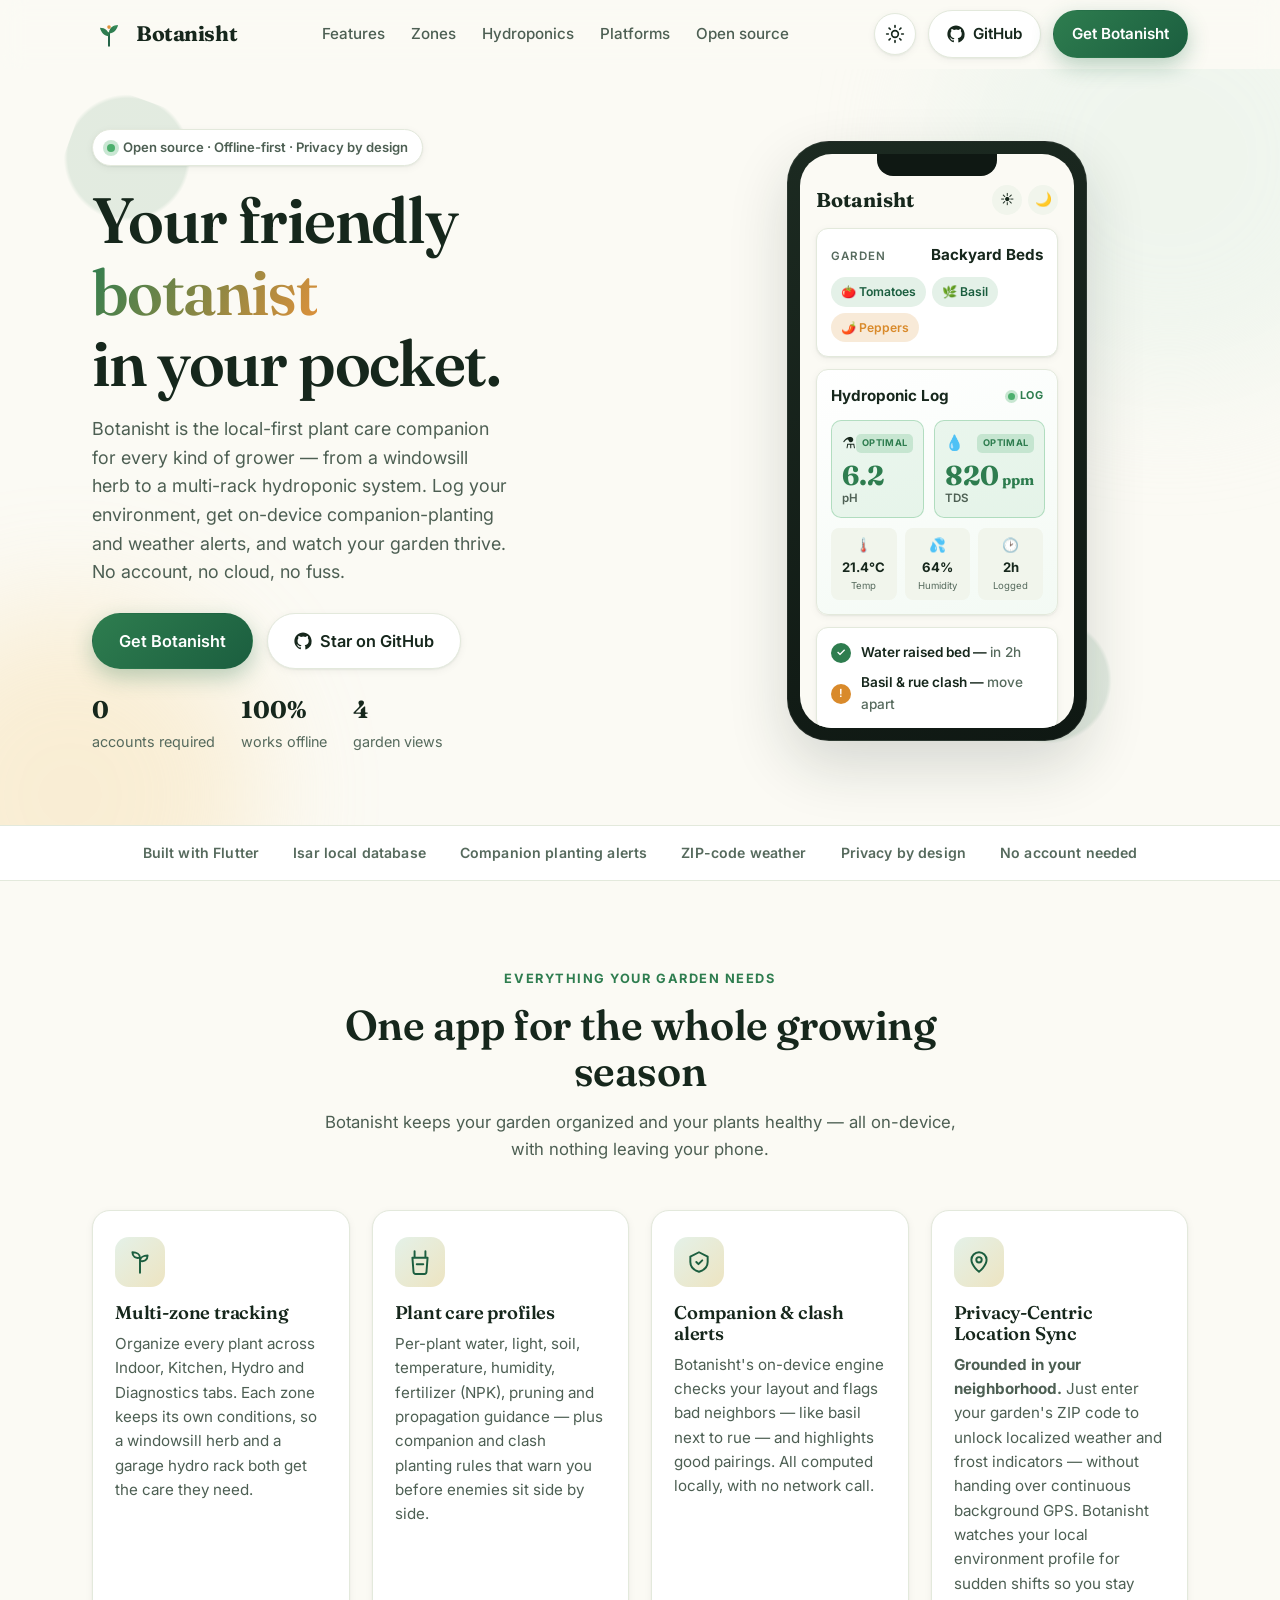
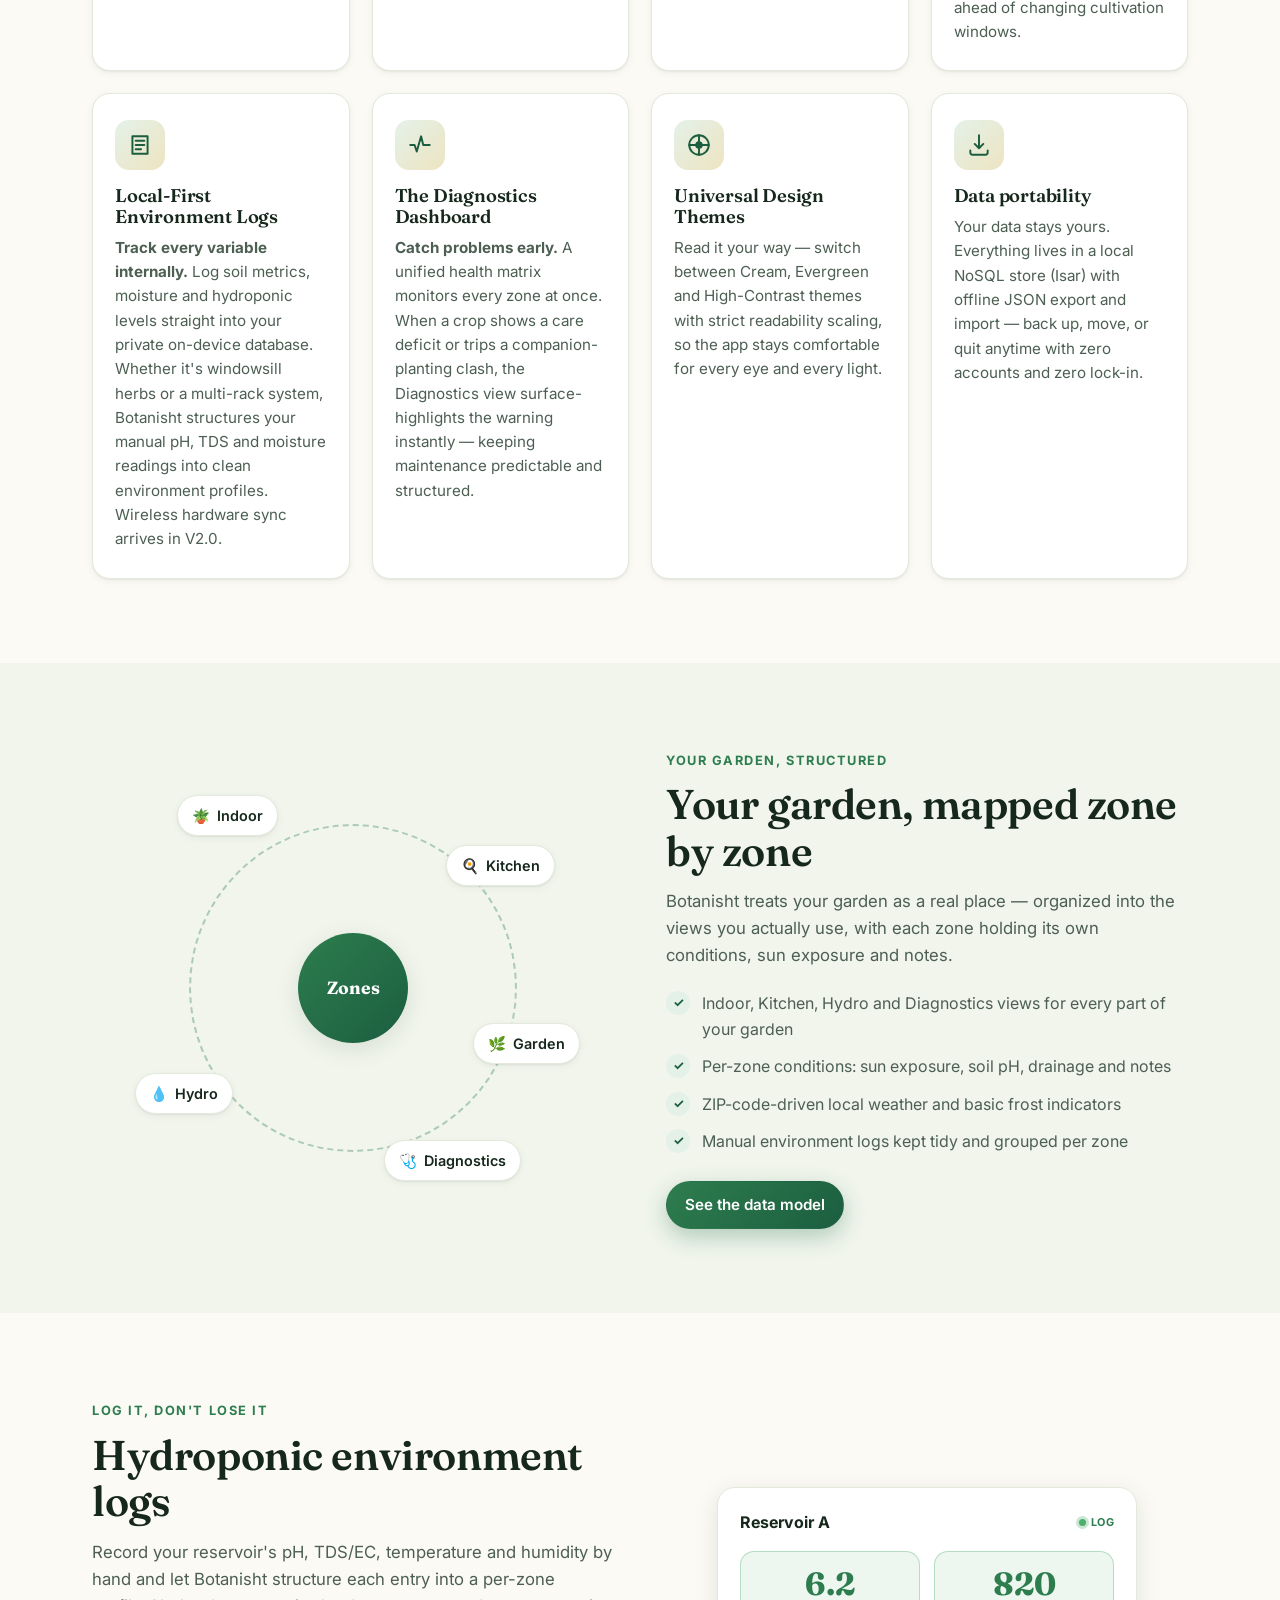
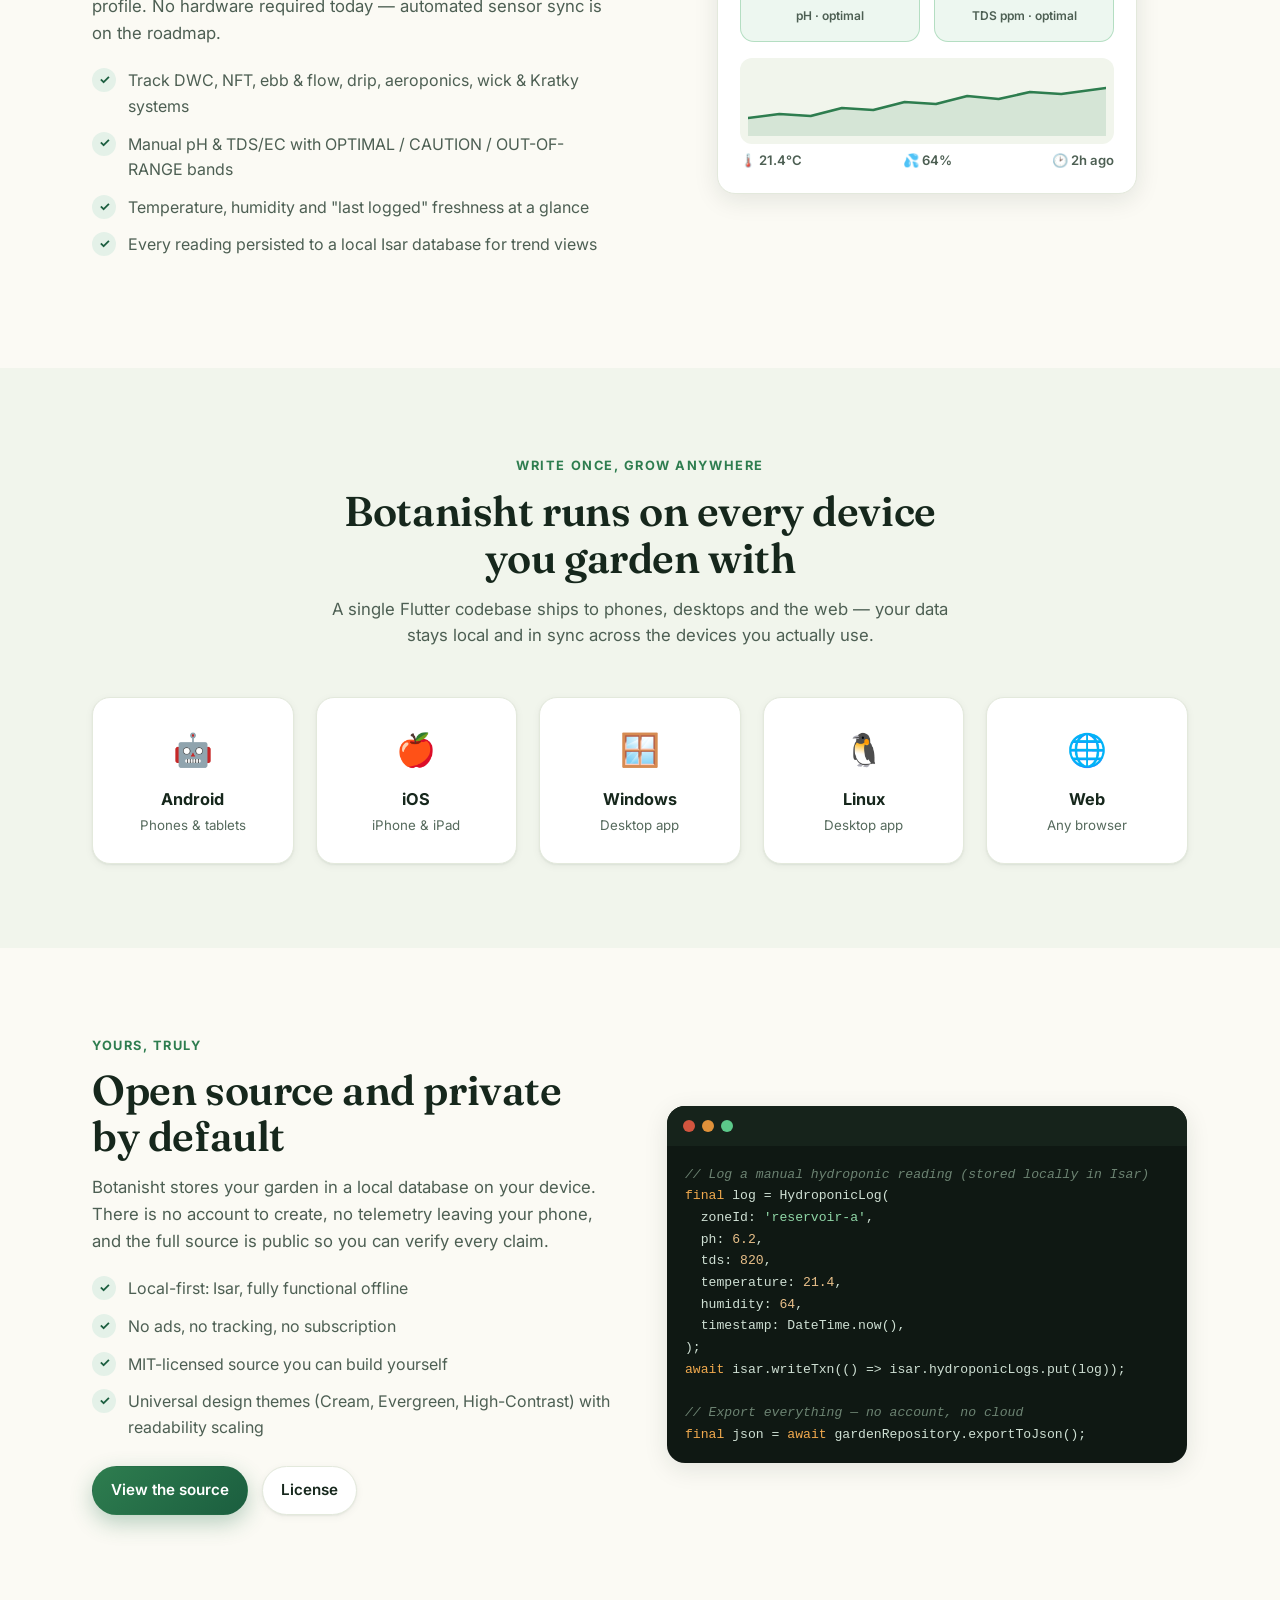
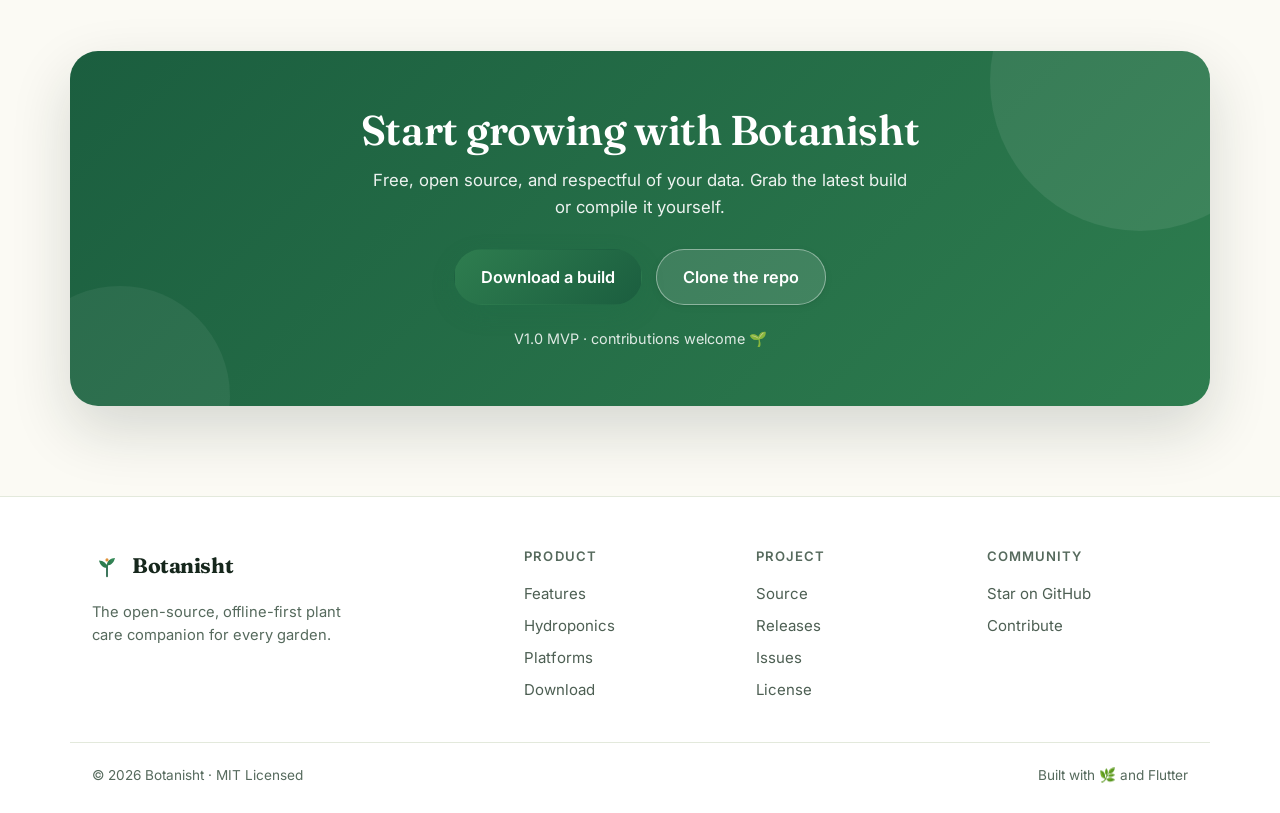
==== index.html @ dc4ac553 "Revise copy to V1.0 MVP: drop sensors/live telemetry/Koppen-AHS/pest lib; add Local-First Logs, Priv" ====
<!DOCTYPE html>
<html lang="en" data-theme="light">
<head>
  <meta charset="UTF-8" />
  <meta name="viewport" content="width=device-width, initial-scale=1.0" />
  <title>Botanisht — Your friendly botanist in your pocket</title>
  <meta name="description" content="Botanisht is the open-source, offline-first plant care companion for every garden — from windowsill herbs to hydroponic systems. Local environment logs, companion-planting alerts, ZIP-code weather, and universal design themes. No account, no cloud." />
  <meta name="theme-color" content="#1b5e3f" />
  <link rel="icon" type="image/svg+xml" href="assets/img/logo.svg" />
  <link rel="apple-touch-icon" href="assets/img/logo.svg" />
  <link rel="preconnect" href="https://fonts.googleapis.com" />
  <link rel="preconnect" href="https://fonts.gstatic.com" crossorigin />
  <link href="https://fonts.googleapis.com/css2?family=Inter:wght@400;500;600;700;800&family=Fraunces:opsz,wght@9..144,500;9..144,600;9..144,700&display=swap" rel="stylesheet" />
  <link rel="stylesheet" href="assets/css/style.css" />
</head>
<body>
  <!-- Skip link for accessibility -->
  <a class="skip-link" href="#main">Skip to content</a>

  <!-- ===================== NAV ===================== -->
  <header class="nav" id="nav">
    <div class="container nav__inner">
      <a class="brand" href="#top" aria-label="Botanisht home">
        <img src="assets/img/logo.svg" alt="" width="34" height="34" />
        <span class="brand__name">Botanisht</span>
      </a>

      <nav class="nav__links" id="navlinks" aria-label="Primary">
        <a href="#features">Features</a>
        <a href="#climate">Zones</a>
        <a href="#hydro">Hydroponics</a>
        <a href="#platforms">Platforms</a>
        <a href="#opensource">Open source</a>
      </nav>

      <div class="nav__actions">
        <button class="icon-btn" id="theme-toggle" aria-label="Toggle dark mode" title="Toggle theme">
          <svg class="icon-sun" width="20" height="20" viewBox="0 0 24 24" fill="none" stroke="currentColor" stroke-width="2" stroke-linecap="round" stroke-linejoin="round"><circle cx="12" cy="12" r="4"/><path d="M12 2v2M12 20v2M4.9 4.9l1.4 1.4M17.7 17.7l1.4 1.4M2 12h2M20 12h2M4.9 19.1l1.4-1.4M17.7 6.3l1.4-1.4"/></svg>
          <svg class="icon-moon" width="20" height="20" viewBox="0 0 24 24" fill="none" stroke="currentColor" stroke-width="2" stroke-linecap="round" stroke-linejoin="round"><path d="M21 12.8A9 9 0 1 1 11.2 3 7 7 0 0 0 21 12.8z"/></svg>
        </button>
        <a class="btn btn--ghost" href="https://github.com/royabby365/botanisht" target="_blank" rel="noopener">
          <svg width="18" height="18" viewBox="0 0 24 24" fill="currentColor" aria-hidden="true"><path d="M12 .5C5.7.5.5 5.7.5 12c0 5.1 3.3 9.4 7.9 10.9.6.1.8-.2.8-.5v-2c-3.2.7-3.9-1.4-3.9-1.4-.5-1.3-1.3-1.7-1.3-1.7-1-.7.1-.7.1-.7 1.2.1 1.8 1.2 1.8 1.2 1 1.8 2.7 1.3 3.4 1 .1-.8.4-1.3.7-1.6-2.6-.3-5.3-1.3-5.3-5.7 0-1.3.5-2.3 1.2-3.1-.1-.3-.5-1.5.1-3.1 0 0 1-.3 3.3 1.2a11.4 11.4 0 0 1 6 0C17.3 5 18.3 5.3 18.3 5.3c.6 1.6.2 2.8.1 3.1.8.8 1.2 1.8 1.2 3.1 0 4.4-2.7 5.4-5.3 5.7.4.4.8 1.1.8 2.2v3.3c0 .3.2.6.8.5A11.5 11.5 0 0 0 23.5 12C23.5 5.7 18.3.5 12 .5z"/></svg>
          GitHub
        </a>
        <a class="btn btn--primary" href="#get">Get Botanisht</a>
        <button class="icon-btn nav__burger" id="burger" aria-label="Open menu" aria-expanded="false" aria-controls="navlinks">
          <svg width="22" height="22" viewBox="0 0 24 24" fill="none" stroke="currentColor" stroke-width="2" stroke-linecap="round"><path d="M3 6h18M3 12h18M3 18h18"/></svg>
        </button>
      </div>
    </div>
  </header>

  <main id="main">
    <span id="top"></span>

    <!-- ===================== HERO ===================== -->
    <section class="hero">
      <div class="hero__bg" aria-hidden="true">
        <span class="blob blob--1"></span>
        <span class="blob blob--2"></span>
        <span class="leaf-deco leaf-deco--1"></span>
        <span class="leaf-deco leaf-deco--2"></span>
      </div>
      <div class="container hero__inner">
        <div class="hero__copy reveal">
          <span class="pill"><span class="dot"></span> Open source · Offline-first · Privacy by design</span>
          <h1 class="hero__title">Your friendly <span class="grad">botanist</span><br/>in your pocket.</h1>
          <p class="hero__lede">
            Botanisht is the local-first plant care companion for every kind of grower — from a
            windowsill herb to a multi-rack hydroponic system. Log your environment, get on-device
            companion-planting and weather alerts, and watch your garden thrive. No account, no cloud, no fuss.
          </p>
          <div class="hero__cta">
            <a class="btn btn--primary btn--lg" href="#get">Get Botanisht</a>
            <a class="btn btn--ghost btn--lg" href="https://github.com/royabby365/botanisht" target="_blank" rel="noopener">
              <svg width="18" height="18" viewBox="0 0 24 24" fill="currentColor" aria-hidden="true"><path d="M12 .5C5.7.5.5 5.7.5 12c0 5.1 3.3 9.4 7.9 10.9.6.1.8-.2.8-.5v-2c-3.2.7-3.9-1.4-3.9-1.4-.5-1.3-1.3-1.7-1.3-1.7-1-.7.1-.7.1-.7 1.2.1 1.8 1.2 1.8 1.2 1 1.8 2.7 1.3 3.4 1 .1-.8.4-1.3.7-1.6-2.6-.3-5.3-1.3-5.3-5.7 0-1.3.5-2.3 1.2-3.1-.1-.3-.5-1.5.1-3.1 0 0 1-.3 3.3 1.2a11.4 11.4 0 0 1 6 0C17.3 5 18.3 5.3 18.3 5.3c.6 1.6.2 2.8.1 3.1.8.8 1.2 1.8 1.2 3.1 0 4.4-2.7 5.4-5.3 5.7.4.4.8 1.1.8 2.2v3.3c0 .3.2.6.8.5A11.5 11.5 0 0 0 23.5 12C23.5 5.7 18.3.5 12 .5z"/></svg>
              Star on GitHub
            </a>
          </div>
          <ul class="hero__trust">
            <li><strong>0</strong> accounts required</li>
            <li><strong>100%</strong> works offline</li>
            <li><strong>4</strong> garden views</li>
          </ul>
        </div>

        <!-- App mock: manual Hydroponic Log card (reframed from live telemetry) -->
        <div class="hero__phone reveal" aria-hidden="true">
          <div class="phone">
            <div class="phone__notch"></div>
            <div class="phone__screen">
              <div class="appbar">
                <span class="appbar__title">Botanisht</span>
                <span class="appbar__icons">
                  <span class="appbar__chip">☀️</span>
                  <span class="appbar__chip">🌙</span>
                </span>
              </div>

              <div class="appcard appcard--garden">
                <div class="appcard__row">
                  <span class="appcard__label">Garden</span>
                  <span class="appcard__val">Backyard Beds</span>
                </div>
                <div class="zones">
                  <span class="zone-pill zone-pill--ok">🍅 Tomatoes</span>
                  <span class="zone-pill zone-pill--ok">🌿 Basil</span>
                  <span class="zone-pill zone-pill--warn">🌶️ Peppers</span>
                </div>
              </div>

              <div class="appcard appcard--hydro">
                <div class="appcard__head">
                  <span class="appcard__htitle">Hydroponic Log</span>
                  <span class="live live--static"><span class="live__dot"></span>LOG</span>
                </div>
                <div class="metric-grid">
                  <div class="metric metric--ok">
                    <div class="metric__top"><span class="metric__icon">⚗️</span><span class="metric__badge">OPTIMAL</span></div>
                    <div class="metric__val">6.2</div>
                    <div class="metric__label">pH</div>
                  </div>
                  <div class="metric metric--ok">
                    <div class="metric__top"><span class="metric__icon">💧</span><span class="metric__badge">OPTIMAL</span></div>
                    <div class="metric__val">820<span class="metric__unit">ppm</span></div>
                    <div class="metric__label">TDS</div>
                  </div>
                </div>
                <div class="metric-sub">
                  <div class="msub"><span class="msub__ic">🌡️</span><span class="msub__v">21.4°C</span><span class="msub__l">Temp</span></div>
                  <div class="msub"><span class="msub__ic">💦</span><span class="msub__v">64%</span><span class="msub__l">Humidity</span></div>
                  <div class="msub"><span class="msub__ic">🕑</span><span class="msub__v">2h</span><span class="msub__l">Logged</span></div>
                </div>
              </div>

              <div class="appcard appcard--task">
                <div class="task">
                  <span class="task__check">✓</span>
                  <span class="task__text">Water raised bed — <em>in 2h</em></span>
                </div>
                <div class="task">
                  <span class="task__check task__check--soon">!</span>
                  <span class="task__text">Basil &amp; rue clash — <em>move apart</em></span>
                </div>
              </div>
            </div>
          </div>
        </div>
      </div>
    </section>

    <!-- ===================== MARQUEE / TRUST ===================== -->
    <section class="strip">
      <div class="container strip__inner">
        <span>Built with Flutter</span>
        <span>Isar local database</span>
        <span>Companion planting alerts</span>
        <span>ZIP-code weather</span>
        <span>Privacy by design</span>
        <span>No account needed</span>
      </div>
    </section>

    <!-- ===================== FEATURES ===================== -->
    <section class="section" id="features">
      <div class="container">
        <div class="section__head reveal">
          <span class="eyebrow">Everything your garden needs</span>
          <h2 class="section__title">One app for the whole growing season</h2>
          <p class="section__sub">Botanisht keeps your garden organized and your plants healthy — all on-device, with nothing leaving your phone.</p>
        </div>

        <div class="grid grid--features">
          <article class="card reveal">
            <div class="card__icon">
              <svg viewBox="0 0 24 24" fill="none" stroke="currentColor" stroke-width="1.8" stroke-linecap="round" stroke-linejoin="round"><path d="M12 22V8M12 8C12 5 9 3 5 3c0 4 3 6 7 5M12 11c0-3 3-5 7-5 0 4-3 6-7 5"/></svg>
            </div>
            <h3>Multi-zone tracking</h3>
            <p>Organize every plant across Indoor, Kitchen, Hydro and Diagnostics tabs. Each zone keeps its own conditions, so a windowsill herb and a garage hydro rack both get the care they need.</p>
          </article>

          <article class="card reveal">
            <div class="card__icon">
              <svg viewBox="0 0 24 24" fill="none" stroke="currentColor" stroke-width="1.8" stroke-linecap="round" stroke-linejoin="round"><path d="M7 2v6M17 2v6M5 8h14l-1 13a2 2 0 0 1-2 2H8a2 2 0 0 1-2-2L5 8z"/><path d="M9 14h6"/></svg>
            </div>
            <h3>Plant care profiles</h3>
            <p>Per-plant water, light, soil, temperature, humidity, fertilizer (NPK), pruning and propagation guidance — plus companion and clash planting rules that warn you before enemies sit side by side.</p>
          </article>

          <article class="card reveal">
            <div class="card__icon">
              <svg viewBox="0 0 24 24" fill="none" stroke="currentColor" stroke-width="1.8" stroke-linecap="round" stroke-linejoin="round"><path d="M12 3l8 4v5c0 4.5-3.2 7.6-8 9-4.8-1.4-8-4.5-8-9V7l8-4z"/><path d="M9.5 12l2 2 3.5-3.5"/></svg>
            </div>
            <h3>Companion &amp; clash alerts</h3>
            <p>Botanisht's on-device engine checks your layout and flags bad neighbors — like basil next to rue — and highlights good pairings. All computed locally, with no network call.</p>
          </article>

          <article class="card reveal">
            <div class="card__icon">
              <svg viewBox="0 0 24 24" fill="none" stroke="currentColor" stroke-width="1.8" stroke-linecap="round" stroke-linejoin="round"><path d="M12 21s-7-5.5-7-11a7 7 0 0 1 14 0c0 5.5-7 11-7 11z"/><circle cx="12" cy="10" r="2.5"/></svg>
            </div>
            <h3>Privacy-Centric Location Sync</h3>
            <p><strong>Grounded in your neighborhood.</strong> Just enter your garden's ZIP code to unlock localized weather and frost indicators — without handing over continuous background GPS. Botanisht watches your local environment profile for sudden shifts so you stay ahead of changing cultivation windows.</p>
          </article>

          <article class="card reveal">
            <div class="card__icon">
              <svg viewBox="0 0 24 24" fill="none" stroke="currentColor" stroke-width="1.8" stroke-linecap="round" stroke-linejoin="round"><path d="M5 4h14v16H5z"/><path d="M8 8h8M8 12h8M8 16h5"/></svg>
            </div>
            <h3>Local-First Environment Logs</h3>
            <p><strong>Track every variable internally.</strong> Log soil metrics, moisture and hydroponic levels straight into your private on-device database. Whether it's windowsill herbs or a multi-rack system, Botanisht structures your manual pH, TDS and moisture readings into clean environment profiles. Wireless hardware sync arrives in V2.0.</p>
          </article>

          <article class="card reveal">
            <div class="card__icon">
              <svg viewBox="0 0 24 24" fill="none" stroke="currentColor" stroke-width="1.8" stroke-linecap="round" stroke-linejoin="round"><path d="M3 12h4l2 6 4-14 2 8h6"/></svg>
            </div>
            <h3>The Diagnostics Dashboard</h3>
            <p><strong>Catch problems early.</strong> A unified health matrix monitors every zone at once. When a crop shows a care deficit or trips a companion-planting clash, the Diagnostics view surface-highlights the warning instantly — keeping maintenance predictable and structured.</p>
          </article>

          <article class="card reveal">
            <div class="card__icon">
              <svg viewBox="0 0 24 24" fill="none" stroke="currentColor" stroke-width="1.8" stroke-linecap="round" stroke-linejoin="round"><circle cx="12" cy="12" r="9"/><path d="M12 3v18M3 12h18"/><circle cx="12" cy="12" r="3.5" fill="currentColor" stroke="none"/></svg>
            </div>
            <h3>Universal Design Themes</h3>
            <p>Read it your way — switch between Cream, Evergreen and High-Contrast themes with strict readability scaling, so the app stays comfortable for every eye and every light.</p>
          </article>

          <article class="card reveal">
            <div class="card__icon">
              <svg viewBox="0 0 24 24" fill="none" stroke="currentColor" stroke-width="1.8" stroke-linecap="round" stroke-linejoin="round"><path d="M12 3v12M8 11l4 4 4-4"/><path d="M4 17v2a2 2 0 0 0 2 2h12a2 2 0 0 0 2-2v-2"/></svg>
            </div>
            <h3>Data portability</h3>
            <p>Your data stays yours. Everything lives in a local NoSQL store (Isar) with offline JSON export and import — back up, move, or quit anytime with zero accounts and zero lock-in.</p>
          </article>
        </div>
      </div>
    </section>

    <!-- ===================== ZONES SPOTLIGHT ===================== -->
    <section class="section section--tint" id="climate">
      <div class="container split">
        <div class="split__media reveal" aria-hidden="true">
          <div class="zone-art">
            <div class="zone-art__ring"></div>
            <div class="zone-node zone-node--1"><span>🪴</span>Indoor</div>
            <div class="zone-node zone-node--2"><span>🍳</span>Kitchen</div>
            <div class="zone-node zone-node--3"><span>💧</span>Hydro</div>
            <div class="zone-node zone-node--4"><span>🩺</span>Diagnostics</div>
            <div class="zone-node zone-node--5"><span>🌿</span>Garden</div>
            <div class="zone-center">Zones</div>
          </div>
        </div>
        <div class="split__copy reveal">
          <span class="eyebrow">Your garden, structured</span>
          <h2 class="section__title">Your garden, mapped zone by zone</h2>
          <p class="section__sub">Botanisht treats your garden as a real place — organized into the views you actually use, with each zone holding its own conditions, sun exposure and notes.</p>
          <ul class="checklist">
            <li><span>✓</span> Indoor, Kitchen, Hydro and Diagnostics views for every part of your garden</li>
            <li><span>✓</span> Per-zone conditions: sun exposure, soil pH, drainage and notes</li>
            <li><span>✓</span> ZIP-code-driven local weather and basic frost indicators</li>
            <li><span>✓</span> Manual environment logs kept tidy and grouped per zone</li>
          </ul>
          <a class="btn btn--primary" href="https://github.com/royabby365/botanisht" target="_blank" rel="noopener">See the data model</a>
        </div>
      </div>
    </section>

    <!-- ===================== HYDROPONICS SPOTLIGHT ===================== -->
    <section class="section" id="hydro">
      <div class="container split split--rev">
        <div class="split__copy reveal">
          <span class="eyebrow">Log it, don't lose it</span>
          <h2 class="section__title">Hydroponic environment logs</h2>
          <p class="section__sub">Record your reservoir's pH, TDS/EC, temperature and humidity by hand and let Botanisht structure each entry into a per-zone profile. No hardware required today — automated sensor sync is on the roadmap.</p>
          <ul class="checklist">
            <li><span>✓</span> Track DWC, NFT, ebb &amp; flow, drip, aeroponics, wick &amp; Kratky systems</li>
            <li><span>✓</span> Manual pH &amp; TDS/EC with OPTIMAL / CAUTION / OUT-OF-RANGE bands</li>
            <li><span>✓</span> Temperature, humidity and "last logged" freshness at a glance</li>
            <li><span>✓</span> Every reading persisted to a local Isar database for trend views</li>
          </ul>
        </div>
        <div class="split__media reveal" aria-hidden="true">
          <div class="gauge-card">
            <div class="gauge-card__head"><span>Reservoir A</span><span class="live live--static"><span class="live__dot"></span>LOG</span></div>
            <div class="gauge-row">
              <div class="gauge gauge--ok"><span class="gauge__num">6.2</span><span class="gauge__lbl">pH · optimal</span></div>
              <div class="gauge gauge--ok"><span class="gauge__num">820</span><span class="gauge__lbl">TDS ppm · optimal</span></div>
            </div>
            <div class="spark">
              <svg viewBox="0 0 320 70" preserveAspectRatio="none" aria-hidden="true">
                <polyline class="spark__line" points="0,52 28,48 56,50 84,42 112,44 140,36 168,38 196,30 224,33 252,26 280,28 320,22"/>
                <polyline class="spark__area" points="0,52 28,48 56,50 84,42 112,44 140,36 168,38 196,30 224,33 252,26 280,28 320,22 320,70 0,70"/>
              </svg>
            </div>
            <div class="gauge-foot"><span>🌡️ 21.4°C</span><span>💦 64%</span><span>🕑 2h ago</span></div>
          </div>
        </div>
      </div>
    </section>

    <!-- ===================== PLATFORMS ===================== -->
    <section class="section section--tint" id="platforms">
      <div class="container">
        <div class="section__head reveal">
          <span class="eyebrow">Write once, grow anywhere</span>
          <h2 class="section__title">Botanisht runs on every device you garden with</h2>
          <p class="section__sub">A single Flutter codebase ships to phones, desktops and the web — your data stays local and in sync across the devices you actually use.</p>
        </div>
        <div class="grid grid--platforms">
          <div class="plat reveal"><span class="plat__emoji">🤖</span><strong>Android</strong><small>Phones &amp; tablets</small></div>
          <div class="plat reveal"><span class="plat__emoji">🍎</span><strong>iOS</strong><small>iPhone &amp; iPad</small></div>
          <div class="plat reveal"><span class="plat__emoji">🪟</span><strong>Windows</strong><small>Desktop app</small></div>
          <div class="plat reveal"><span class="plat__emoji">🐧</span><strong>Linux</strong><small>Desktop app</small></div>
          <div class="plat reveal"><span class="plat__emoji">🌐</span><strong>Web</strong><small>Any browser</small></div>
        </div>
      </div>
    </section>

    <!-- ===================== OPEN SOURCE / PRIVACY ===================== -->
    <section class="section" id="opensource">
      <div class="container split">
        <div class="split__copy reveal">
          <span class="eyebrow">Yours, truly</span>
          <h2 class="section__title">Open source and private by default</h2>
          <p class="section__sub">Botanisht stores your garden in a local database on your device. There is no account to create, no telemetry leaving your phone, and the full source is public so you can verify every claim.</p>
          <ul class="checklist">
            <li><span>✓</span> Local-first: Isar, fully functional offline</li>
            <li><span>✓</span> No ads, no tracking, no subscription</li>
            <li><span>✓</span> MIT-licensed source you can build yourself</li>
            <li><span>✓</span> Universal design themes (Cream, Evergreen, High-Contrast) with readability scaling</li>
          </ul>
          <div class="hero__cta">
            <a class="btn btn--primary" href="https://github.com/royabby365/botanisht" target="_blank" rel="noopener">View the source</a>
            <a class="btn btn--ghost" href="https://github.com/royabby365/botanisht/blob/main/LICENSE" target="_blank" rel="noopener">License</a>
          </div>
        </div>
        <div class="split__media reveal" aria-hidden="true">
          <div class="code-card">
            <div class="code-card__bar"><span></span><span></span><span></span></div>
            <pre><code><span class="c-com">// Log a manual hydroponic reading (stored locally in Isar)</span>
<span class="c-key">final</span> log = HydroponicLog(
  zoneId: <span class="c-str">'reservoir-a'</span>,
  ph: <span class="c-num">6.2</span>,
  tds: <span class="c-num">820</span>,
  temperature: <span class="c-num">21.4</span>,
  humidity: <span class="c-num">64</span>,
  timestamp: DateTime.now(),
);
<span class="c-key">await</span> isar.writeTxn(() => isar.hydroponicLogs.put(log));

<span class="c-com">// Export everything — no account, no cloud</span>
<span class="c-key">final</span> json = <span class="c-key">await</span> gardenRepository.exportToJson();</code></pre>
          </div>
        </div>
      </div>
    </section>

    <!-- ===================== CTA ===================== -->
    <section class="cta" id="get">
      <div class="container cta__inner reveal">
        <h2 class="cta__title">Start growing with Botanisht</h2>
        <p class="cta__sub">Free, open source, and respectful of your data. Grab the latest build or compile it yourself.</p>
        <div class="cta__btns">
          <a class="btn btn--primary btn--lg" href="https://github.com/royabby365/botanisht/releases" target="_blank" rel="noopener">Download a build</a>
          <a class="btn btn--ghost btn--lg" href="https://github.com/royabby365/botanisht" target="_blank" rel="noopener">Clone the repo</a>
        </div>
        <p class="cta__note">V1.0 MVP · contributions welcome 🌱</p>
      </div>
    </section>
  </main>

  <!-- ===================== FOOTER ===================== -->
  <footer class="footer">
    <div class="container footer__inner">
      <div class="footer__brand">
        <a class="brand" href="#top">
          <img src="assets/img/logo.svg" alt="" width="30" height="30" />
          <span class="brand__name">Botanisht</span>
        </a>
        <p>The open-source, offline-first plant care companion for every garden.</p>
      </div>
      <nav class="footer__col" aria-label="Product">
        <h4>Product</h4>
        <a href="#features">Features</a>
        <a href="#hydro">Hydroponics</a>
        <a href="#platforms">Platforms</a>
        <a href="#get">Download</a>
      </nav>
      <nav class="footer__col" aria-label="Project">
        <h4>Project</h4>
        <a href="https://github.com/royabby365/botanisht" target="_blank" rel="noopener">Source</a>
        <a href="https://github.com/royabby365/botanisht/releases" target="_blank" rel="noopener">Releases</a>
        <a href="https://github.com/royabby365/botanisht/issues" target="_blank" rel="noopener">Issues</a>
        <a href="https://github.com/royabby365/botanisht/blob/main/LICENSE" target="_blank" rel="noopener">License</a>
      </nav>
      <nav class="footer__col" aria-label="Community">
        <h4>Community</h4>
        <a href="https://github.com/royabby365/botanisht/stargazers" target="_blank" rel="noopener">Star on GitHub</a>
        <a href="https://github.com/royabby365/botanisht/blob/main/CONTRIBUTING.md" target="_blank" rel="noopener">Contribute</a>
      </nav>
    </div>
    <div class="container footer__bottom">
      <span>© <span id="year"></span> Botanisht · MIT Licensed</span>
      <span>Built with 🌿 and Flutter</span>
    </div>
  </footer>

  <script src="assets/js/main.js"></script>
</body>
</html>
---- assets/css/style.css ----
/* ============================================================
   Botanisht — marketing site styles
   Botanical, calm, modern. Light + dark via [data-theme].
   ============================================================ */

:root {
  --bg: #fbfaf4;
  --bg-elev: #ffffff;
  --bg-tint: #f1f5ec;
  --ink: #16271c;
  --ink-soft: #4d5f53;
  --ink-faint: #566a5d;
  --line: #e3e9dc;
  --leaf: #2e7d4f;
  --leaf-deep: #1b5e3f;
  --leaf-bright: #4caf6d;
  --leaf-soft: #e4f1e8;
  --sun: #e0913a;
  --sun-soft: #f6d79a;
  --warn: #d98a2b;
  --danger: #d2553f;
  --radius: 18px;
  --radius-sm: 12px;
  --shadow-sm: 0 1px 2px rgba(20,40,28,.06), 0 2px 8px rgba(20,40,28,.05);
  --shadow-md: 0 6px 24px rgba(20,40,28,.10);
  --shadow-lg: 0 24px 60px rgba(20,40,28,.16);
  --maxw: 1140px;
  --font-sans: 'Inter', system-ui, -apple-system, 'Segoe UI', Roboto, sans-serif;
  --font-display: 'Fraunces', Georgia, 'Times New Roman', serif;
}

[data-theme="dark"] {
  --bg: #0e1712;
  --bg-elev: #15211a;
  --bg-tint: #131e17;
  --ink: #eaf2ec;
  --ink-soft: #a9bcae;
  --ink-faint: #9bb1a2;
  --line: #243328;
  --leaf: #5cc98a;
  --leaf-deep: #2e7d4f;
  --leaf-bright: #6fd79a;
  --leaf-soft: #16301f;
  --sun: #f0a94e;
  --sun-soft: #4a361c;
  --shadow-sm: 0 1px 2px rgba(0,0,0,.4);
  --shadow-md: 0 6px 24px rgba(0,0,0,.45);
  --shadow-lg: 0 24px 60px rgba(0,0,0,.55);
}

* { box-sizing: border-box; }

html { scroll-behavior: smooth; }

body {
  margin: 0;
  font-family: var(--font-sans);
  background: var(--bg);
  color: var(--ink);
  line-height: 1.6;
  -webkit-font-smoothing: antialiased;
  text-rendering: optimizeLegibility;
  transition: background .3s ease, color .3s ease;
}

h1, h2, h3, h4 { font-family: var(--font-display); line-height: 1.12; font-weight: 600; margin: 0; letter-spacing: -.01em; }
p { margin: 0; }
a { color: inherit; text-decoration: none; }
img { max-width: 100%; display: block; }

/* Visible keyboard focus for accessibility */
:focus-visible { outline: 2px solid var(--leaf); outline-offset: 2px; border-radius: 6px; }
.btn:focus-visible, .icon-btn:focus-visible { outline-offset: 3px; }

.container { width: 100%; max-width: var(--maxw); margin: 0 auto; padding: 0 22px; }

.skip-link {
  position: absolute; left: -999px; top: 0; z-index: 200;
  background: var(--leaf); color: #fff; padding: 10px 16px; border-radius: 0 0 10px 0;
}
.skip-link:focus { left: 0; }

/* ---------- Buttons ---------- */
.btn {
  display: inline-flex; align-items: center; gap: 8px;
  font-weight: 600; font-size: .95rem;
  padding: 11px 18px; border-radius: 999px;
  border: 1.5px solid transparent; cursor: pointer;
  transition: transform .15s ease, box-shadow .2s ease, background .2s ease, border-color .2s ease;
  white-space: nowrap;
}
.btn:hover { transform: translateY(-1px); }
.btn:active { transform: translateY(0); }
.btn--primary {
  background: linear-gradient(135deg, var(--leaf) 0%, var(--leaf-deep) 100%);
  color: #fff; box-shadow: 0 8px 22px rgba(30,110,70,.30);
}
.btn--primary:hover { box-shadow: 0 12px 28px rgba(30,110,70,.40); }
.btn--ghost {
  background: var(--bg-elev); color: var(--ink); border-color: var(--line);
  box-shadow: var(--shadow-sm);
}
.btn--ghost:hover { border-color: var(--leaf); color: var(--leaf); }
.btn--lg { padding: 14px 26px; font-size: 1.02rem; }

.icon-btn {
  display: inline-flex; align-items: center; justify-content: center;
  width: 42px; height: 42px; border-radius: 50%;
  background: var(--bg-elev); border: 1.5px solid var(--line);
  color: var(--ink); cursor: pointer; box-shadow: var(--shadow-sm);
  transition: border-color .2s ease, color .2s ease;
}
.icon-btn:hover { border-color: var(--leaf); color: var(--leaf); }

/* theme icon swap */
.icon-moon { display: none; }
[data-theme="dark"] .icon-sun { display: none; }
[data-theme="dark"] .icon-moon { display: block; }

/* ---------- Nav ---------- */
.nav {
  position: sticky; top: 0; z-index: 100;
  background: color-mix(in srgb, var(--bg) 82%, transparent);
  backdrop-filter: blur(12px);
  border-bottom: 1px solid transparent;
  transition: border-color .3s ease, background .3s ease;
}
.nav.is-scrolled { border-color: var(--line); box-shadow: var(--shadow-sm); }
.nav__inner { display: flex; align-items: center; justify-content: space-between; height: 68px; }
.brand { display: inline-flex; align-items: center; gap: 10px; font-weight: 700; }
.brand__name { font-family: var(--font-display); font-size: 1.32rem; letter-spacing: -.02em; }
.nav__links { display: flex; gap: 26px; }
.nav__links a { color: var(--ink-soft); font-weight: 500; font-size: .95rem; position: relative; padding: 4px 0; }
.nav__links a::after {
  content: ""; position: absolute; left: 0; bottom: -2px; height: 2px; width: 0;
  background: var(--leaf); transition: width .25s ease;
}
.nav__links a:hover { color: var(--ink); }
.nav__links a:hover::after { width: 100%; }
.nav__actions { display: flex; align-items: center; gap: 12px; }
.nav__burger { display: none; }

/* ---------- Hero ---------- */
.hero { position: relative; overflow: hidden; padding: 60px 0 72px; }
.hero__bg { position: absolute; inset: 0; z-index: 0; pointer-events: none; }
.blob { position: absolute; border-radius: 50%; filter: blur(60px); opacity: .5; }
.blob--1 { width: 460px; height: 460px; background: var(--leaf-soft); top: -140px; right: -120px; }
.blob--2 { width: 380px; height: 380px; background: var(--sun-soft); opacity: .35; bottom: -160px; left: -120px; }
.leaf-deco { position: absolute; width: 200px; height: 200px; opacity: .12;
  background: radial-gradient(circle at 30% 30%, var(--leaf) 0 30%, transparent 32%); }
.leaf-deco--1 { top: 40px; left: 4%; transform: rotate(20deg); }
.leaf-deco--2 { bottom: 30px; right: 6%; transform: rotate(-30deg); }

.hero__inner {
  position: relative; z-index: 1;
  display: grid; grid-template-columns: 1.05fr .95fr; gap: 40px; align-items: center;
}
.pill {
  display: inline-flex; align-items: center; gap: 8px;
  background: var(--bg-elev); border: 1px solid var(--line);
  padding: 7px 14px; border-radius: 999px; font-size: .82rem; font-weight: 600;
  color: var(--ink-soft); box-shadow: var(--shadow-sm);
}
.pill .dot { width: 8px; height: 8px; border-radius: 50%; background: var(--leaf-bright); box-shadow: 0 0 0 4px color-mix(in srgb, var(--leaf-bright) 30%, transparent); }
.hero__title { font-size: clamp(2.4rem, 5.4vw, 4rem); margin: 18px 0 16px; letter-spacing: -.025em; }
.grad { background: linear-gradient(120deg, var(--leaf) 0%, var(--sun) 100%); -webkit-background-clip: text; background-clip: text; color: transparent; }
.hero__lede { font-size: 1.12rem; color: var(--ink-soft); max-width: 38ch; }
.hero__cta { display: flex; flex-wrap: wrap; gap: 14px; margin: 26px 0 22px; }
.hero__trust { list-style: none; display: flex; gap: 26px; padding: 0; margin: 0; flex-wrap: wrap; }
.hero__trust li { font-size: .9rem; color: var(--ink-faint); }
.hero__trust strong { display: block; font-family: var(--font-display); font-size: 1.5rem; color: var(--ink); }

/* phone mock */
.hero__phone { display: flex; justify-content: center; }
.phone {
  position: relative; width: 300px; height: 600px;
  background: linear-gradient(160deg, #1c2a21, #0f1813);
  border-radius: 42px; padding: 12px;
  box-shadow: var(--shadow-lg); border: 1px solid rgba(255,255,255,.08);
}
.phone__notch { position: absolute; top: 12px; left: 50%; transform: translateX(-50%); width: 120px; height: 22px; background: #0f1813; border-radius: 0 0 16px 16px; z-index: 3; }
.phone__screen {
  width: 100%; height: 100%; background: var(--bg); border-radius: 32px; overflow: hidden;
  padding: 30px 16px 16px; display: flex; flex-direction: column; gap: 12px;
}
.appbar { display: flex; align-items: center; justify-content: space-between; }
.appbar__title { font-family: var(--font-display); font-weight: 700; font-size: 1.25rem; color: var(--ink); }
.appbar__icons { display: flex; gap: 6px; }
.appbar__chip { width: 30px; height: 30px; border-radius: 50%; background: var(--bg-tint); display: grid; place-items: center; font-size: .85rem; }
.appcard { background: var(--bg-elev); border: 1px solid var(--line); border-radius: var(--radius-sm); padding: 14px; box-shadow: var(--shadow-sm); }
.appcard__row { display: flex; justify-content: space-between; align-items: baseline; }
.appcard__label { font-size: .72rem; text-transform: uppercase; letter-spacing: .08em; color: var(--ink-faint); font-weight: 600; }
.appcard__val { font-weight: 700; font-size: .95rem; }
.zones { display: flex; flex-wrap: wrap; gap: 6px; margin-top: 10px; }
.zone-pill { font-size: .76rem; font-weight: 600; padding: 5px 10px; border-radius: 999px; background: var(--leaf-soft); color: var(--leaf-deep); }
.zone-pill--warn { background: color-mix(in srgb, var(--warn) 18%, transparent); color: var(--warn); }

.appcard--hydro { background: linear-gradient(160deg, #ffffff, #f3faf4); }
[data-theme="dark"] .appcard--hydro { background: linear-gradient(160deg, #16231b, #122019); }
.appcard__head { display: flex; justify-content: space-between; align-items: center; }
.appcard__htitle { font-weight: 700; font-size: .95rem; color: var(--ink); }
.live { display: inline-flex; align-items: center; gap: 5px; font-size: .68rem; font-weight: 700; color: var(--leaf); letter-spacing: .04em; }
.live__dot { width: 7px; height: 7px; border-radius: 50%; background: var(--leaf-bright); box-shadow: 0 0 0 3px color-mix(in srgb, var(--leaf-bright) 30%, transparent); animation: pulse 1.8s infinite; }
.live--static .live__dot { animation: none; }
@keyframes pulse { 0%,100% { opacity: 1; } 50% { opacity: .35; } }
.metric-grid { display: grid; grid-template-columns: 1fr 1fr; gap: 10px; margin-top: 12px; }
.metric { border-radius: 10px; padding: 10px; border: 1.5px solid; }
.metric--ok { background: color-mix(in srgb, var(--leaf-bright) 10%, transparent); border-color: color-mix(in srgb, var(--leaf-bright) 35%, transparent); }
.metric__top { display: flex; justify-content: space-between; align-items: center; }
.metric__icon { font-size: .95rem; }
.metric__badge { font-size: .58rem; font-weight: 700; padding: 2px 6px; border-radius: 5px; background: color-mix(in srgb, var(--leaf-bright) 22%, transparent); color: var(--leaf); letter-spacing: .04em; }
.metric__val { font-family: var(--font-display); font-weight: 700; font-size: 1.7rem; color: var(--leaf); margin-top: 6px; line-height: 1; }
.metric__unit { font-size: .9rem; margin-left: 3px; color: var(--leaf); }
.metric__label { font-size: .72rem; color: var(--ink-soft); font-weight: 600; }
.metric-sub { display: grid; grid-template-columns: repeat(3,1fr); gap: 8px; margin-top: 10px; }
.msub { background: var(--bg-tint); border-radius: 8px; padding: 7px 4px; text-align: center; }
.msub__ic { display: block; font-size: .85rem; }
.msub__v { display: block; font-weight: 700; font-size: .82rem; }
.msub__l { display: block; font-size: .6rem; color: var(--ink-faint); }
.appcard--task { display: flex; flex-direction: column; gap: 8px; }
.task { display: flex; align-items: center; gap: 10px; font-weight: 600; font-size: .85rem; }
.task__check { width: 20px; height: 20px; border-radius: 50%; background: var(--leaf); color: #fff; display: grid; place-items: center; font-size: .7rem; flex: 0 0 auto; }
.task__check--soon { background: var(--warn); }
.task em { color: var(--ink-faint); font-style: normal; font-weight: 500; }

/* ---------- Strip ---------- */
.strip { border-top: 1px solid var(--line); border-bottom: 1px solid var(--line); background: var(--bg-elev); }
.strip__inner { display: flex; flex-wrap: wrap; gap: 14px 34px; justify-content: center; padding: 16px 22px; color: var(--ink-faint); font-size: .88rem; font-weight: 600; letter-spacing: .01em; }

/* ---------- Sections ---------- */
.section { padding: 84px 0; }
.section--tint { background: var(--bg-tint); }
.section__head { max-width: 640px; margin: 0 auto 48px; text-align: center; }
.eyebrow { display: inline-block; font-size: .8rem; font-weight: 700; text-transform: uppercase; letter-spacing: .12em; color: var(--leaf); margin-bottom: 12px; }
.section__title { font-size: clamp(1.8rem, 3.6vw, 2.6rem); }
.section__sub { margin-top: 14px; color: var(--ink-soft); font-size: 1.05rem; }

/* ---------- Feature grid ---------- */
.grid { display: grid; gap: 22px; }
.grid--features { grid-template-columns: repeat(4, 1fr); }
.card {
  background: var(--bg-elev); border: 1px solid var(--line); border-radius: var(--radius);
  padding: 26px 22px; box-shadow: var(--shadow-sm);
  transition: transform .2s ease, box-shadow .2s ease, border-color .2s ease;
}
.card:hover { transform: translateY(-4px); box-shadow: var(--shadow-md); border-color: color-mix(in srgb, var(--leaf) 40%, var(--line)); }
.card__icon {
  width: 50px; height: 50px; border-radius: 14px; display: grid; place-items: center;
  background: linear-gradient(135deg, var(--leaf-soft), color-mix(in srgb, var(--sun-soft) 50%, var(--leaf-soft)));
  color: var(--leaf-deep); margin-bottom: 16px;
}
.card__icon svg { width: 26px; height: 26px; }
.card h3 { font-size: 1.15rem; margin-bottom: 8px; }
.card p { color: var(--ink-soft); font-size: .95rem; }

/* ---------- Split sections ---------- */
.split { display: grid; grid-template-columns: 1fr 1fr; gap: 52px; align-items: center; }
.split--rev .split__media { order: 2; }
.split__copy .section__title { text-align: left; }
.split__copy .eyebrow { margin-bottom: 10px; }
.checklist { list-style: none; padding: 0; margin: 22px 0 26px; display: flex; flex-direction: column; gap: 12px; }
.checklist li { display: flex; gap: 12px; align-items: flex-start; color: var(--ink-soft); font-size: 1rem; }
.checklist li span { flex: 0 0 auto; width: 24px; height: 24px; border-radius: 50%; background: var(--leaf-soft); color: var(--leaf-deep); display: grid; place-items: center; font-size: .8rem; font-weight: 700; }

/* zone art */
.zone-art { position: relative; aspect-ratio: 1; max-width: 420px; margin: 0 auto; display: grid; place-items: center; }
.zone-art__ring { position: absolute; width: 78%; height: 78%; border-radius: 50%; border: 2px dashed color-mix(in srgb, var(--leaf) 35%, transparent); animation: spin 40s linear infinite; }
@keyframes spin { to { transform: rotate(360deg); } }
.zone-center { width: 110px; height: 110px; border-radius: 50%; background: linear-gradient(135deg, var(--leaf), var(--leaf-deep)); color: #fff; display: grid; place-items: center; font-family: var(--font-display); font-weight: 700; font-size: 1.1rem; box-shadow: var(--shadow-md); }
.zone-node { position: absolute; background: var(--bg-elev); border: 1px solid var(--line); border-radius: 999px; padding: 8px 14px; font-weight: 600; font-size: .9rem; box-shadow: var(--shadow-sm); display: inline-flex; gap: 7px; align-items: center; }
.zone-node--1 { top: 4%; left: 8%; }
.zone-node--2 { top: 16%; right: 2%; }
.zone-node--3 { bottom: 20%; left: -2%; }
.zone-node--4 { bottom: 4%; right: 10%; }
.zone-node--5 { bottom: 32%; right: -4%; }

/* gauge card */
.gauge-card { background: var(--bg-elev); border: 1px solid var(--line); border-radius: var(--radius); padding: 22px; box-shadow: var(--shadow-md); max-width: 420px; margin: 0 auto; width: 100%; }
.gauge-card__head { display: flex; justify-content: space-between; align-items: center; font-weight: 700; }
.gauge-row { display: grid; grid-template-columns: 1fr 1fr; gap: 14px; margin: 16px 0; }
.gauge { border-radius: 14px; padding: 16px; text-align: center; border: 1.5px solid; }
.gauge--ok { background: color-mix(in srgb, var(--leaf-bright) 10%, transparent); border-color: color-mix(in srgb, var(--leaf-bright) 35%, transparent); }
.gauge__num { display: block; font-family: var(--font-display); font-weight: 700; font-size: 2rem; color: var(--leaf); line-height: 1; }
.gauge__lbl { display: block; font-size: .75rem; color: var(--ink-soft); margin-top: 6px; font-weight: 600; }
.spark { background: var(--bg-tint); border-radius: 12px; padding: 8px; margin: 6px 0; }
.spark svg { width: 100%; height: 70px; display: block; }
.spark__line { fill: none; stroke: var(--leaf); stroke-width: 2.5; stroke-linecap: round; stroke-linejoin: round; }
.spark__area { fill: color-mix(in srgb, var(--leaf) 14%, transparent); stroke: none; }
.gauge-foot { display: flex; justify-content: space-between; font-size: .82rem; color: var(--ink-soft); font-weight: 600; }

/* code card */
.code-card { background: #0f1813; border-radius: var(--radius); overflow: hidden; box-shadow: var(--shadow-md); max-width: 520px; margin: 0 auto; width: 100%; }
.code-card__bar { display: flex; gap: 7px; padding: 14px 16px; background: #16231b; }
.code-card__bar span { width: 12px; height: 12px; border-radius: 50%; background: #2c3b30; }
.code-card__bar span:nth-child(1){ background:#d2553f;} .code-card__bar span:nth-child(2){ background:#e0913a;} .code-card__bar span:nth-child(3){ background:#5cc98a;}
.code-card pre { margin: 0; padding: 18px; overflow-x: auto; font-family: ui-monospace, 'SF Mono', Menlo, Consolas, monospace; font-size: .82rem; line-height: 1.65; color: #cfe0d4; }
.c-key { color: #f0a94e; } .c-str { color: #8fd6a6; } .c-com { color: #6c8372; font-style: italic; } .c-num { color: #e9c08a; }

/* platforms */
.grid--platforms { grid-template-columns: repeat(5, 1fr); }
.plat { background: var(--bg-elev); border: 1px solid var(--line); border-radius: var(--radius); padding: 26px 16px; text-align: center; box-shadow: var(--shadow-sm); transition: transform .2s ease, box-shadow .2s ease; }
.plat:hover { transform: translateY(-4px); box-shadow: var(--shadow-md); }
.plat__emoji { font-size: 2rem; display: block; margin-bottom: 10px; }
.plat strong { display: block; font-size: 1.02rem; }
.plat small { color: var(--ink-faint); }

/* ---------- CTA ---------- */
.cta { padding: 30px 0 90px; }
.cta__inner { background: linear-gradient(135deg, var(--leaf-deep), var(--leaf)); color: #fff; border-radius: 28px; padding: 56px 32px; text-align: center; box-shadow: var(--shadow-lg); position: relative; overflow: hidden; }
.cta__inner::before { content:""; position:absolute; width: 300px; height: 300px; border-radius: 50%; background: rgba(255,255,255,.08); top: -120px; right: -80px; }
.cta__inner::after { content:""; position:absolute; width: 220px; height: 220px; border-radius: 50%; background: rgba(255,255,255,.06); bottom: -100px; left: -60px; }
.cta__title { font-size: clamp(1.8rem, 4vw, 2.6rem); position: relative; }
.cta__sub { margin: 14px auto 28px; max-width: 50ch; opacity: .92; font-size: 1.05rem; position: relative; }
.cta__btns { display: flex; gap: 14px; justify-content: center; flex-wrap: wrap; position: relative; }
.cta__btns .btn--ghost { background: rgba(255,255,255,.12); border-color: rgba(255,255,255,.4); color: #fff; }
.cta__btns .btn--ghost:hover { background: rgba(255,255,255,.2); color: #fff; }
.cta__note { margin-top: 22px; font-size: .9rem; opacity: .85; position: relative; }

/* ---------- Footer ---------- */
.footer { background: var(--bg-elev); border-top: 1px solid var(--line); padding: 52px 0 26px; }
.footer__inner { display: grid; grid-template-columns: 2fr 1fr 1fr 1fr; gap: 30px; }
.footer__brand p { color: var(--ink-faint); font-size: .92rem; margin-top: 12px; max-width: 30ch; }
.footer__col h4 { font-family: var(--font-sans); font-size: .82rem; text-transform: uppercase; letter-spacing: .08em; color: var(--ink-faint); margin-bottom: 14px; }
.footer__col a { display: block; color: var(--ink-soft); font-size: .94rem; padding: 4px 0; }
.footer__col a:hover { color: var(--leaf); }
.footer__bottom { display: flex; justify-content: space-between; flex-wrap: wrap; gap: 10px; margin-top: 36px; padding-top: 22px; border-top: 1px solid var(--line); color: var(--ink-faint); font-size: .85rem; }

/* ---------- Reveal animation ---------- */
.reveal { opacity: 0; transform: translateY(22px); transition: opacity .6s ease, transform .6s ease; }
.reveal.is-visible { opacity: 1; transform: none; }

/* ---------- Responsive ---------- */
@media (max-width: 980px) {
  .grid--features { grid-template-columns: repeat(2, 1fr); }
  .grid--platforms { grid-template-columns: repeat(3, 1fr); }
  .hero__inner { grid-template-columns: 1fr; gap: 48px; }
  .hero__phone { order: -1; }
  .split, .split--rev { grid-template-columns: 1fr; gap: 36px; }
  .split--rev .split__media { order: 0; }
  .footer__inner { grid-template-columns: 1fr 1fr; }
}
@media (max-width: 720px) {
  .nav__links { display: none; }
  .nav__burger { display: inline-flex; }
  .nav__links.is-open {
    display: flex; flex-direction: column; gap: 4px;
    position: absolute; top: 68px; left: 0; right: 0;
    background: var(--bg-elev); border-bottom: 1px solid var(--line);
    padding: 14px 22px; box-shadow: var(--shadow-md);
  }
  .nav__links.is-open a { padding: 10px 0; font-size: 1rem; }
  .nav .btn--ghost { display: none; }
  .section { padding: 60px 0; }
  .grid--features { grid-template-columns: 1fr; }
  .grid--platforms { grid-template-columns: repeat(2, 1fr); }
  .footer__inner { grid-template-columns: 1fr; }
}
@media (prefers-reduced-motion: reduce) {
  * { scroll-behavior: auto; }
  .reveal { opacity: 1; transform: none; transition: none; }
  .blob, .zone-art__ring, .live__dot { animation: none; }
}
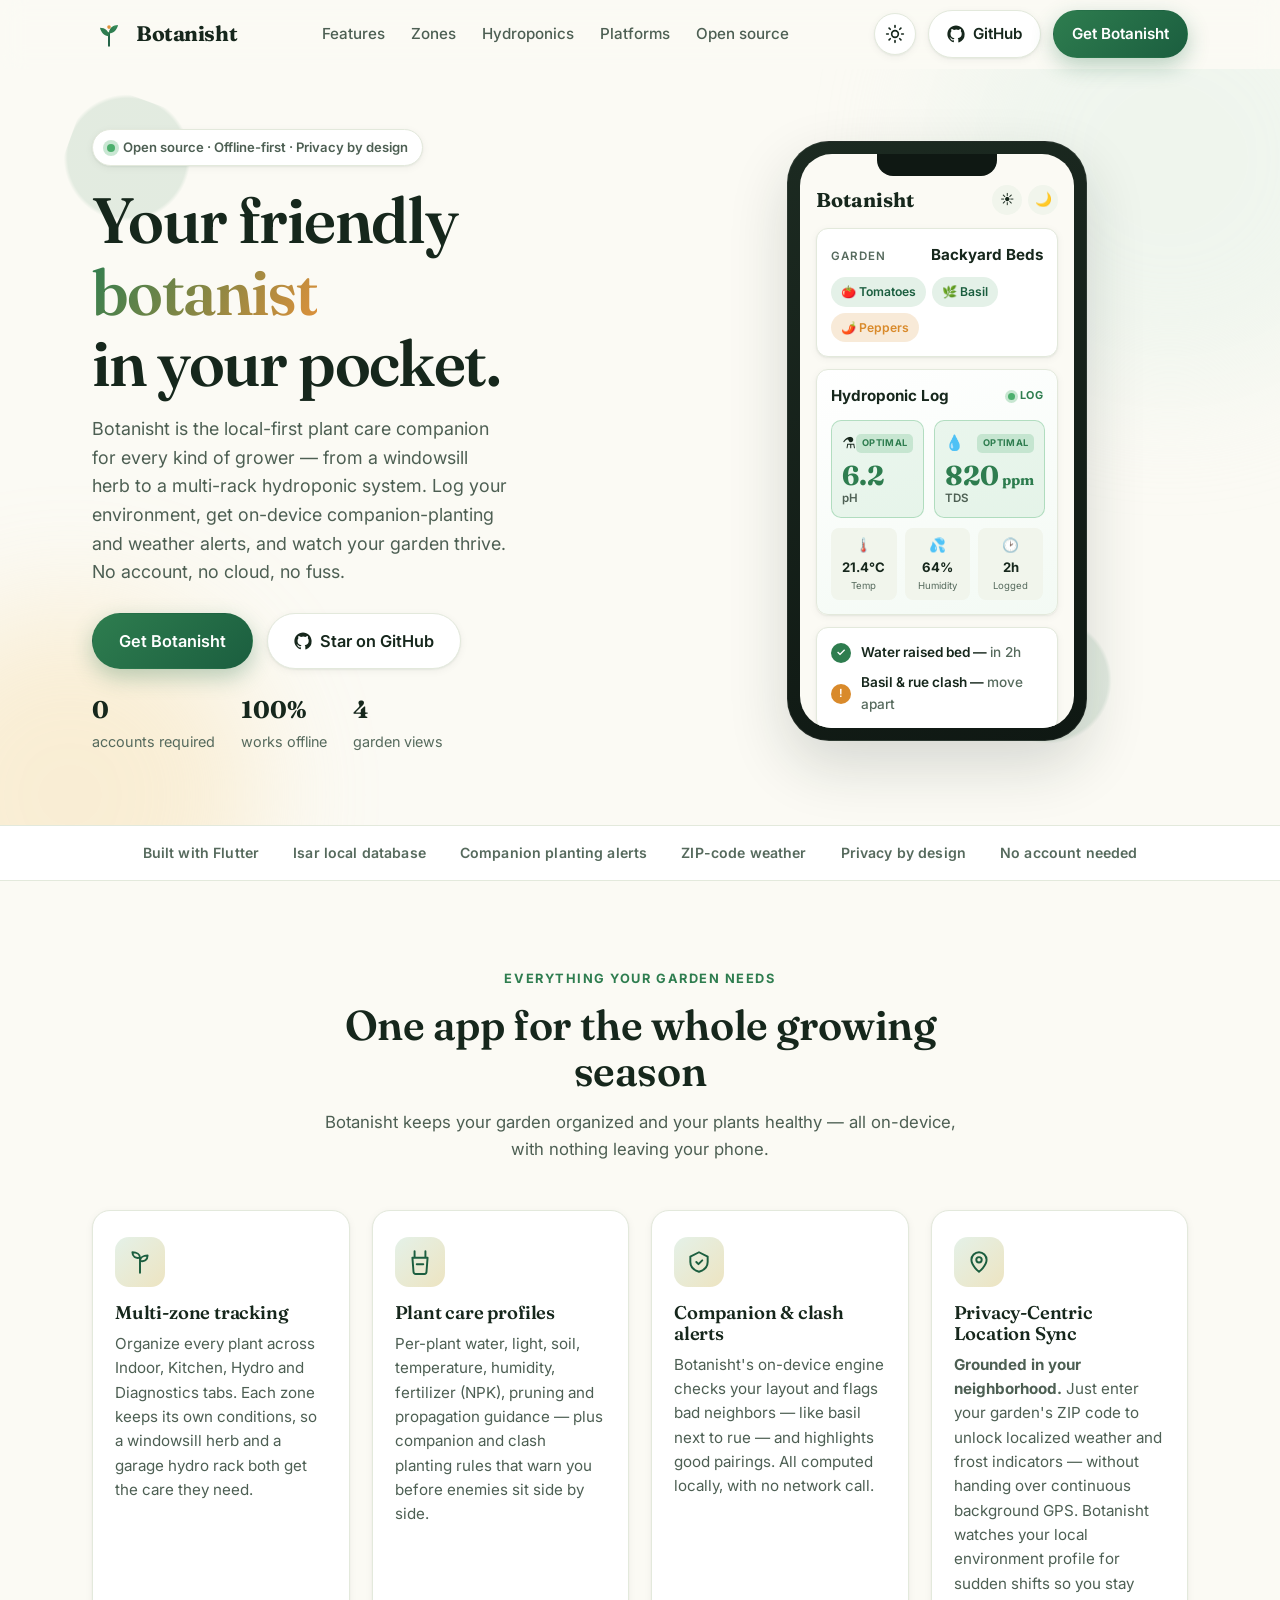
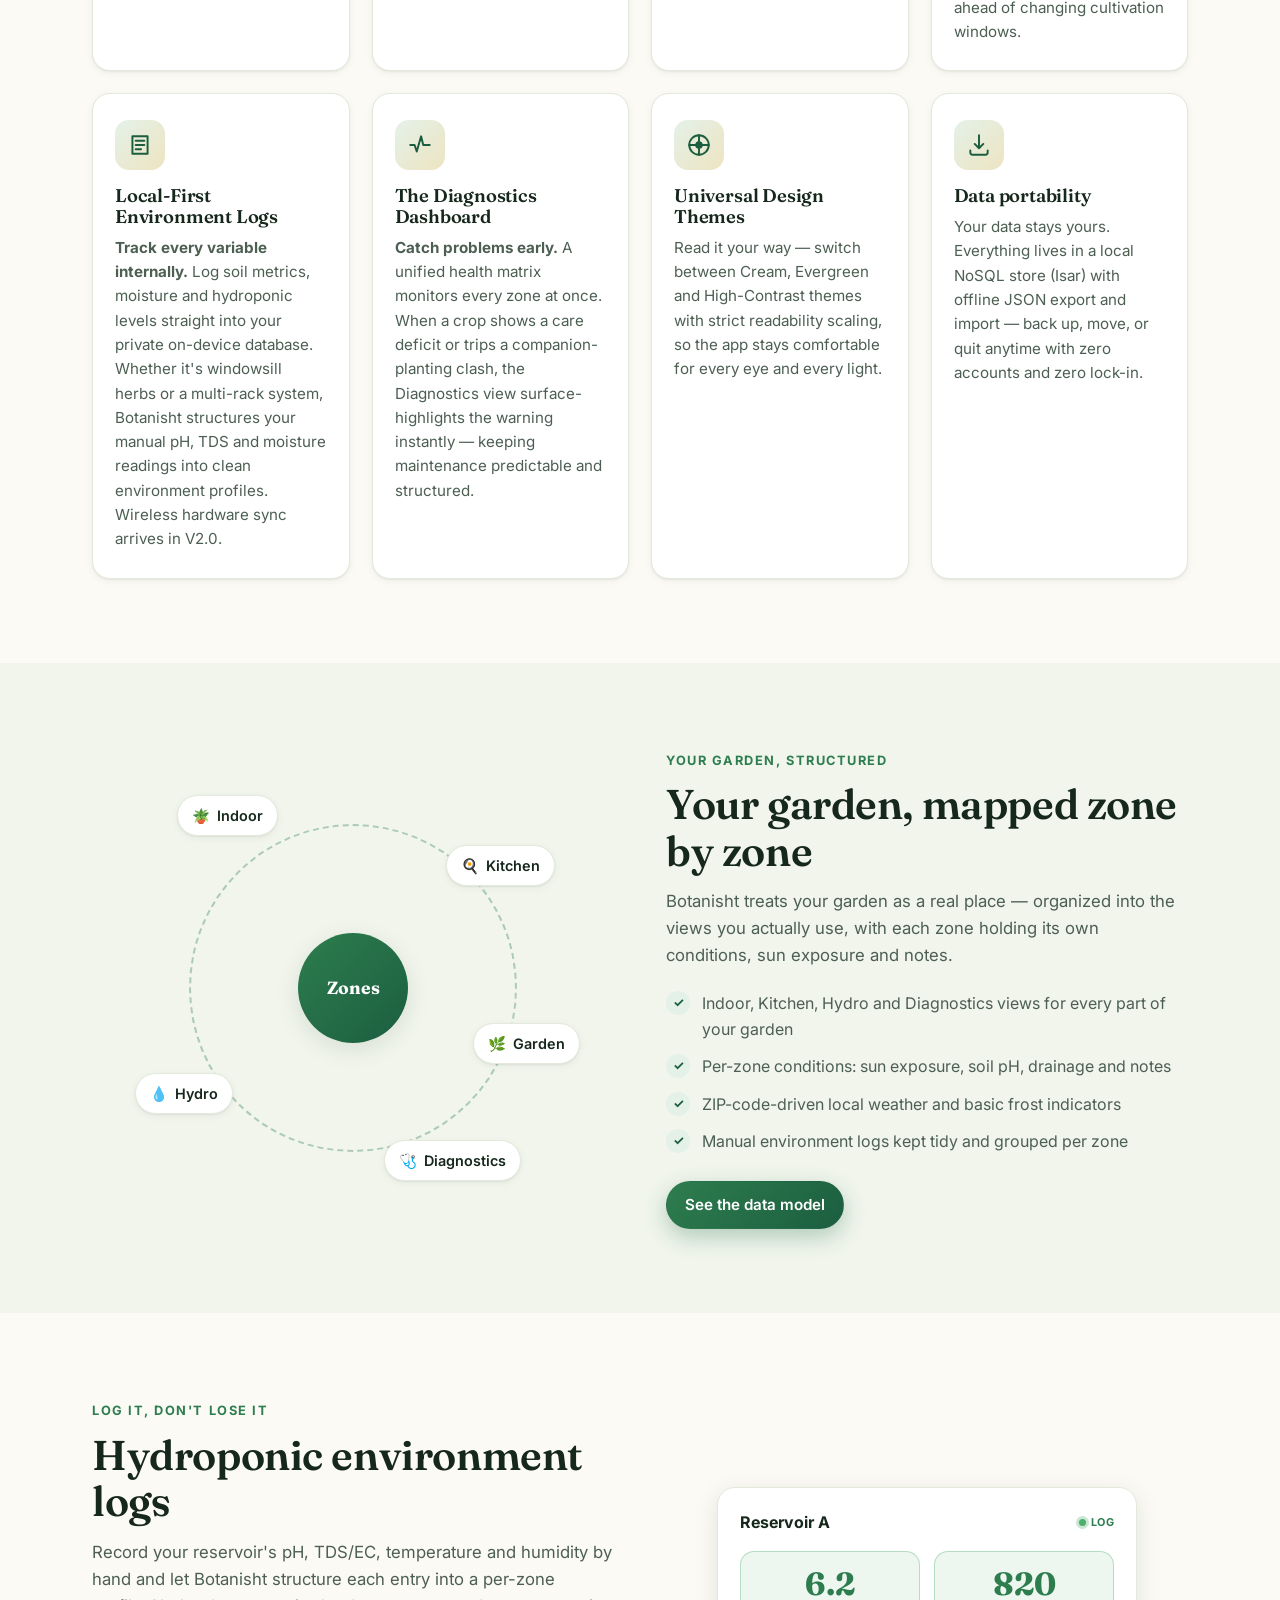
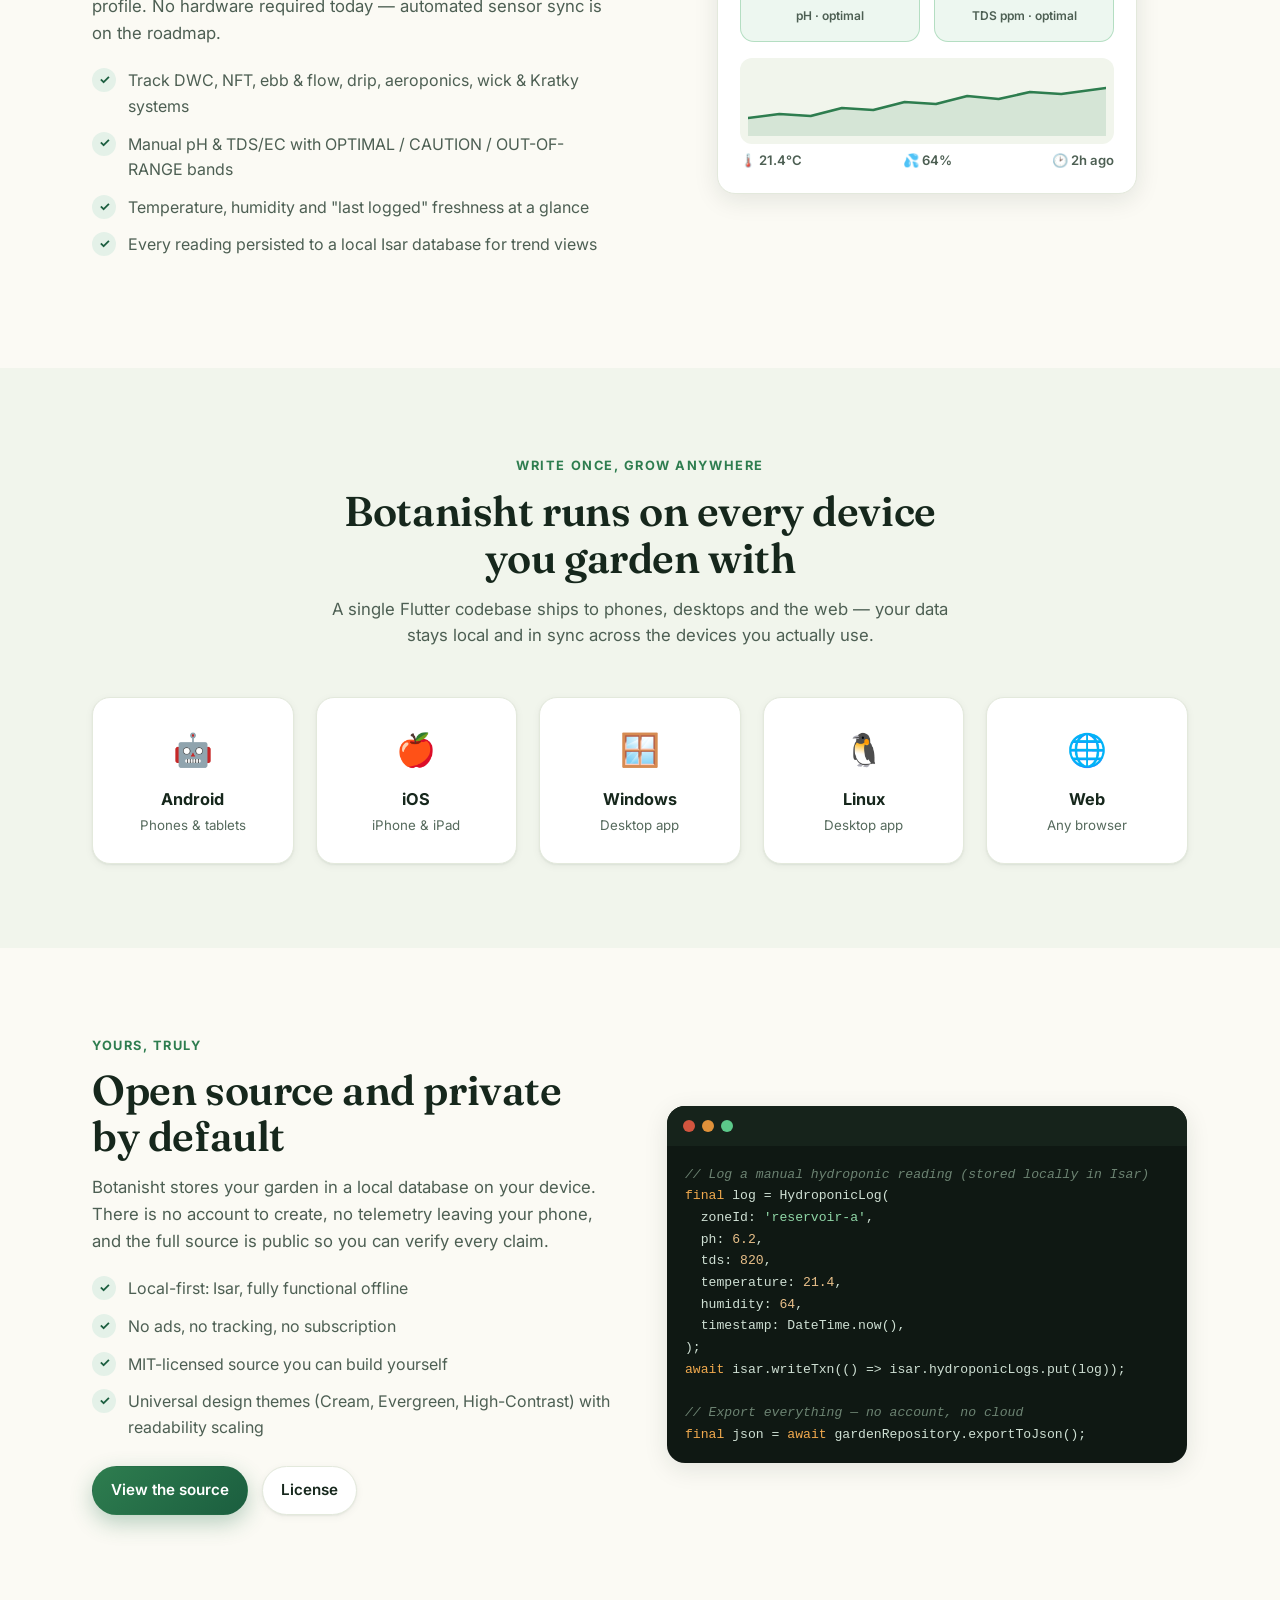
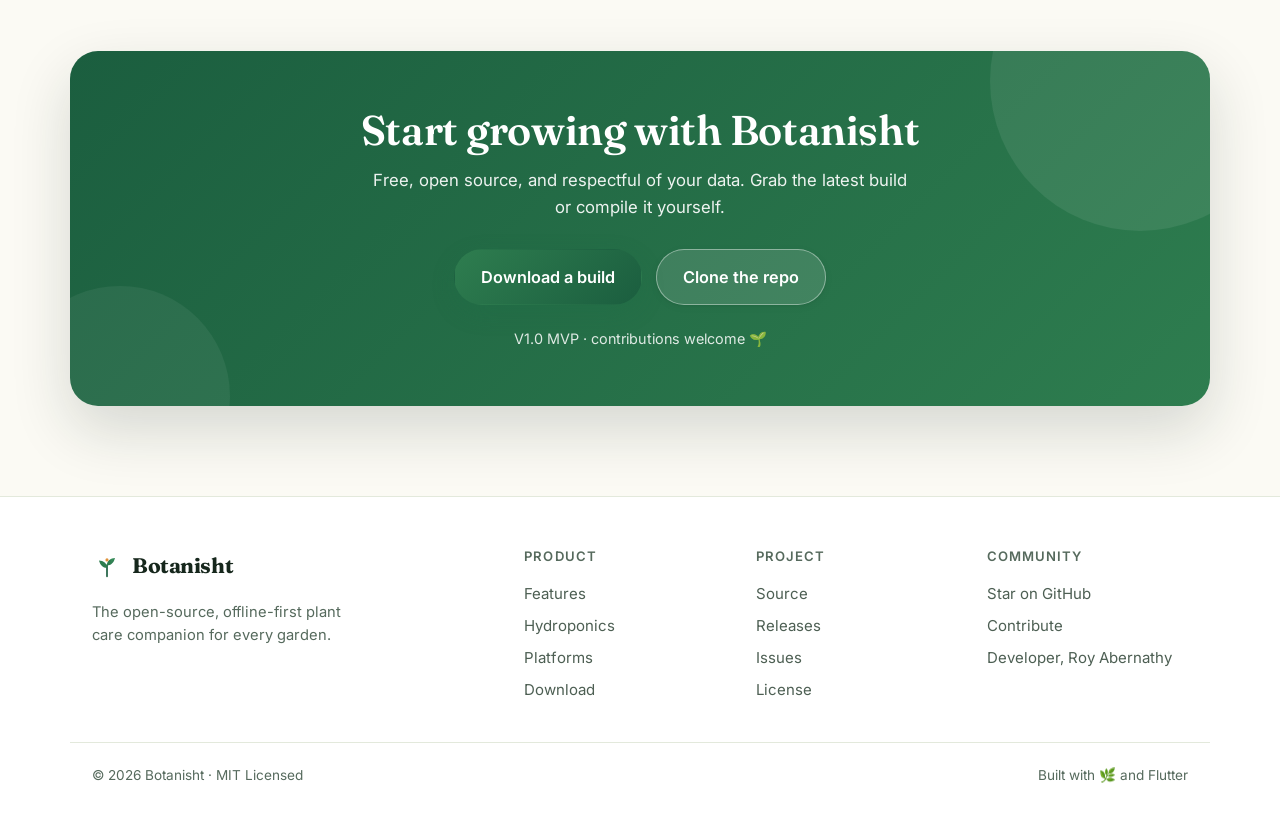
==== commit 047b1ee4: "Update index.html Added Developer section to footer" ====
--- a/index.html
+++ b/index.html
@@ -399,6 +399,8 @@
         <h4>Community</h4>
         <a href="https://github.com/royabby365/botanisht/stargazers" target="_blank" rel="noopener">Star on GitHub</a>
         <a href="https://github.com/royabby365/botanisht/blob/main/CONTRIBUTING.md" target="_blank" rel="noopener">Contribute</a>
+      <nav class="footer__col" aria-label="Developer">
+        <a href="https://royabernathy.info" target="_blank" rel="noopener">Developer, Roy Abernathy</a>
       </nav>
     </div>
     <div class="container footer__bottom">
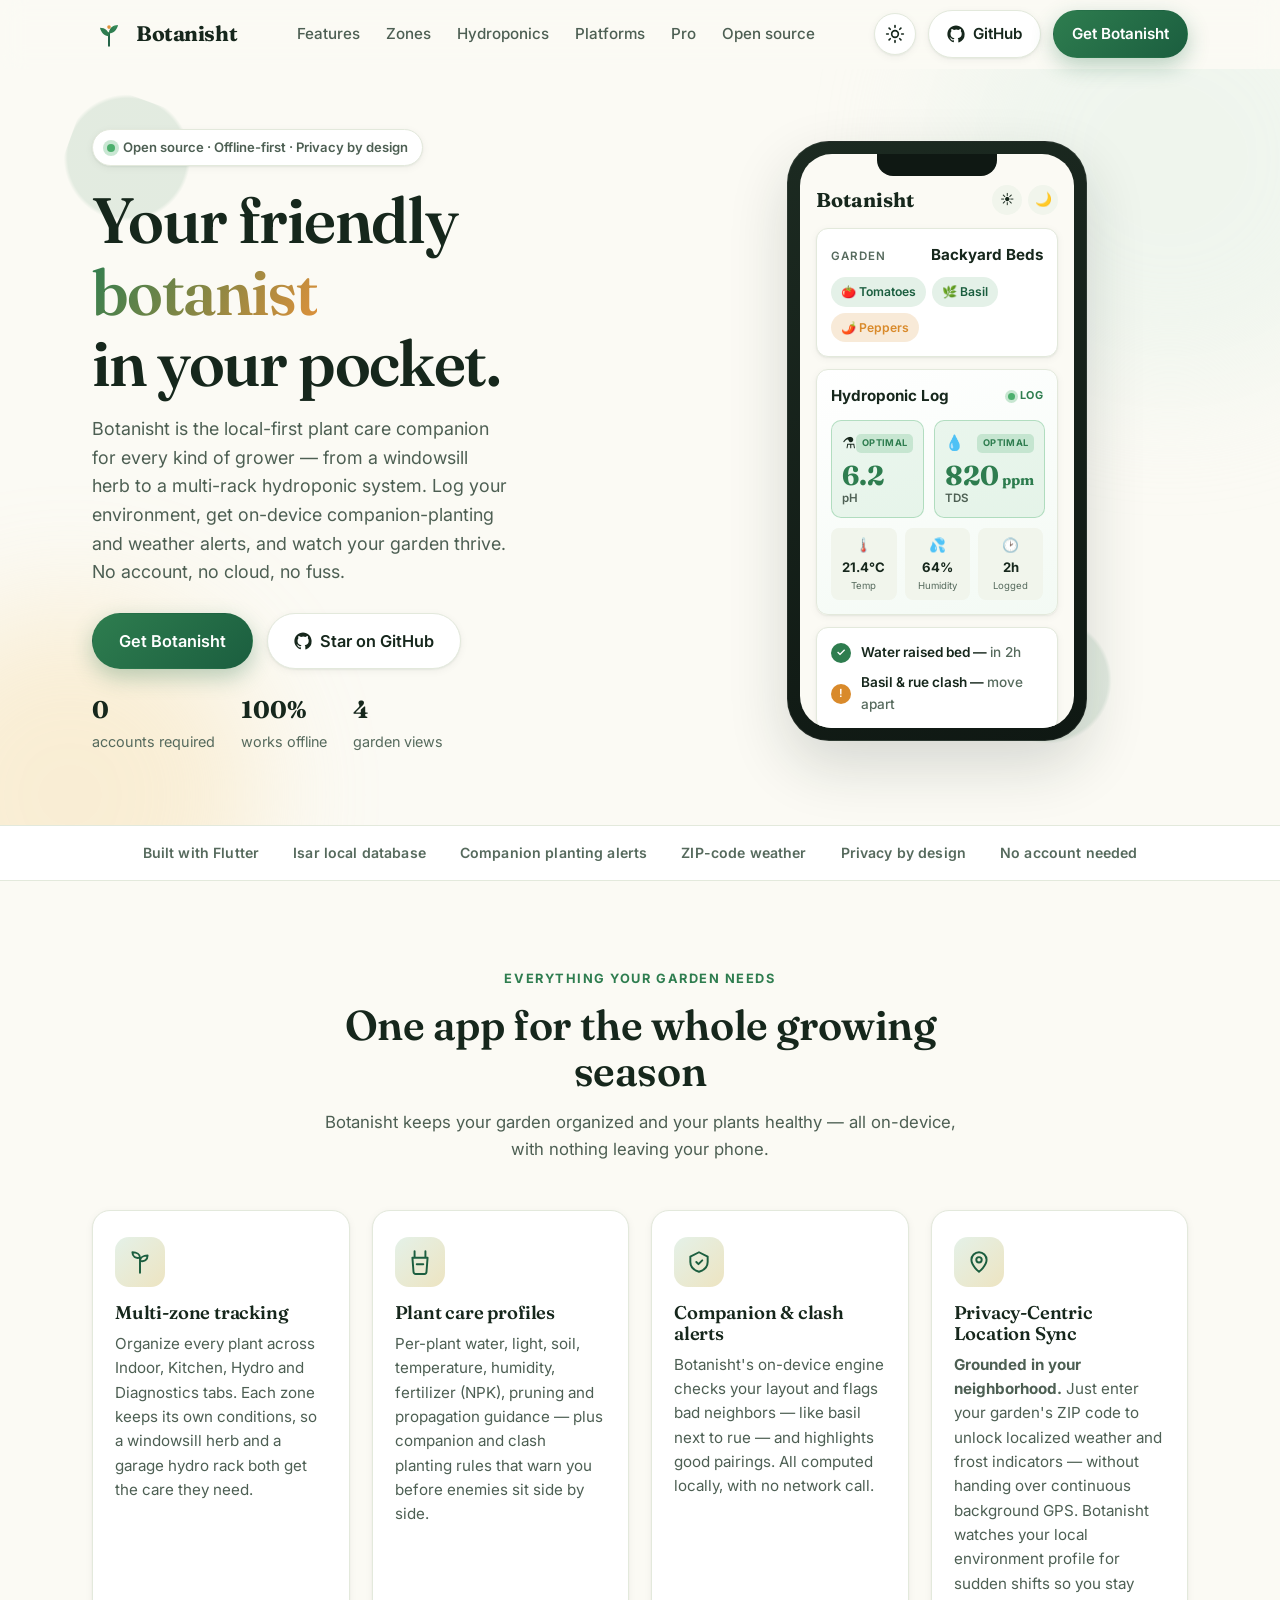
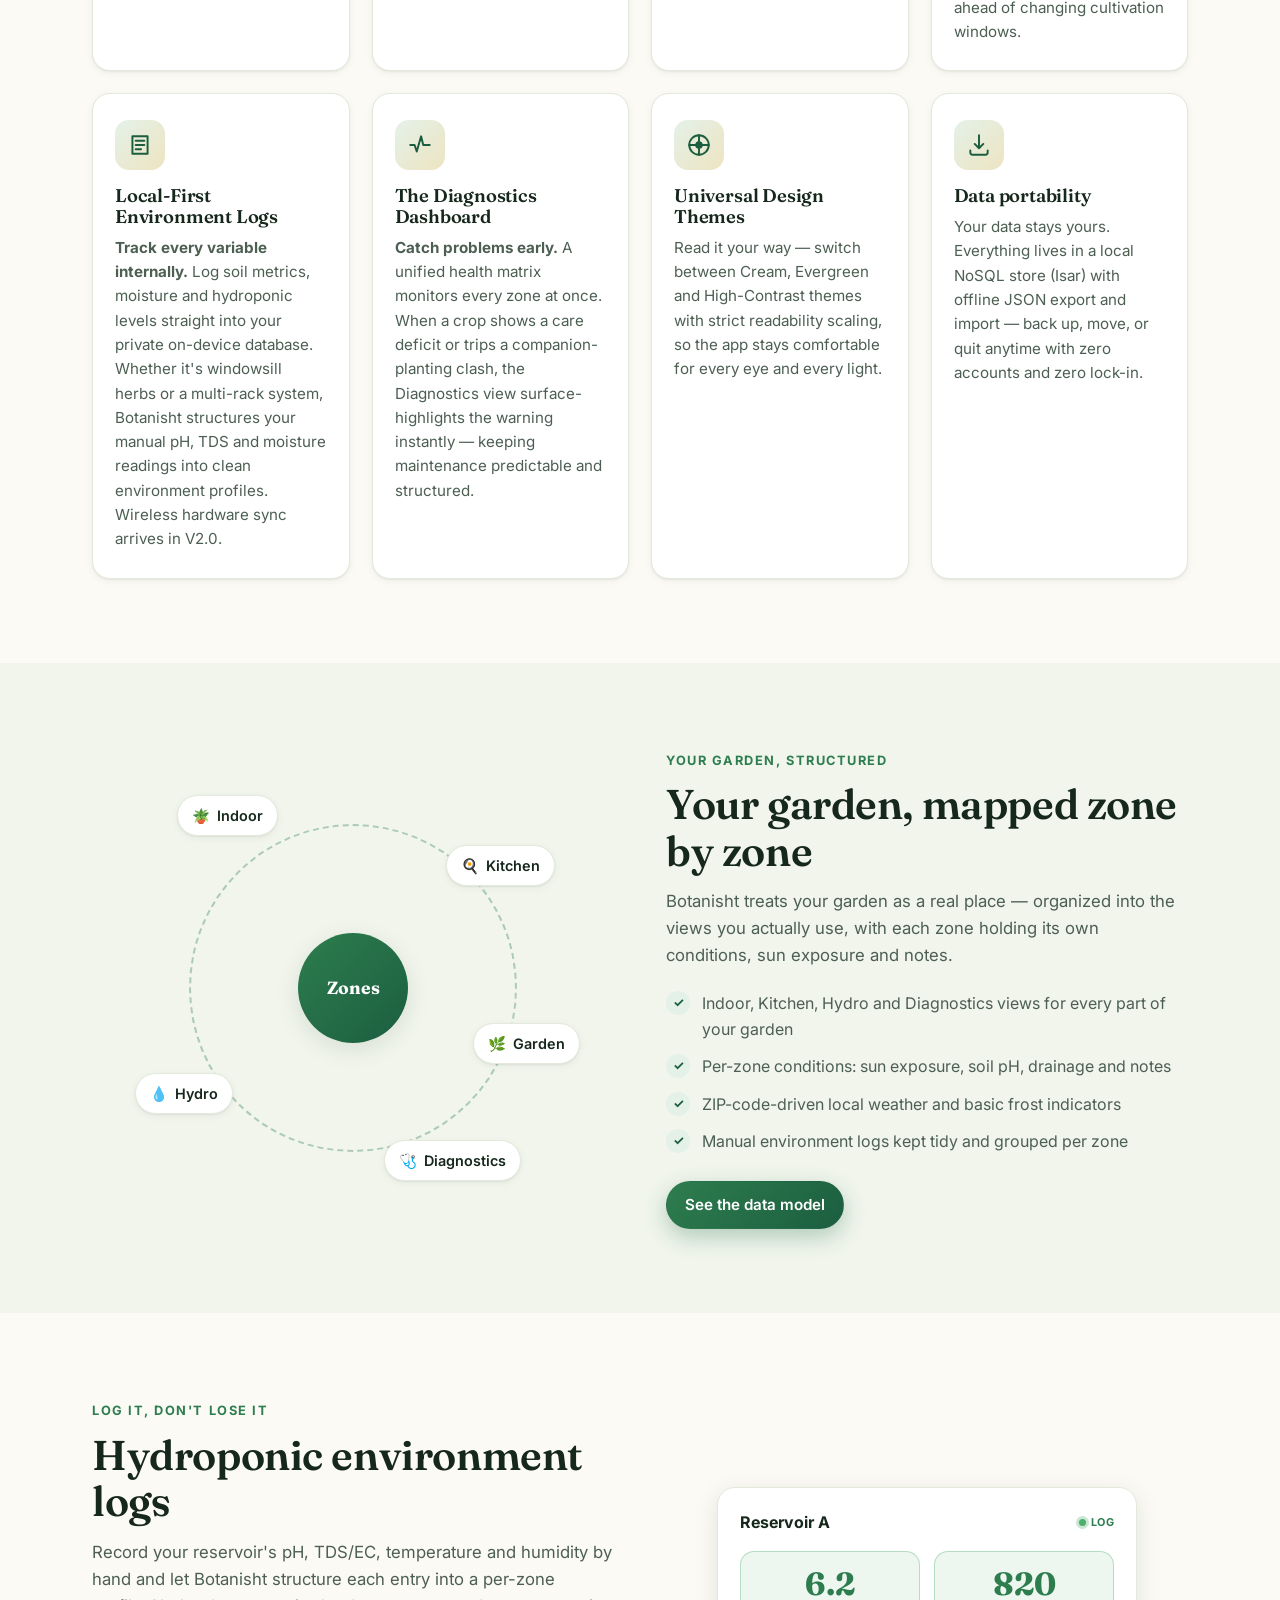
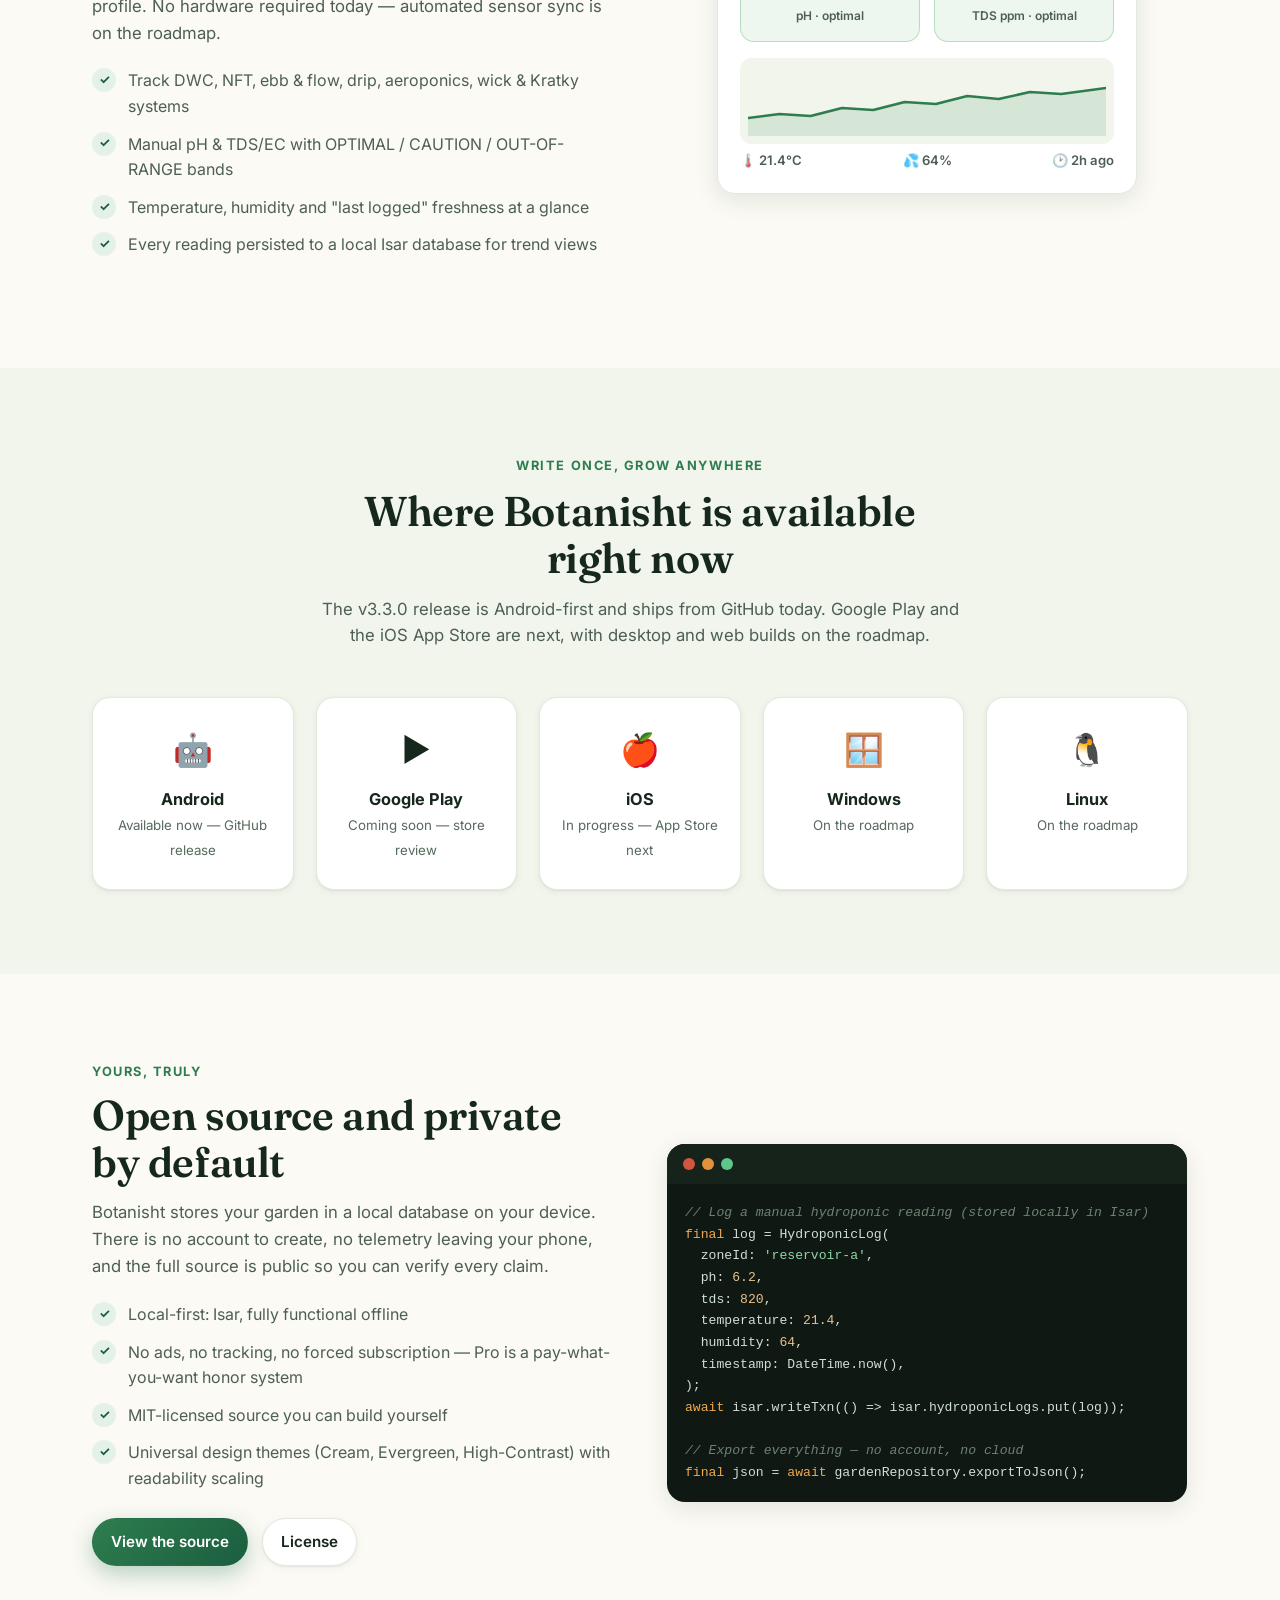
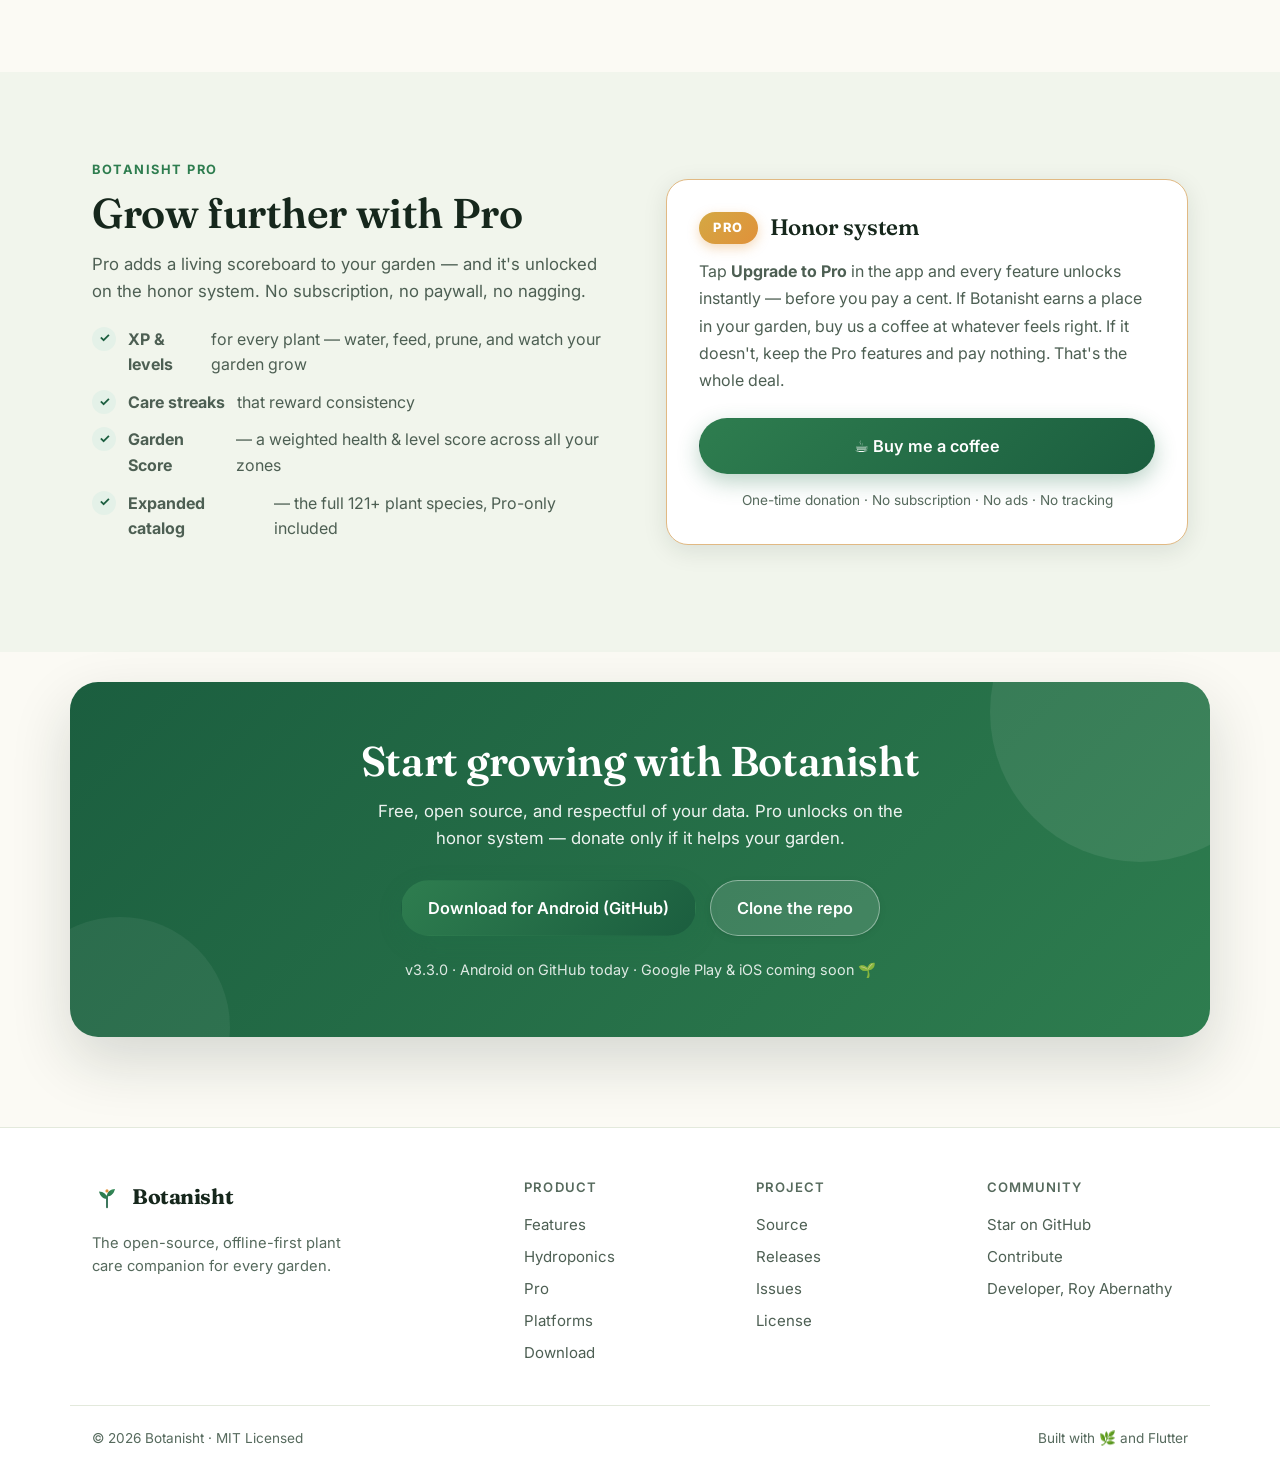
==== commit bf75cb29: "site: add Pro/honor-system section, honest platform status, v3.3.0 updates - New 'Pro' section: XP &" ====
--- a/index.html
+++ b/index.html
@@ -4,7 +4,7 @@
   <meta charset="UTF-8" />
   <meta name="viewport" content="width=device-width, initial-scale=1.0" />
   <title>Botanisht — Your friendly botanist in your pocket</title>
-  <meta name="description" content="Botanisht is the open-source, offline-first plant care companion for every garden — from windowsill herbs to hydroponic systems. Local environment logs, companion-planting alerts, ZIP-code weather, and universal design themes. No account, no cloud." />
+  <meta name="description" content="Botanisht is the open-source, offline-first plant care companion for every garden — from windowsill herbs to hydroponic systems. Local environment logs, companion-planting alerts, ZIP-code weather, universal design themes, and an optional Pro tier on the honor system. No account, no cloud." />
   <meta name="theme-color" content="#1b5e3f" />
   <link rel="icon" type="image/svg+xml" href="assets/img/logo.svg" />
   <link rel="apple-touch-icon" href="assets/img/logo.svg" />
@@ -30,6 +30,7 @@
         <a href="#climate">Zones</a>
         <a href="#hydro">Hydroponics</a>
         <a href="#platforms">Platforms</a>
+        <a href="#pro">Pro</a>
         <a href="#opensource">Open source</a>
       </nav>
 
@@ -305,15 +306,15 @@
       <div class="container">
         <div class="section__head reveal">
           <span class="eyebrow">Write once, grow anywhere</span>
-          <h2 class="section__title">Botanisht runs on every device you garden with</h2>
-          <p class="section__sub">A single Flutter codebase ships to phones, desktops and the web — your data stays local and in sync across the devices you actually use.</p>
+          <h2 class="section__title">Where Botanisht is available right now</h2>
+          <p class="section__sub">The v3.3.0 release is Android-first and ships from GitHub today. Google Play and the iOS App Store are next, with desktop and web builds on the roadmap.</p>
         </div>
         <div class="grid grid--platforms">
-          <div class="plat reveal"><span class="plat__emoji">🤖</span><strong>Android</strong><small>Phones &amp; tablets</small></div>
-          <div class="plat reveal"><span class="plat__emoji">🍎</span><strong>iOS</strong><small>iPhone &amp; iPad</small></div>
-          <div class="plat reveal"><span class="plat__emoji">🪟</span><strong>Windows</strong><small>Desktop app</small></div>
-          <div class="plat reveal"><span class="plat__emoji">🐧</span><strong>Linux</strong><small>Desktop app</small></div>
-          <div class="plat reveal"><span class="plat__emoji">🌐</span><strong>Web</strong><small>Any browser</small></div>
+          <div class="plat reveal"><span class="plat__emoji">🤖</span><strong>Android</strong><small>Available now — GitHub release</small></div>
+          <div class="plat reveal"><span class="plat__emoji">▶️</span><strong>Google Play</strong><small>Coming soon — store review</small></div>
+          <div class="plat reveal"><span class="plat__emoji">🍎</span><strong>iOS</strong><small>In progress — App Store next</small></div>
+          <div class="plat reveal"><span class="plat__emoji">🪟</span><strong>Windows</strong><small>On the roadmap</small></div>
+          <div class="plat reveal"><span class="plat__emoji">🐧</span><strong>Linux</strong><small>On the roadmap</small></div>
         </div>
       </div>
     </section>
@@ -327,7 +328,7 @@
           <p class="section__sub">Botanisht stores your garden in a local database on your device. There is no account to create, no telemetry leaving your phone, and the full source is public so you can verify every claim.</p>
           <ul class="checklist">
             <li><span>✓</span> Local-first: Isar, fully functional offline</li>
-            <li><span>✓</span> No ads, no tracking, no subscription</li>
+            <li><span>✓</span> No ads, no tracking, no forced subscription — Pro is a pay-what-you-want honor system</li>
             <li><span>✓</span> MIT-licensed source you can build yourself</li>
             <li><span>✓</span> Universal design themes (Cream, Evergreen, High-Contrast) with readability scaling</li>
           </ul>
@@ -357,16 +358,51 @@
       </div>
     </section>
 
+    <!-- ===================== PRO ===================== -->
+    <section class="section section--tint" id="pro">
+      <div class="container split">
+        <div class="split__copy reveal">
+          <span class="eyebrow">Botanisht Pro</span>
+          <h2 class="section__title">Grow further with Pro</h2>
+          <p class="section__sub">Pro adds a living scoreboard to your garden — and it's unlocked on the honor system. No subscription, no paywall, no nagging.</p>
+          <ul class="checklist">
+            <li><span>✓</span> <strong>XP &amp; levels</strong> for every plant — water, feed, prune, and watch your garden grow</li>
+            <li><span>✓</span> <strong>Care streaks</strong> that reward consistency</li>
+            <li><span>✓</span> <strong>Garden Score</strong> — a weighted health &amp; level score across all your zones</li>
+            <li><span>✓</span> <strong>Expanded catalog</strong> — the full 121+ plant species, Pro-only included</li>
+          </ul>
+        </div>
+        <div class="split__media reveal">
+          <div class="pro-card">
+            <div class="pro-card__head">
+              <span class="pro-card__badge">PRO</span>
+              <h3>Honor system</h3>
+            </div>
+            <p class="pro-card__copy">
+              Tap <strong>Upgrade to Pro</strong> in the app and every feature unlocks
+              instantly — before you pay a cent. If Botanisht earns a place in your
+              garden, buy us a coffee at whatever feels right. If it doesn't, keep the
+              Pro features and pay nothing. That's the whole deal.
+            </p>
+            <a class="btn btn--primary btn--lg pro-card__btn" href="https://buymeacoffee.com/royabby" target="_blank" rel="noopener">
+              ☕ Buy me a coffee
+            </a>
+            <p class="pro-card__note">One-time donation · No subscription · No ads · No tracking</p>
+          </div>
+        </div>
+      </div>
+    </section>
+
     <!-- ===================== CTA ===================== -->
     <section class="cta" id="get">
       <div class="container cta__inner reveal">
         <h2 class="cta__title">Start growing with Botanisht</h2>
-        <p class="cta__sub">Free, open source, and respectful of your data. Grab the latest build or compile it yourself.</p>
+        <p class="cta__sub">Free, open source, and respectful of your data. Pro unlocks on the honor system — donate only if it helps your garden.</p>
         <div class="cta__btns">
-          <a class="btn btn--primary btn--lg" href="https://github.com/royabby365/botanisht/releases" target="_blank" rel="noopener">Download a build</a>
+          <a class="btn btn--primary btn--lg" href="https://github.com/royabby365/botanisht/releases" target="_blank" rel="noopener">Download for Android (GitHub)</a>
           <a class="btn btn--ghost btn--lg" href="https://github.com/royabby365/botanisht" target="_blank" rel="noopener">Clone the repo</a>
         </div>
-        <p class="cta__note">V1.0 MVP · contributions welcome 🌱</p>
+        <p class="cta__note">v3.3.0 · Android on GitHub today · Google Play &amp; iOS coming soon 🌱</p>
       </div>
     </section>
   </main>
@@ -385,6 +421,7 @@
         <h4>Product</h4>
         <a href="#features">Features</a>
         <a href="#hydro">Hydroponics</a>
+        <a href="#pro">Pro</a>
         <a href="#platforms">Platforms</a>
         <a href="#get">Download</a>
       </nav>
--- a/assets/css/style.css
+++ b/assets/css/style.css
@@ -360,3 +360,24 @@
   .reveal { opacity: 1; transform: none; transition: none; }
   .blob, .zone-art__ring, .live__dot { animation: none; }
 }
+
+/* ===================== PRO ===================== */
+.pro-card {
+  background: var(--bg-elev);
+  border: 1.5px solid color-mix(in srgb, var(--sun) 55%, var(--line));
+  border-radius: 22px;
+  padding: 32px;
+  box-shadow: var(--shadow-md);
+  display: flex;
+  flex-direction: column;
+}
+.pro-card__head { display: flex; align-items: center; gap: 12px; margin-bottom: 14px; }
+.pro-card__badge {
+  background: linear-gradient(135deg, #d4a843 0%, #e0913a 100%);
+  color: #fff; font-weight: 800; font-size: .8rem; letter-spacing: .12em;
+  padding: 6px 14px; border-radius: 999px; box-shadow: 0 4px 12px rgba(224,145,58,.35);
+}
+.pro-card h3 { margin: 0; font-size: 1.4rem; }
+.pro-card__copy { color: var(--ink-soft); line-height: 1.7; margin-bottom: 24px; }
+.pro-card__btn { width: 100%; justify-content: center; margin-top: auto; }
+.pro-card__note { text-align: center; color: var(--ink-faint); font-size: .85rem; margin-top: 16px; }
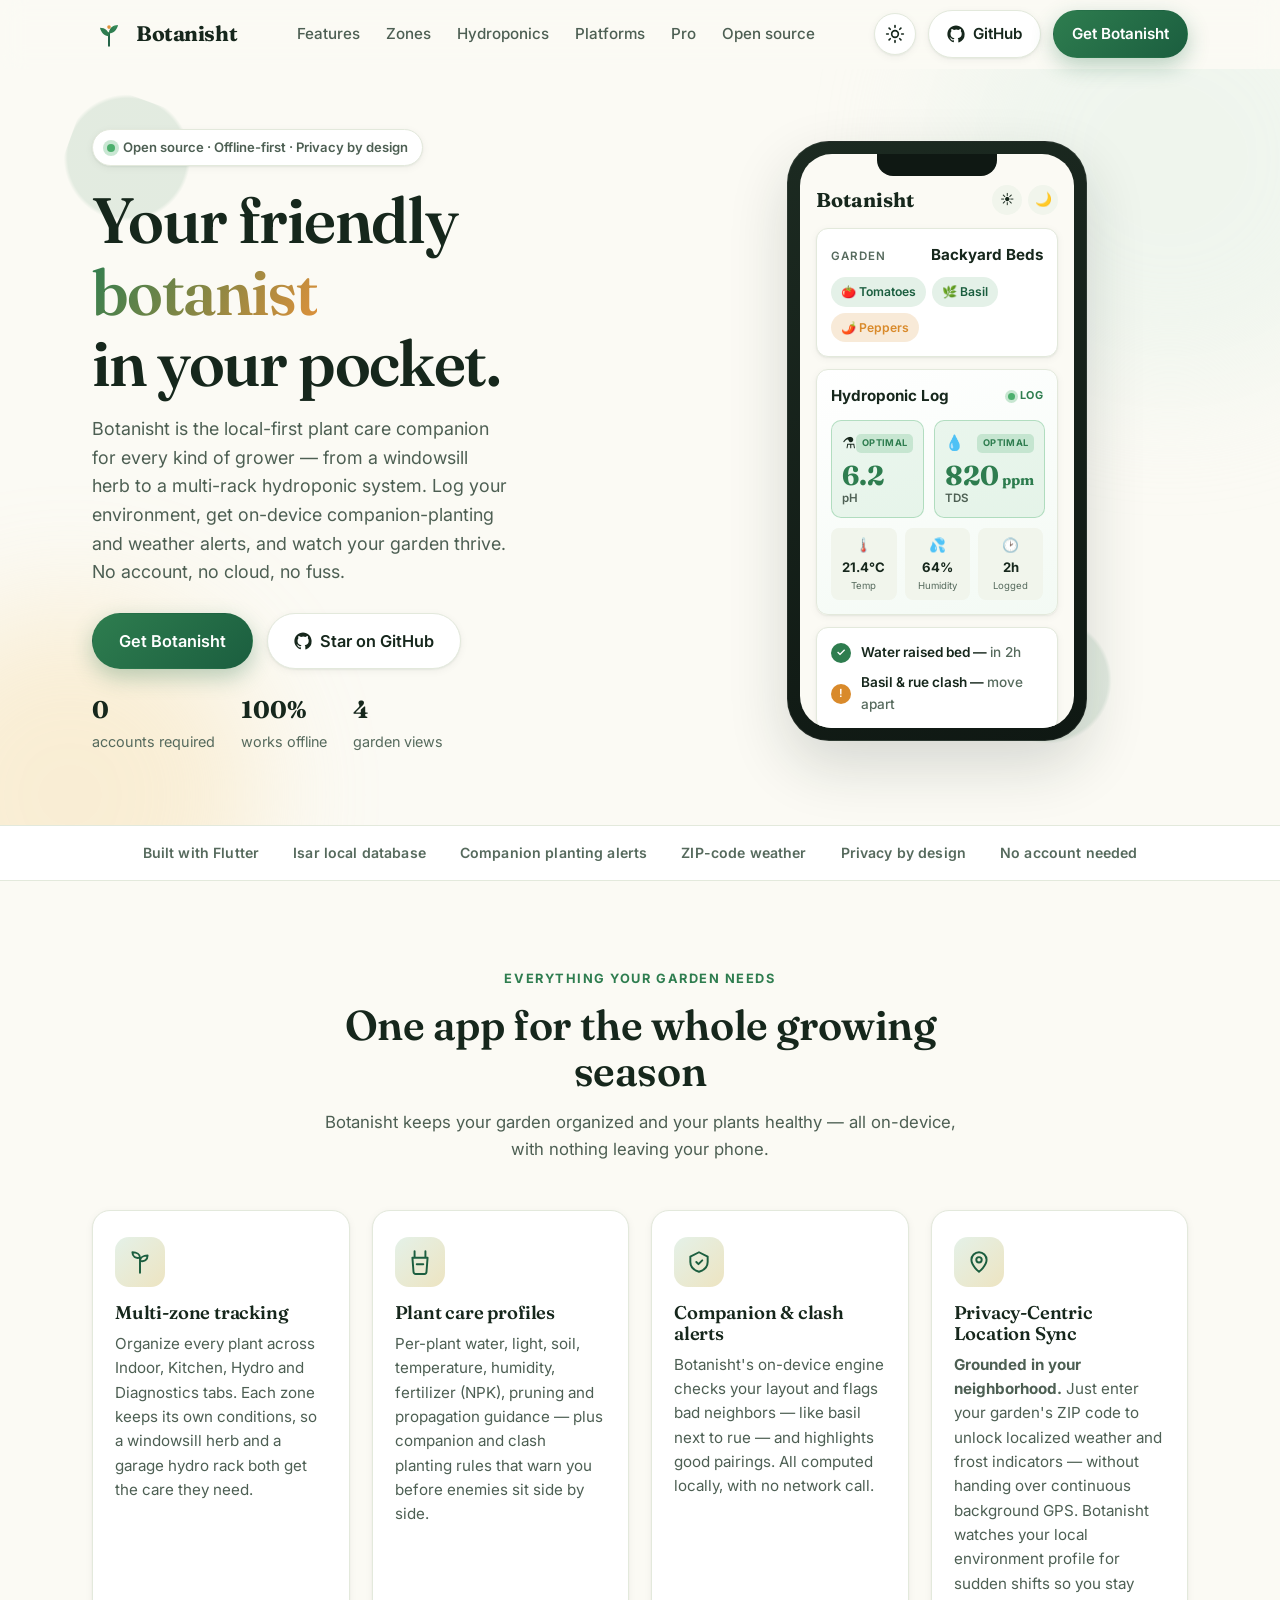
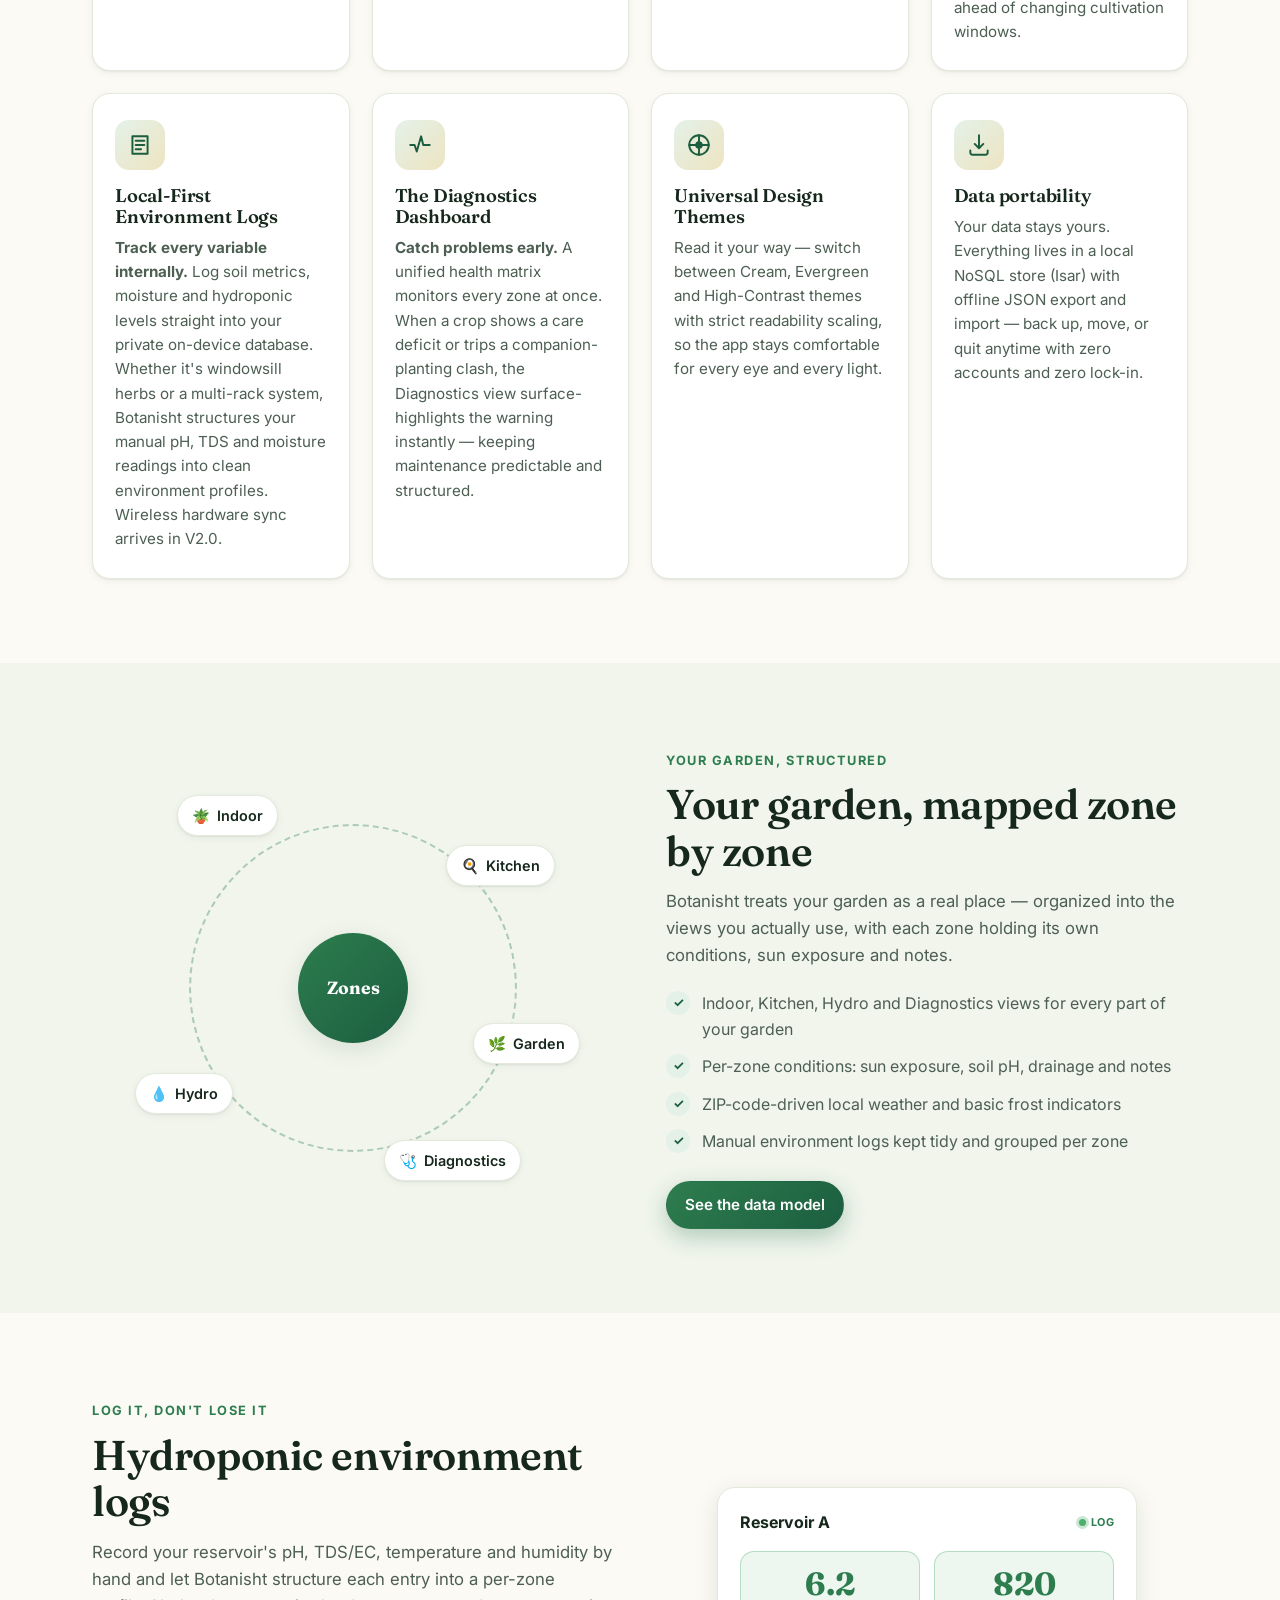
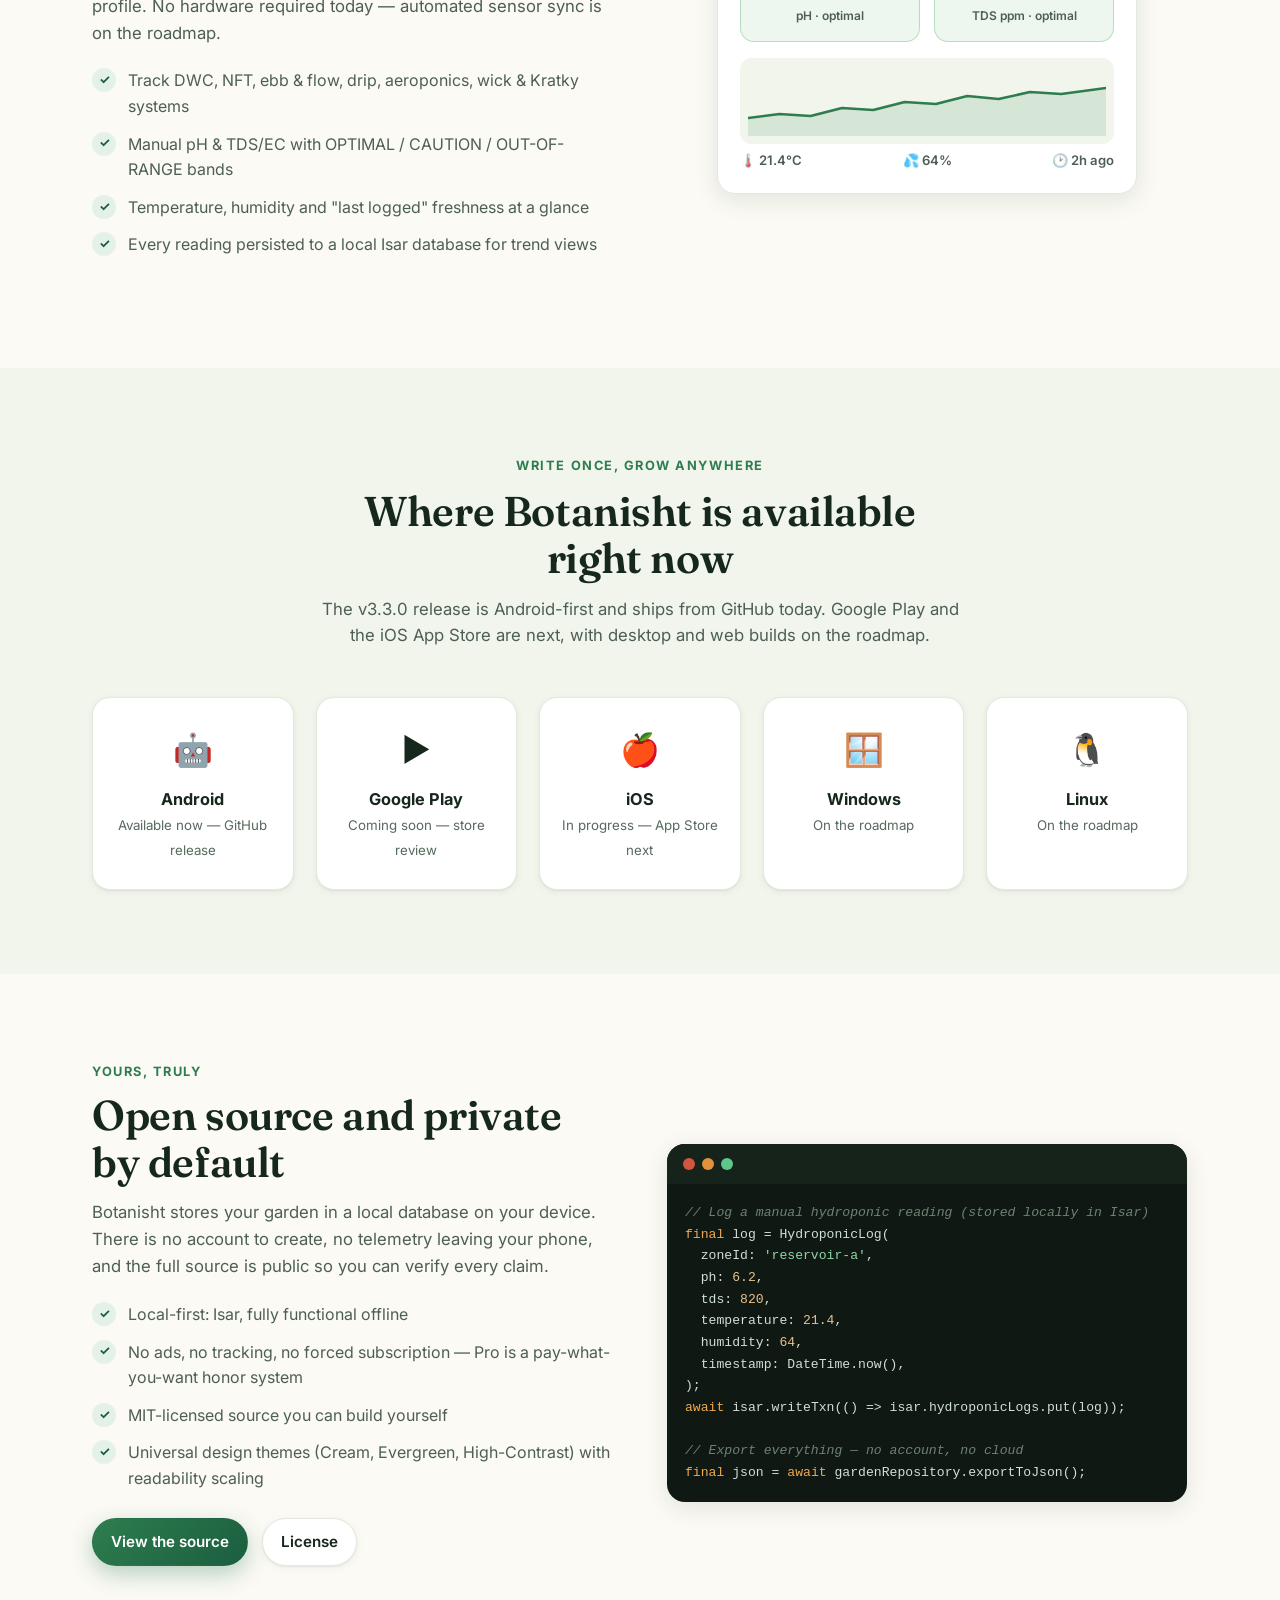
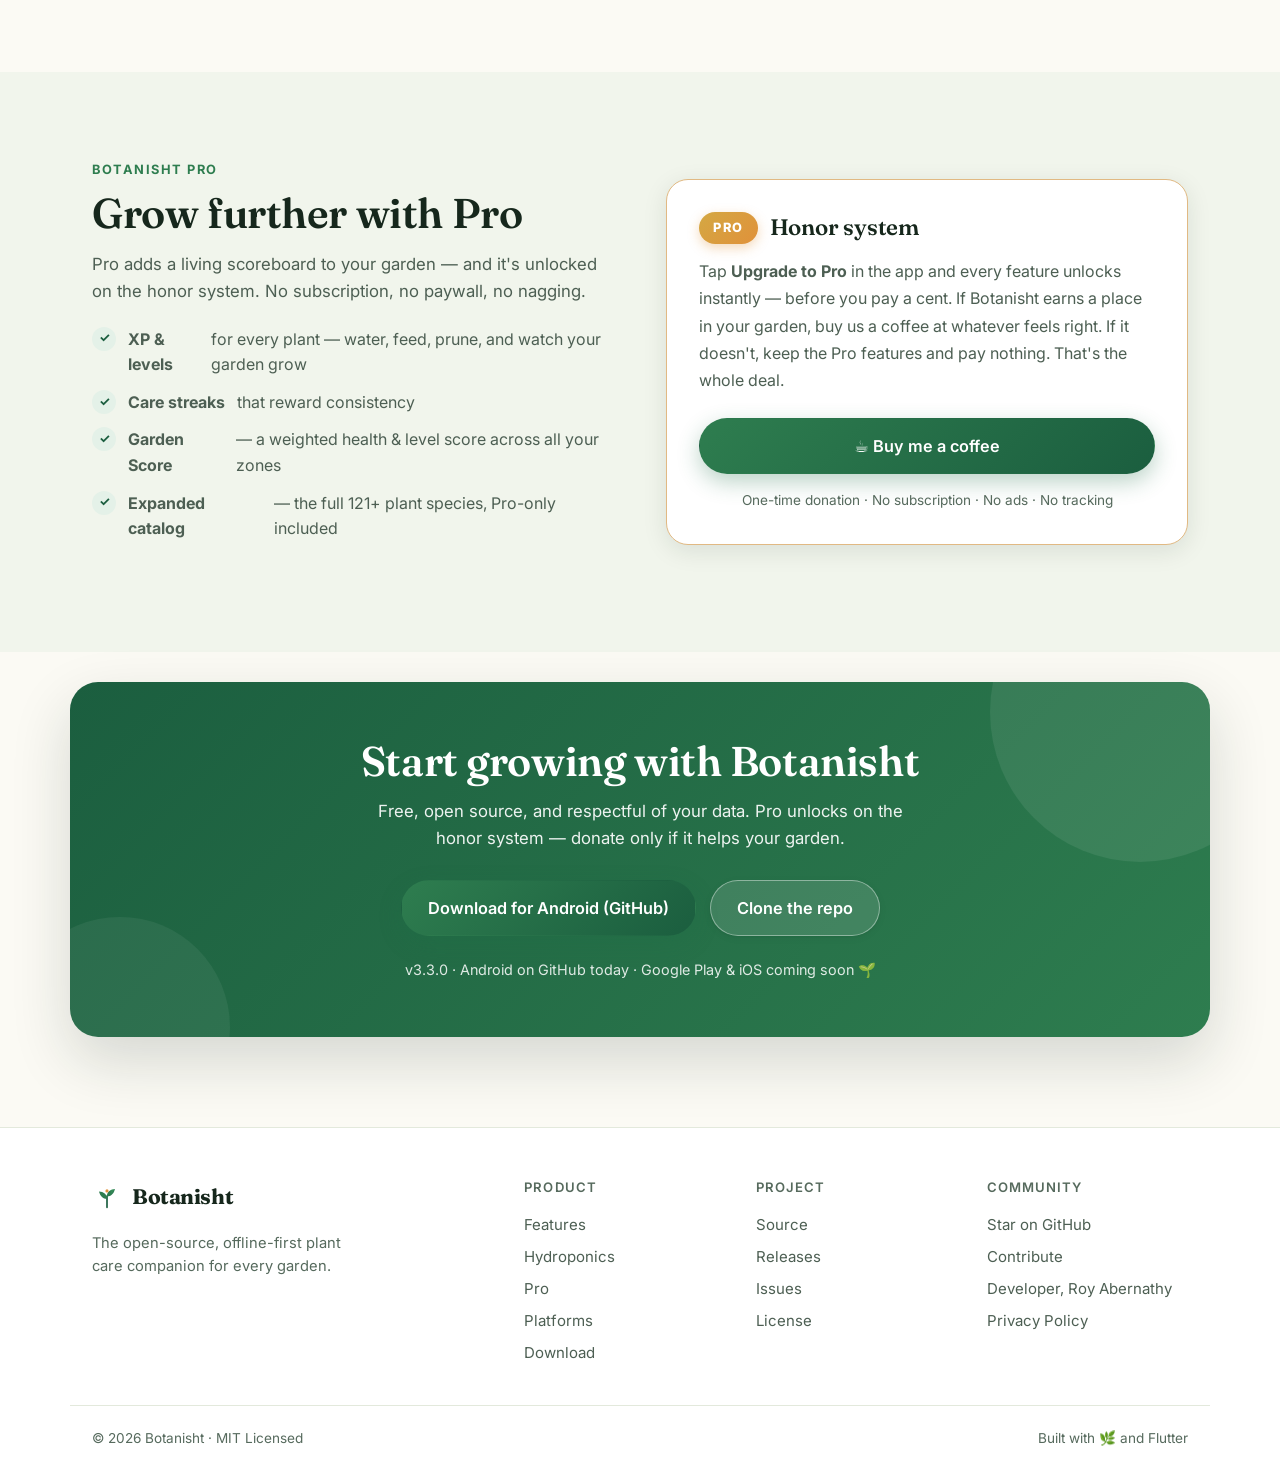
==== commit e8561843: "Update index.html" ====
--- a/index.html
+++ b/index.html
@@ -438,6 +438,7 @@
         <a href="https://github.com/royabby365/botanisht/blob/main/CONTRIBUTING.md" target="_blank" rel="noopener">Contribute</a>
       <nav class="footer__col" aria-label="Developer">
         <a href="https://royabernathy.info" target="_blank" rel="noopener">Developer, Roy Abernathy</a>
+        <a href="https://botanisht.com/privacy" target="_blank" rel="noopener">Privacy Policy</a>
       </nav>
     </div>
     <div class="container footer__bottom">
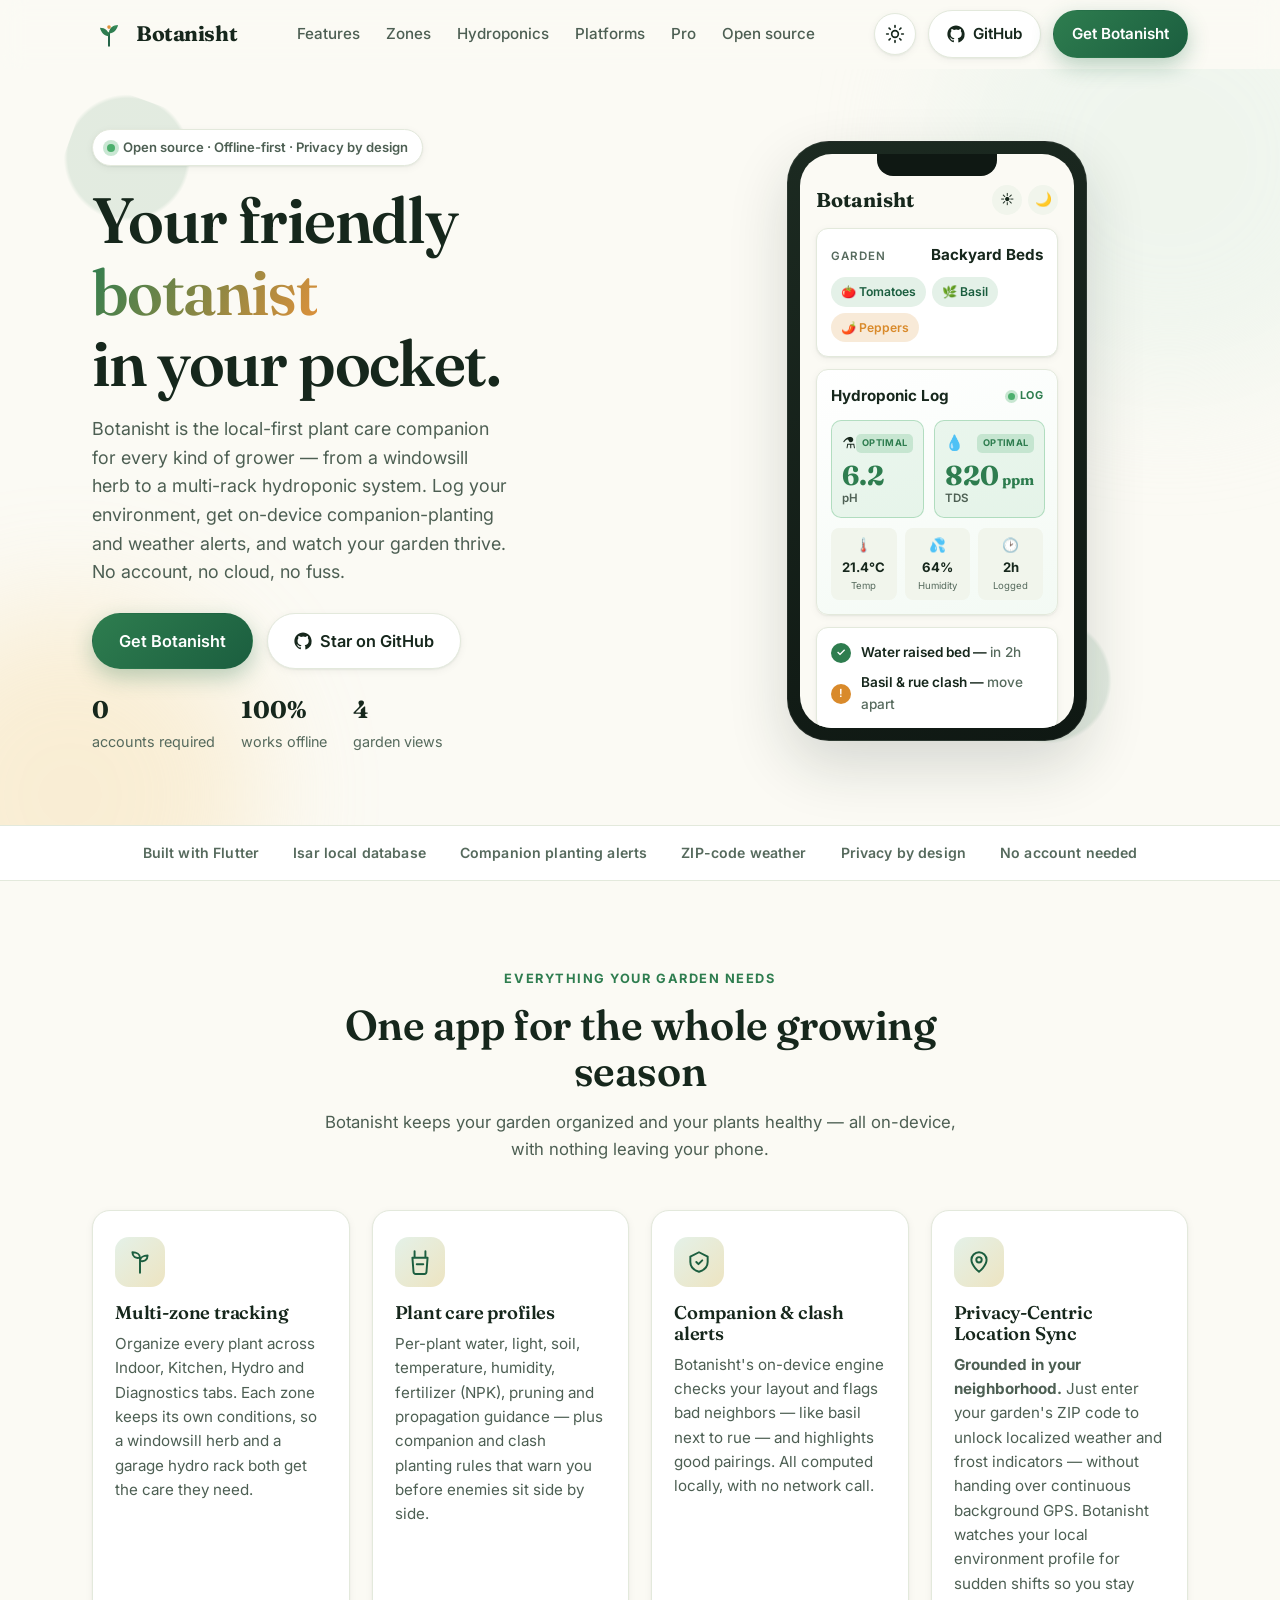
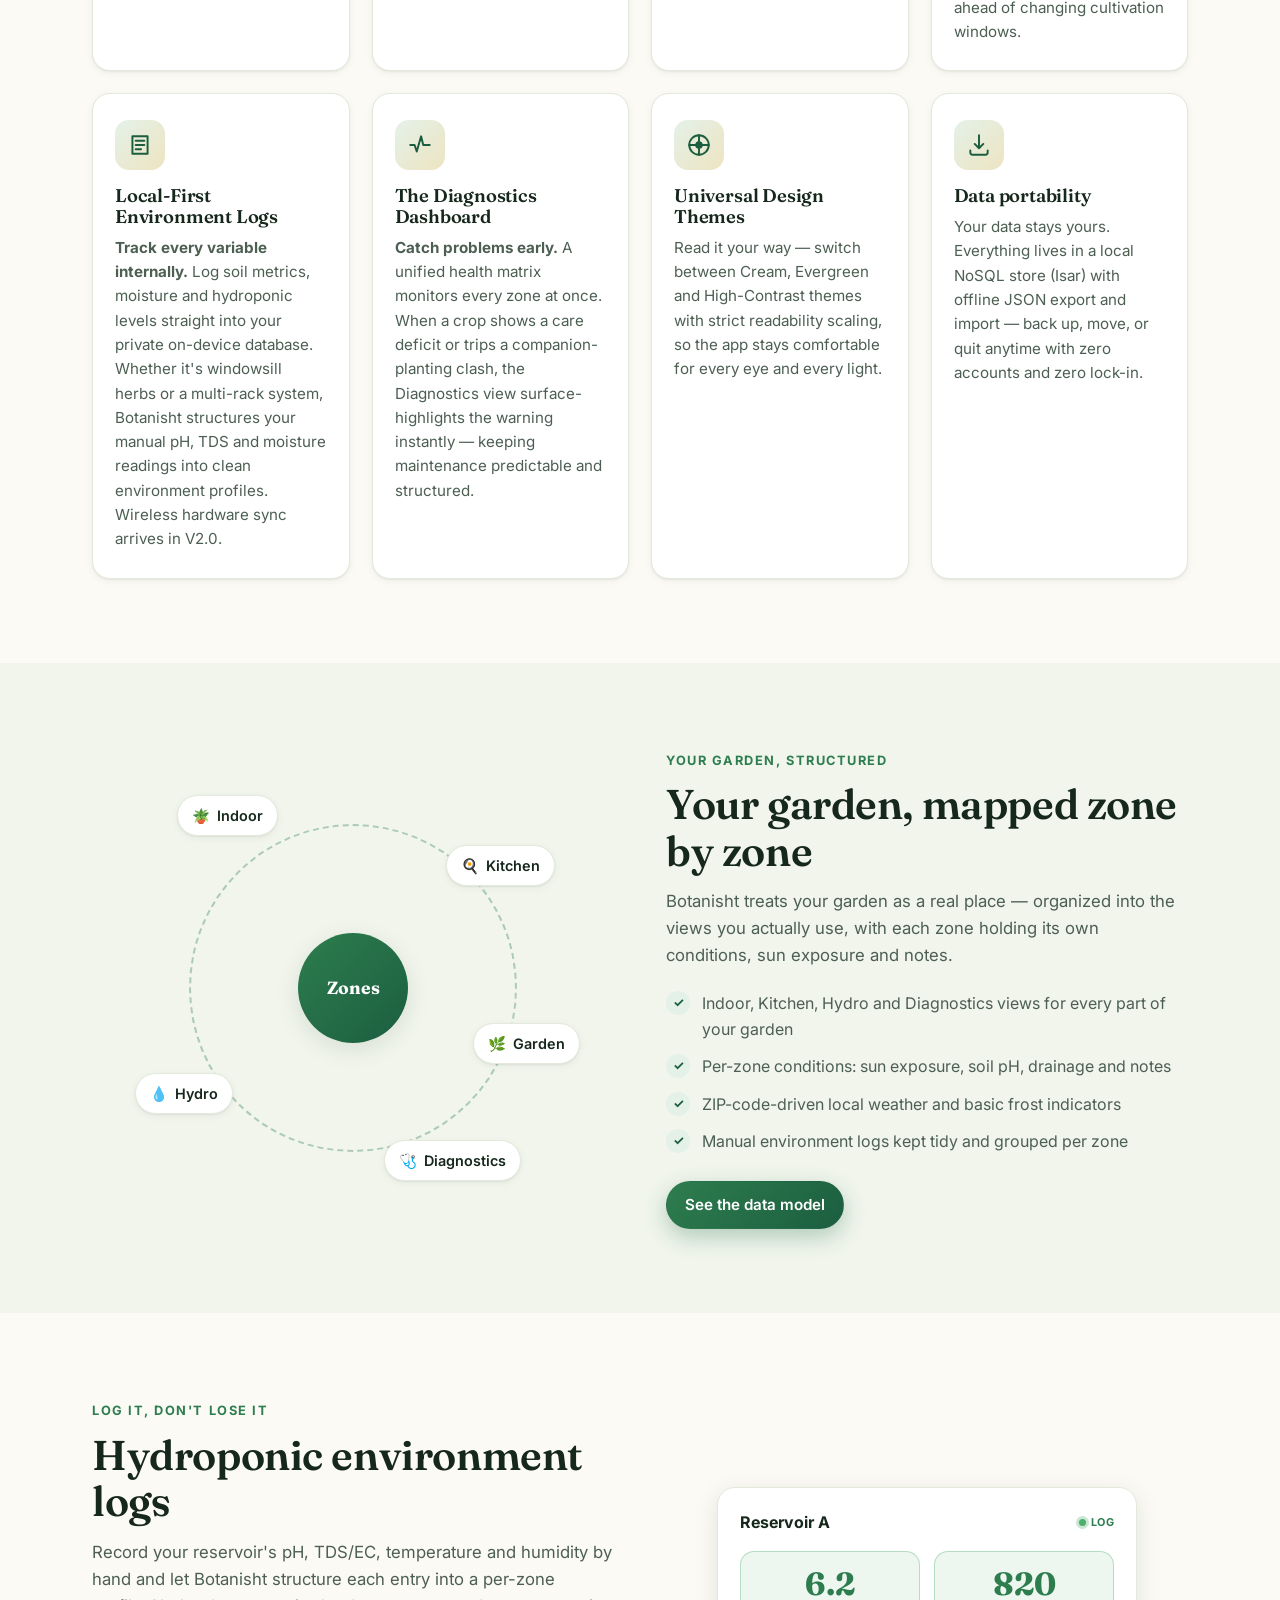
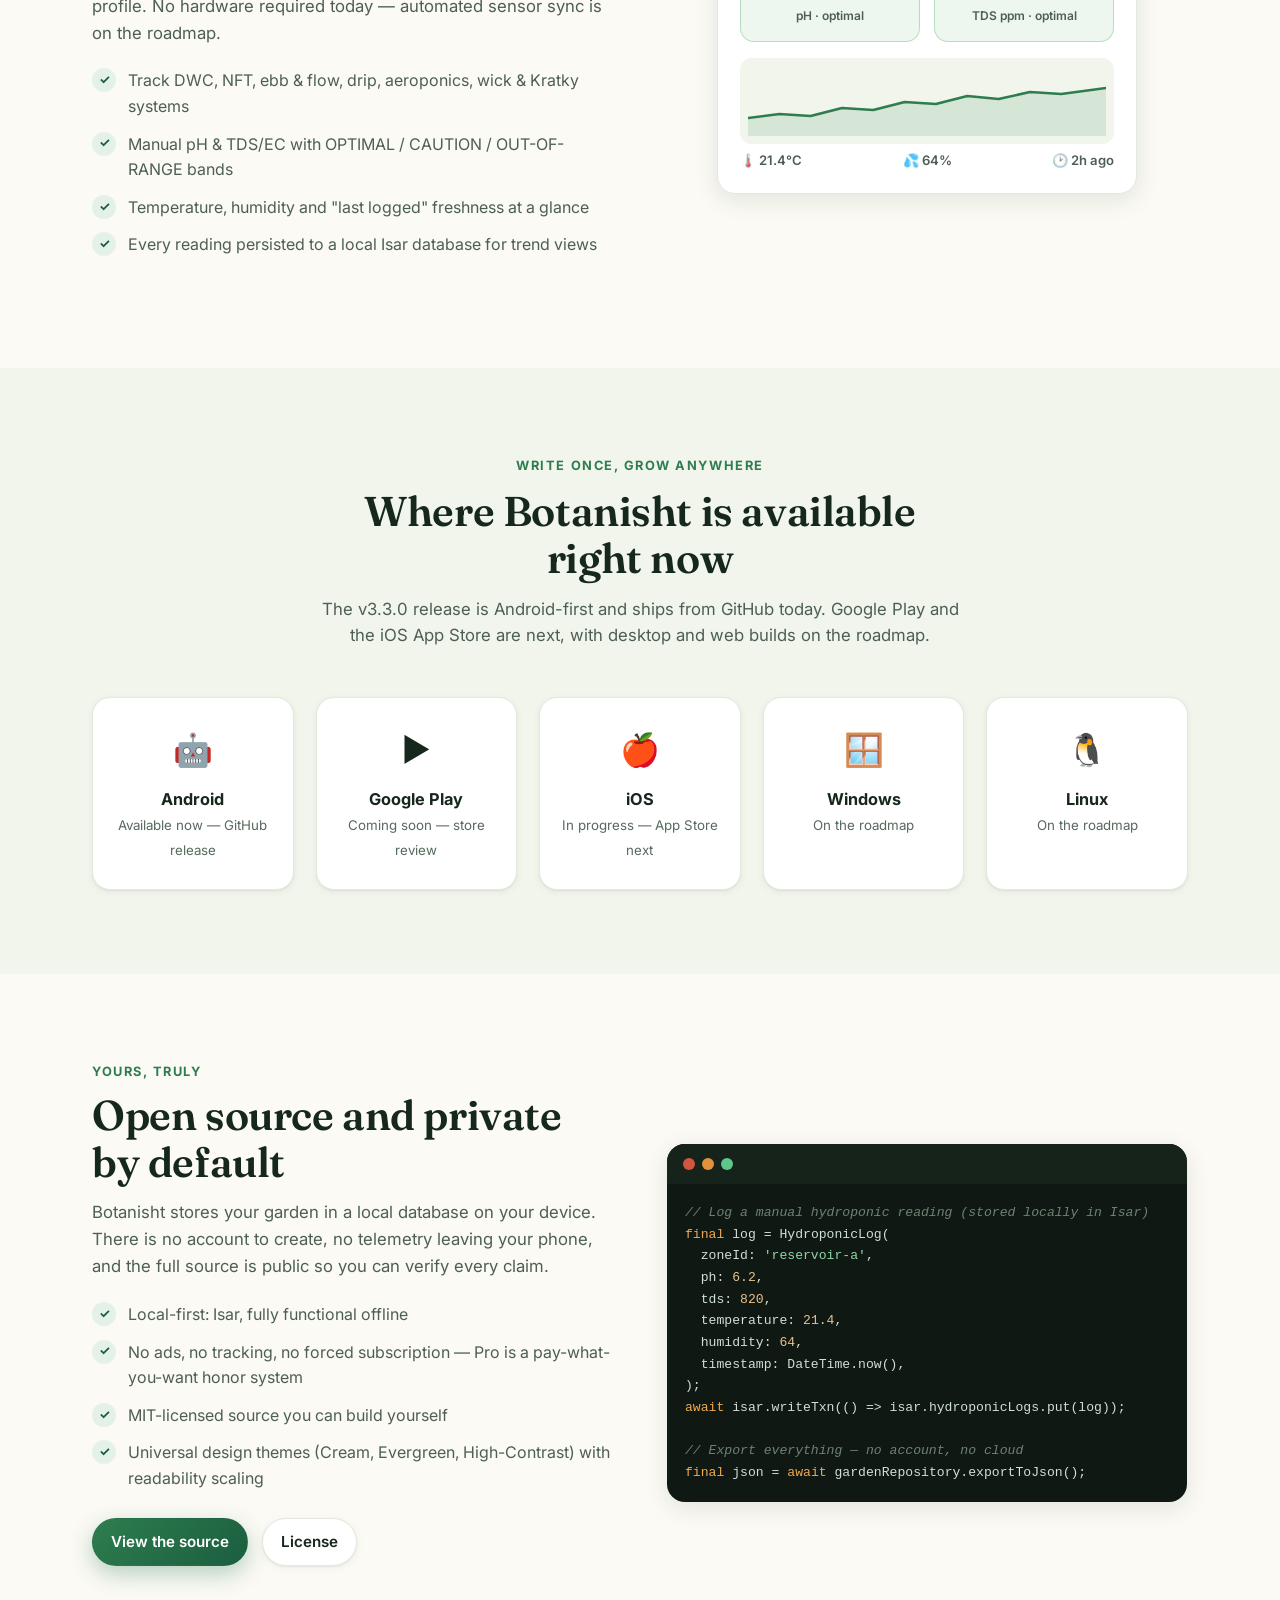
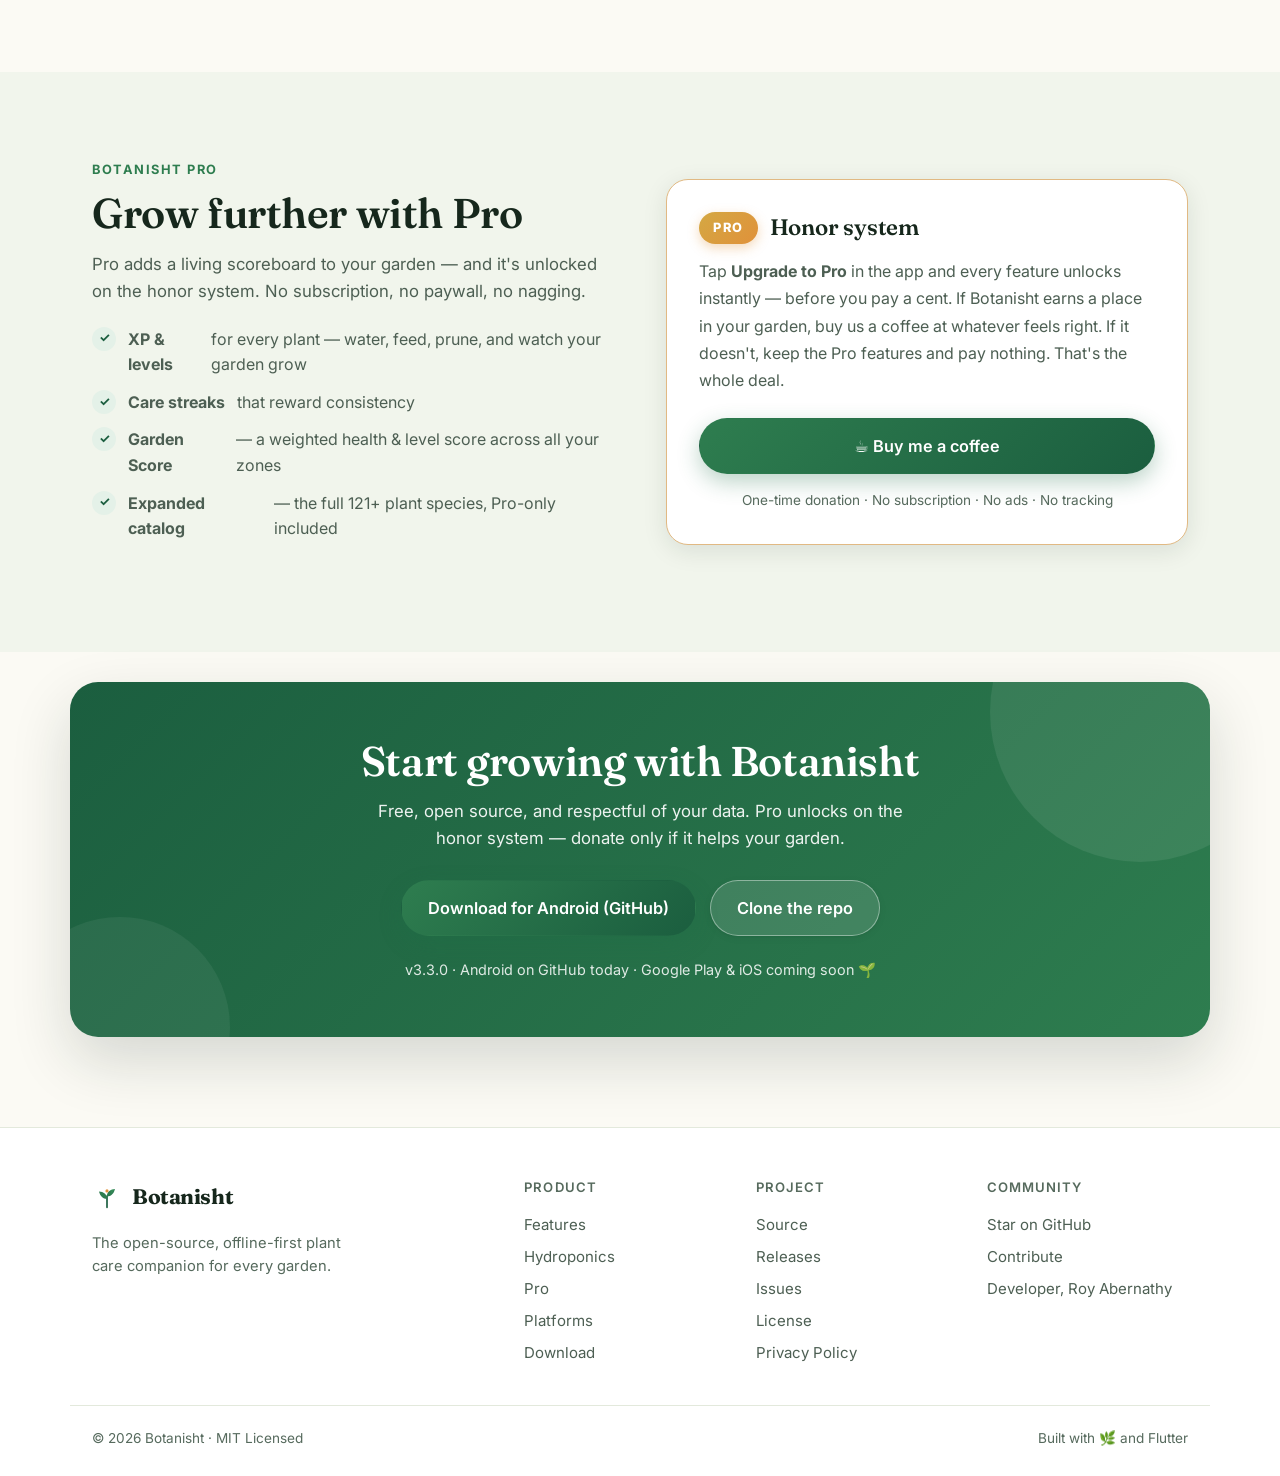
==== commit 8e7df5d1: "Update index.html" ====
--- a/index.html
+++ b/index.html
@@ -431,6 +431,7 @@
         <a href="https://github.com/royabby365/botanisht/releases" target="_blank" rel="noopener">Releases</a>
         <a href="https://github.com/royabby365/botanisht/issues" target="_blank" rel="noopener">Issues</a>
         <a href="https://github.com/royabby365/botanisht/blob/main/LICENSE" target="_blank" rel="noopener">License</a>
+        <a href="https://botanisht.com/privacy" target="_blank" rel="noopener">Privacy Policy</a>
       </nav>
       <nav class="footer__col" aria-label="Community">
         <h4>Community</h4>
@@ -438,7 +439,6 @@
         <a href="https://github.com/royabby365/botanisht/blob/main/CONTRIBUTING.md" target="_blank" rel="noopener">Contribute</a>
       <nav class="footer__col" aria-label="Developer">
         <a href="https://royabernathy.info" target="_blank" rel="noopener">Developer, Roy Abernathy</a>
-        <a href="https://botanisht.com/privacy" target="_blank" rel="noopener">Privacy Policy</a>
       </nav>
     </div>
     <div class="container footer__bottom">
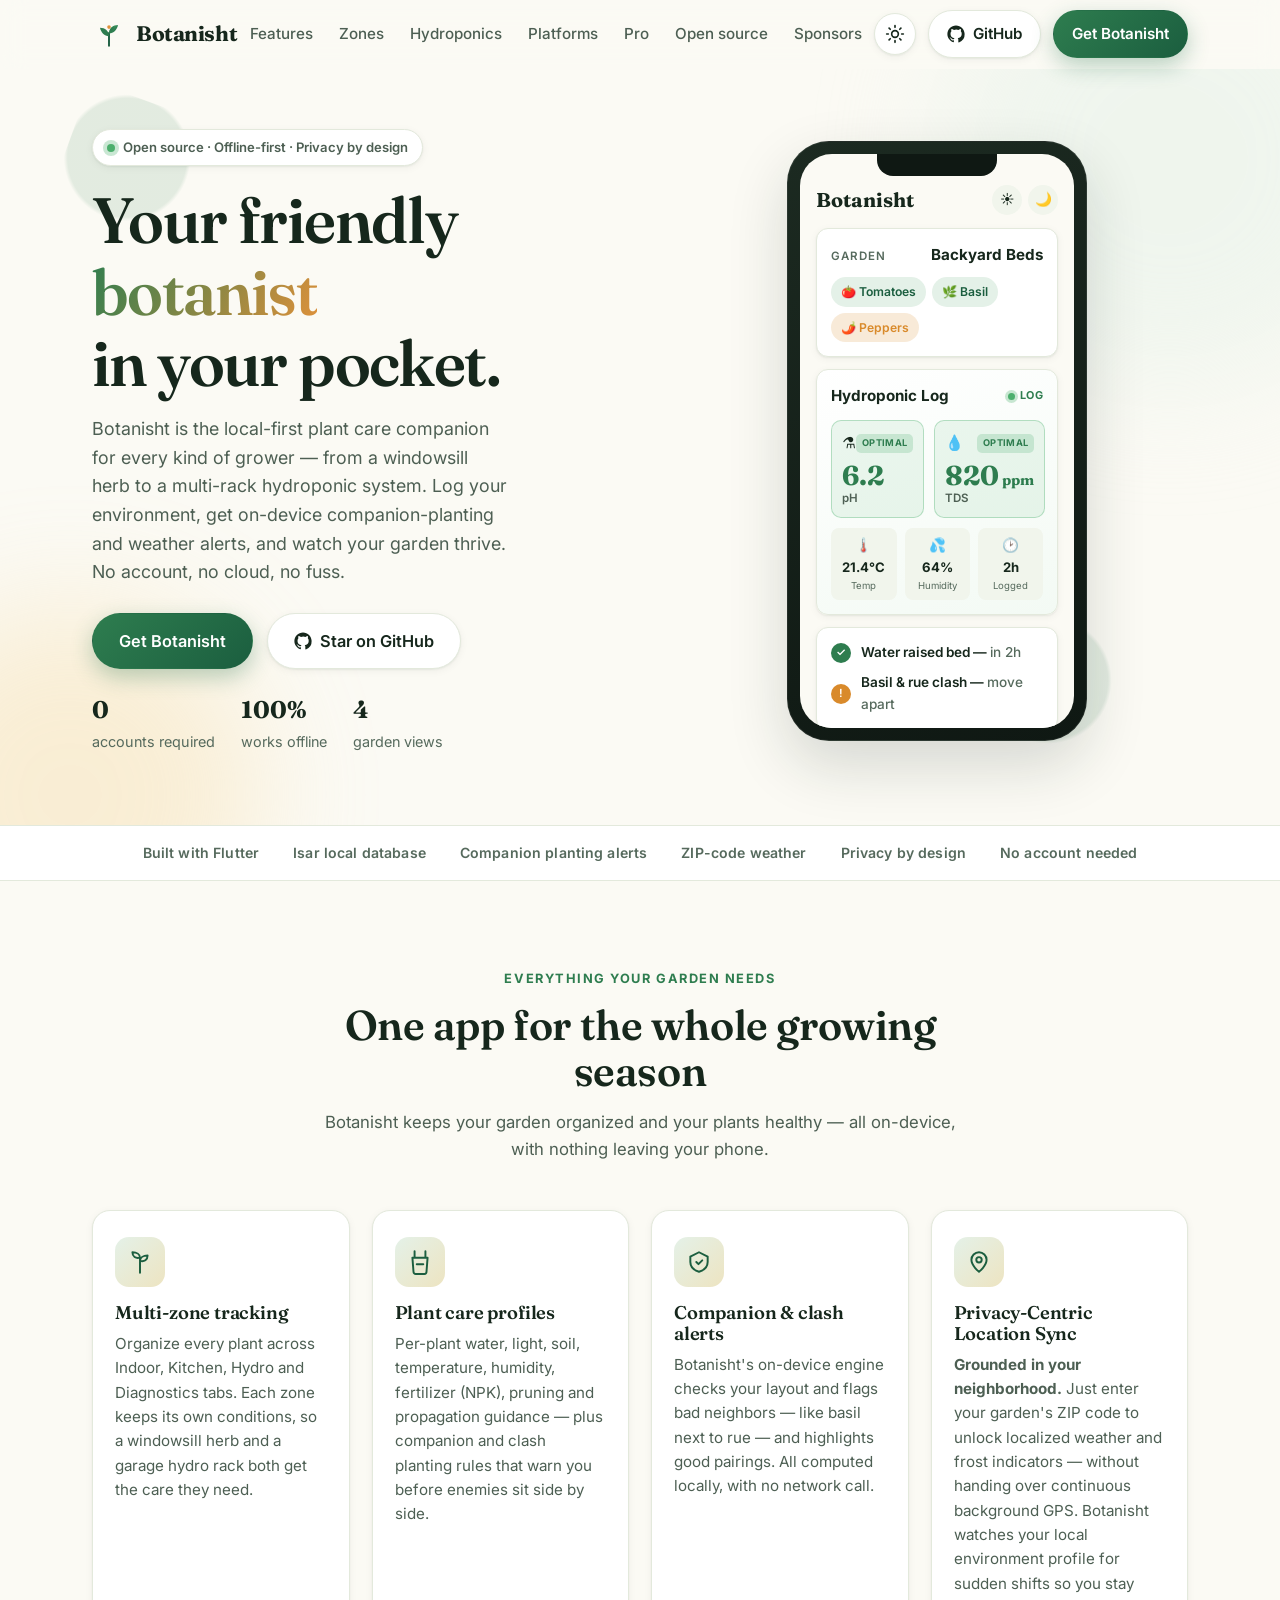
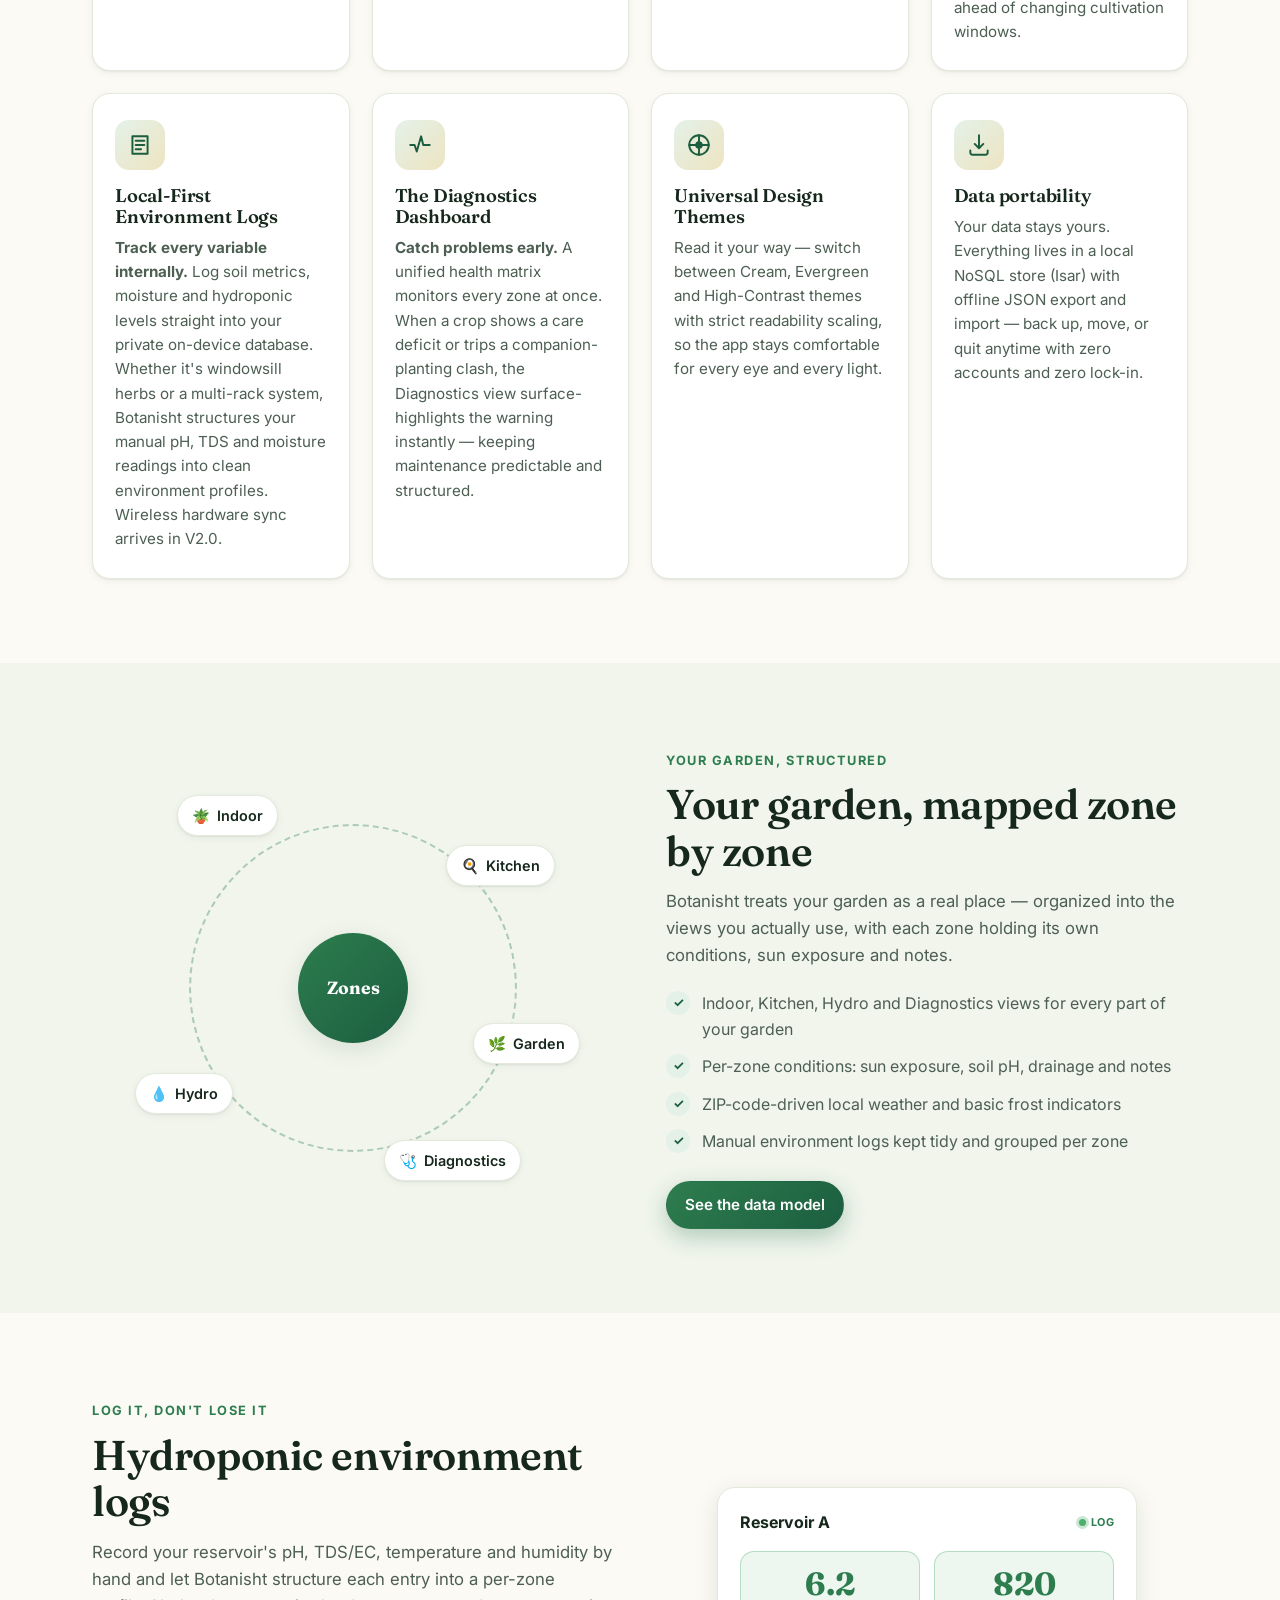
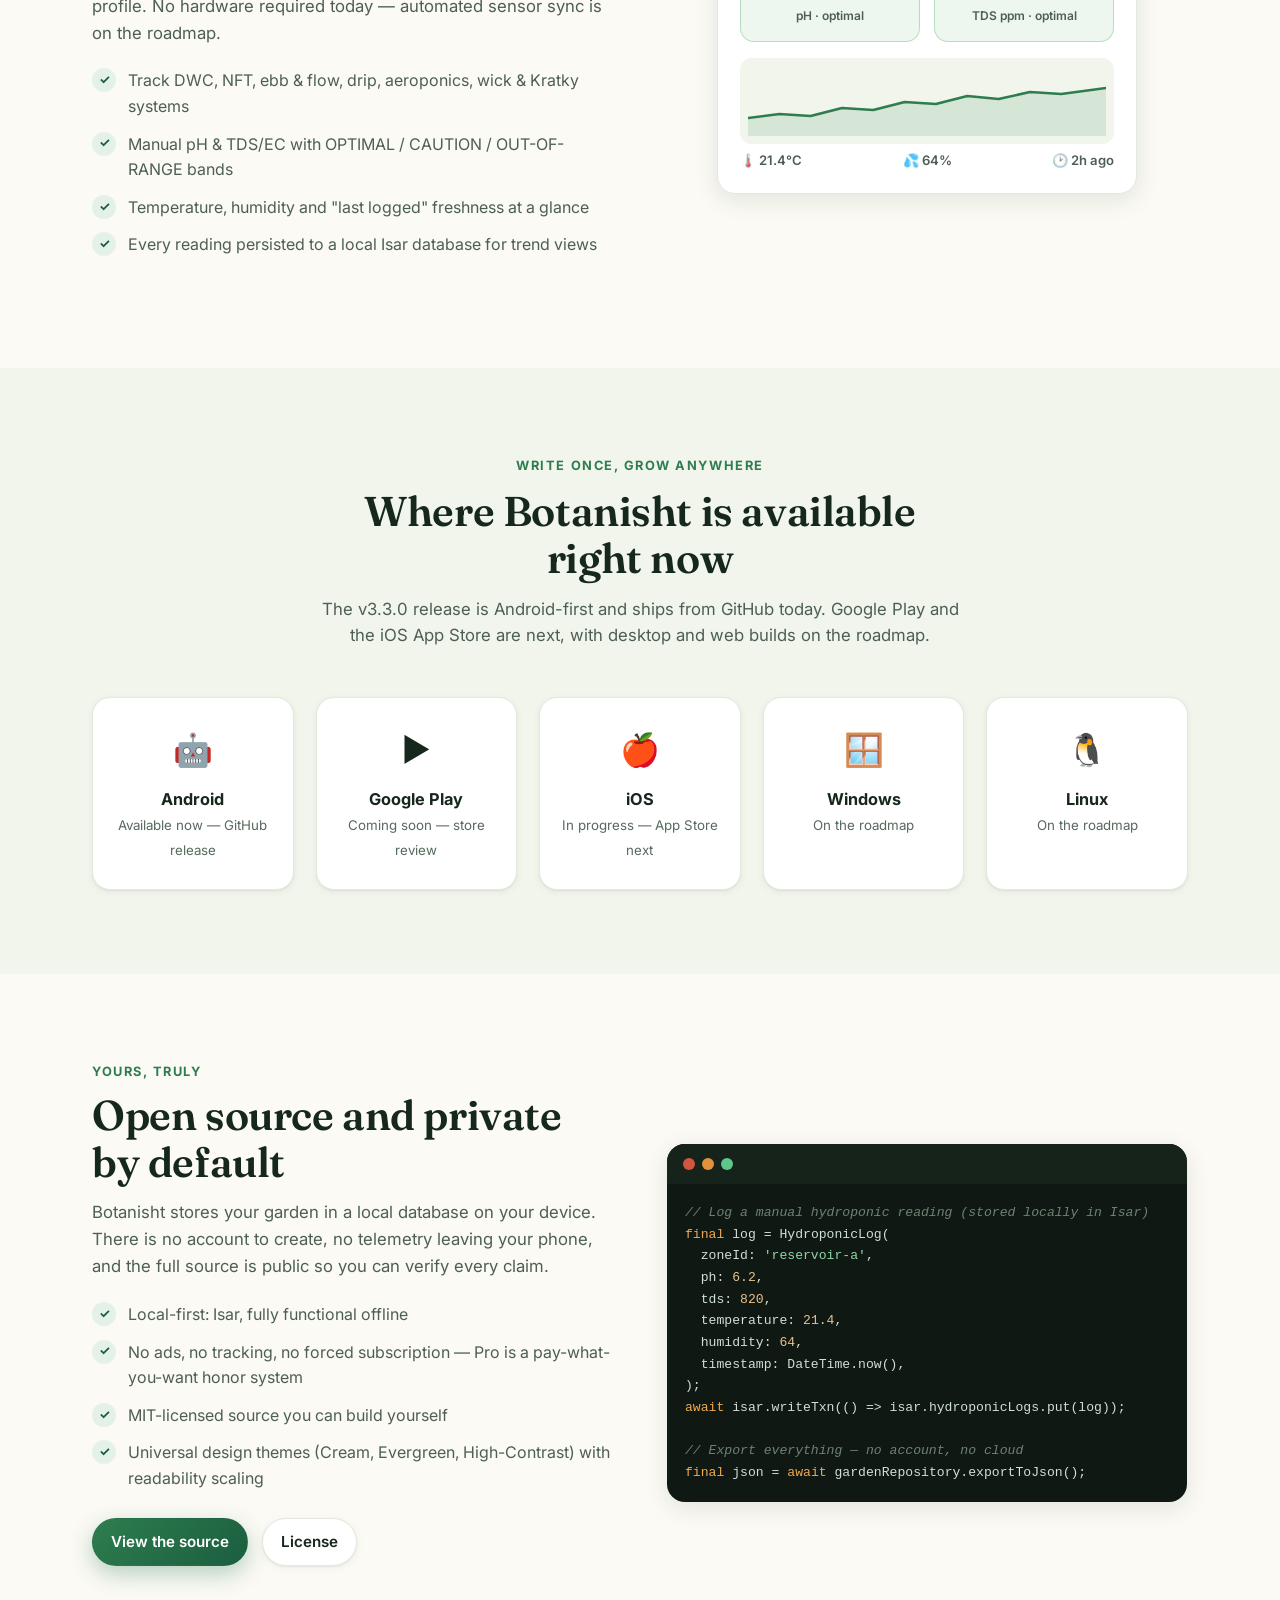
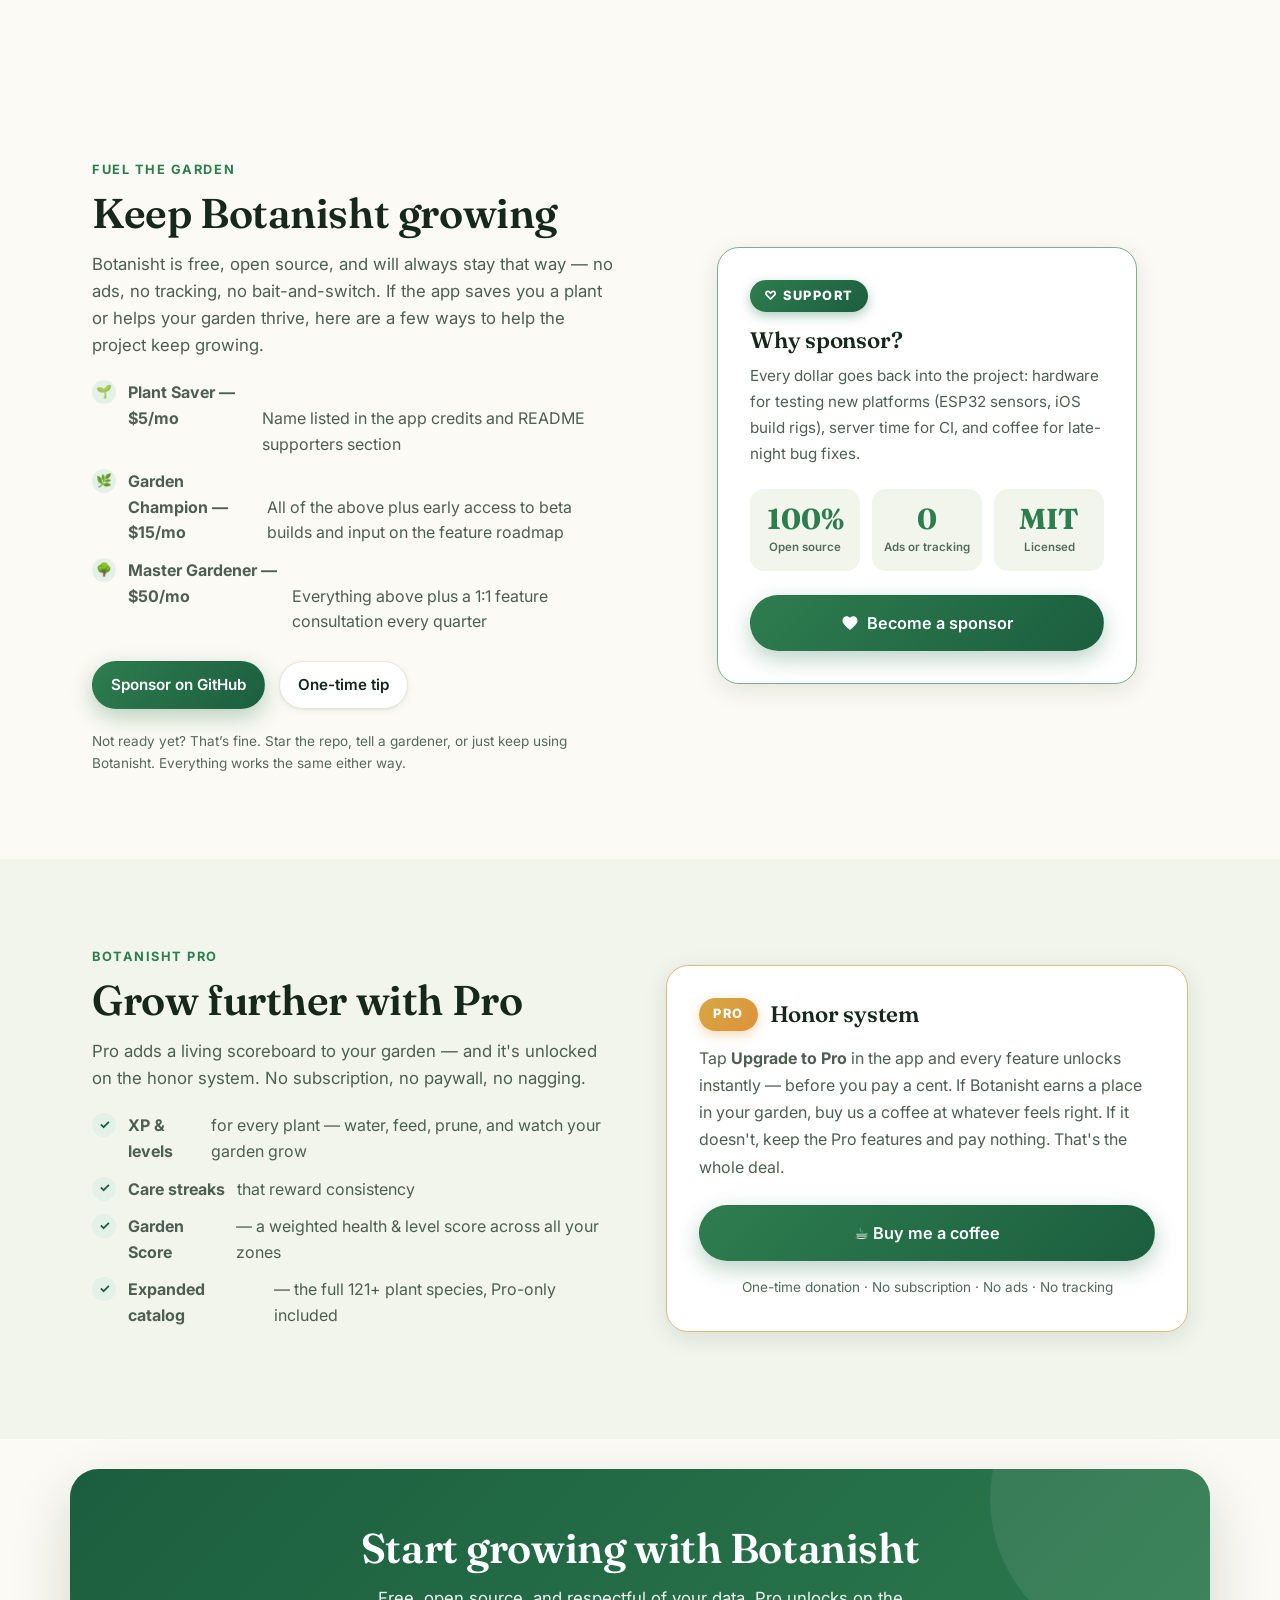
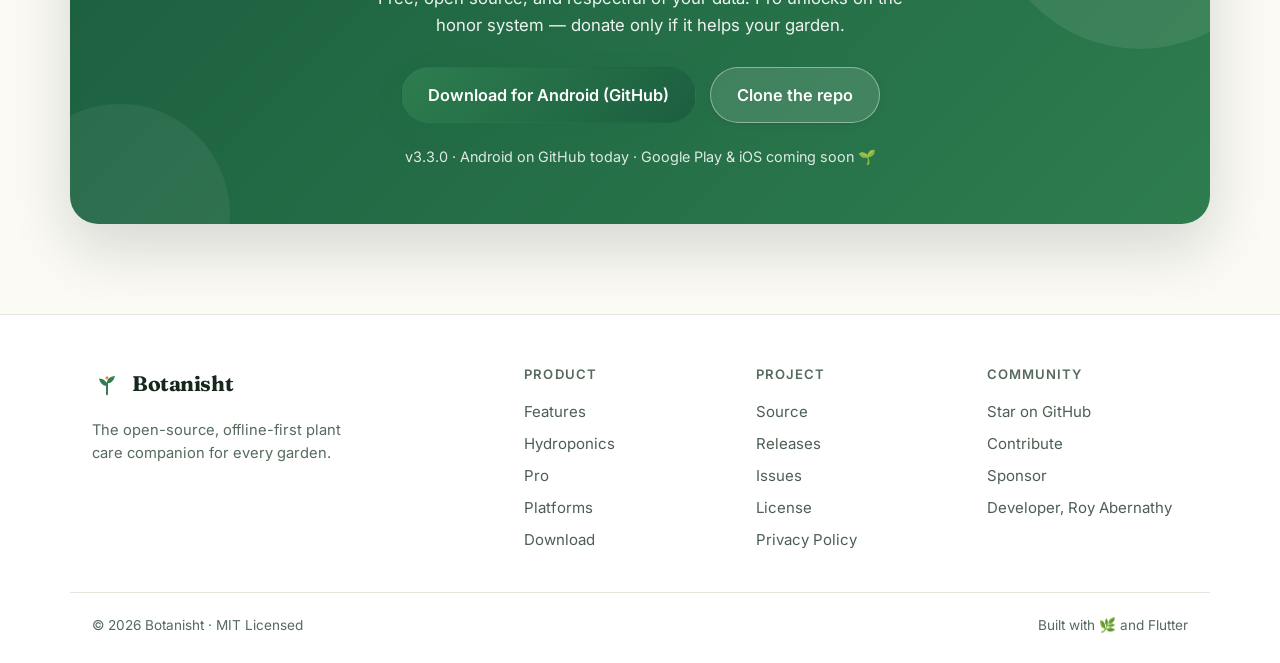
==== commit 56625189: "site: add Sponsors section with tiered sponsorship, card, and nav/footer links" ====
--- a/index.html
+++ b/index.html
@@ -32,6 +32,7 @@
         <a href="#platforms">Platforms</a>
         <a href="#pro">Pro</a>
         <a href="#opensource">Open source</a>
+        <a href="#sponsors">Sponsors</a>
       </nav>
 
       <div class="nav__actions">
@@ -353,6 +354,62 @@
 
 <span class="c-com">// Export everything — no account, no cloud</span>
 <span class="c-key">final</span> json = <span class="c-key">await</span> gardenRepository.exportToJson();</code></pre>
+          </div>
+        </div>
+      </div>
+    </section>
+
+    <!-- ===================== SPONSORS ===================== -->
+    <section class="section" id="sponsors">
+      <div class="container split">
+        <div class="split__copy reveal">
+          <span class="eyebrow">Fuel the garden</span>
+          <h2 class="section__title">Keep Botanisht growing</h2>
+          <p class="section__sub">
+            Botanisht is free, open source, and will always stay that way &mdash; no ads, no
+            tracking, no bait-and-switch. If the app saves you a plant or helps your garden
+            thrive, here are a few ways to help the project keep growing.
+          </p>
+          <ul class="checklist">
+            <li><span>🌱</span> <strong>Plant Saver &mdash; $5/mo</strong><br/>Name listed in the app credits and README supporters section</li>
+            <li><span>🌿</span> <strong>Garden Champion &mdash; $15/mo</strong><br/>All of the above plus early access to beta builds and input on the feature roadmap</li>
+            <li><span>🌳</span> <strong>Master Gardener &mdash; $50/mo</strong><br/>Everything above plus a 1:1 feature consultation every quarter</li>
+          </ul>
+          <div class="hero__cta">
+            <a class="btn btn--primary" href="https://github.com/sponsors/royabby365" target="_blank" rel="noopener">Sponsor on GitHub</a>
+            <a class="btn btn--ghost" href="https://buymeacoffee.com/royabby" target="_blank" rel="noopener">One-time tip</a>
+          </div>
+          <p style="color: var(--ink-faint); font-size: .85rem; margin-top: 8px;">
+            Not ready yet? That&rsquo;s fine. Star the repo, tell a gardener, or just keep using Botanisht. Everything works the same either way.
+          </p>
+        </div>
+        <div class="split__media reveal" aria-hidden="true">
+          <div class="sponsor-card">
+            <div class="sponsor-card__badge">♡ SUPPORT</div>
+            <h3 class="sponsor-card__title">Why sponsor?</h3>
+            <p class="sponsor-card__copy">
+              Every dollar goes back into the project: hardware for testing new platforms
+              (ESP32 sensors, iOS build rigs), server time for CI, and coffee for late-night
+              bug fixes.
+            </p>
+            <div class="sponsor-card__stats">
+              <div class="sponsor-stat">
+                <span class="sponsor-stat__num">100%</span>
+                <span class="sponsor-stat__lbl">Open source</span>
+              </div>
+              <div class="sponsor-stat">
+                <span class="sponsor-stat__num">0</span>
+                <span class="sponsor-stat__lbl">Ads or tracking</span>
+              </div>
+              <div class="sponsor-stat">
+                <span class="sponsor-stat__num">MIT</span>
+                <span class="sponsor-stat__lbl">Licensed</span>
+              </div>
+            </div>
+            <a class="btn btn--primary btn--lg sponsor-card__btn" href="https://github.com/sponsors/royabby365" target="_blank" rel="noopener">
+              <svg width="18" height="18" viewBox="0 0 24 24" fill="currentColor" aria-hidden="true"><path d="M12 21.35l-1.45-1.32C5.4 15.36 2 12.28 2 8.5 2 5.42 4.42 3 7.5 3c1.74 0 3.41.81 4.5 2.09C13.09 3.81 14.76 3 16.5 3 19.58 3 22 5.42 22 8.5c0 3.78-3.4 6.86-8.55 11.54L12 21.35z"/></svg>
+              Become a sponsor
+            </a>
           </div>
         </div>
       </div>
@@ -437,6 +494,7 @@
         <h4>Community</h4>
         <a href="https://github.com/royabby365/botanisht/stargazers" target="_blank" rel="noopener">Star on GitHub</a>
         <a href="https://github.com/royabby365/botanisht/blob/main/CONTRIBUTING.md" target="_blank" rel="noopener">Contribute</a>
+        <a href="#sponsors">Sponsor</a>
       <nav class="footer__col" aria-label="Developer">
         <a href="https://royabernathy.info" target="_blank" rel="noopener">Developer, Roy Abernathy</a>
       </nav>
--- a/assets/css/style.css
+++ b/assets/css/style.css
@@ -381,3 +381,72 @@
 .pro-card__copy { color: var(--ink-soft); line-height: 1.7; margin-bottom: 24px; }
 .pro-card__btn { width: 100%; justify-content: center; margin-top: auto; }
 .pro-card__note { text-align: center; color: var(--ink-faint); font-size: .85rem; margin-top: 16px; }
+
+/* ===================== SPONSORS ===================== */
+.sponsor-card {
+  background: var(--bg-elev);
+  border: 1.5px solid color-mix(in srgb, var(--leaf) 55%, var(--line));
+  border-radius: 22px;
+  padding: 32px;
+  box-shadow: var(--shadow-md);
+  display: flex;
+  flex-direction: column;
+  max-width: 420px;
+  margin: 0 auto;
+  width: 100%;
+}
+.sponsor-card__badge {
+  display: inline-block;
+  background: linear-gradient(135deg, var(--leaf) 0%, var(--leaf-deep) 100%);
+  color: #fff;
+  font-weight: 800;
+  font-size: .8rem;
+  letter-spacing: .12em;
+  padding: 6px 14px;
+  border-radius: 999px;
+  box-shadow: 0 4px 12px rgba(30,110,70,.35);
+  margin-bottom: 16px;
+  width: fit-content;
+}
+.sponsor-card__title {
+  font-size: 1.4rem;
+  margin-bottom: 10px;
+}
+.sponsor-card__copy {
+  color: var(--ink-soft);
+  line-height: 1.7;
+  font-size: .95rem;
+  margin-bottom: 22px;
+}
+.sponsor-card__stats {
+  display: grid;
+  grid-template-columns: repeat(3, 1fr);
+  gap: 12px;
+  margin-bottom: 24px;
+}
+.sponsor-stat {
+  text-align: center;
+  background: var(--bg-tint);
+  border-radius: 14px;
+  padding: 14px 8px;
+}
+.sponsor-stat__num {
+  display: block;
+  font-family: var(--font-display);
+  font-weight: 700;
+  font-size: 1.8rem;
+  color: var(--leaf);
+  line-height: 1.1;
+}
+.sponsor-stat__lbl {
+  display: block;
+  font-size: .72rem;
+  color: var(--ink-faint);
+  margin-top: 4px;
+  font-weight: 600;
+}
+.sponsor-card__btn {
+  width: 100%;
+  justify-content: center;
+  margin-top: auto;
+}
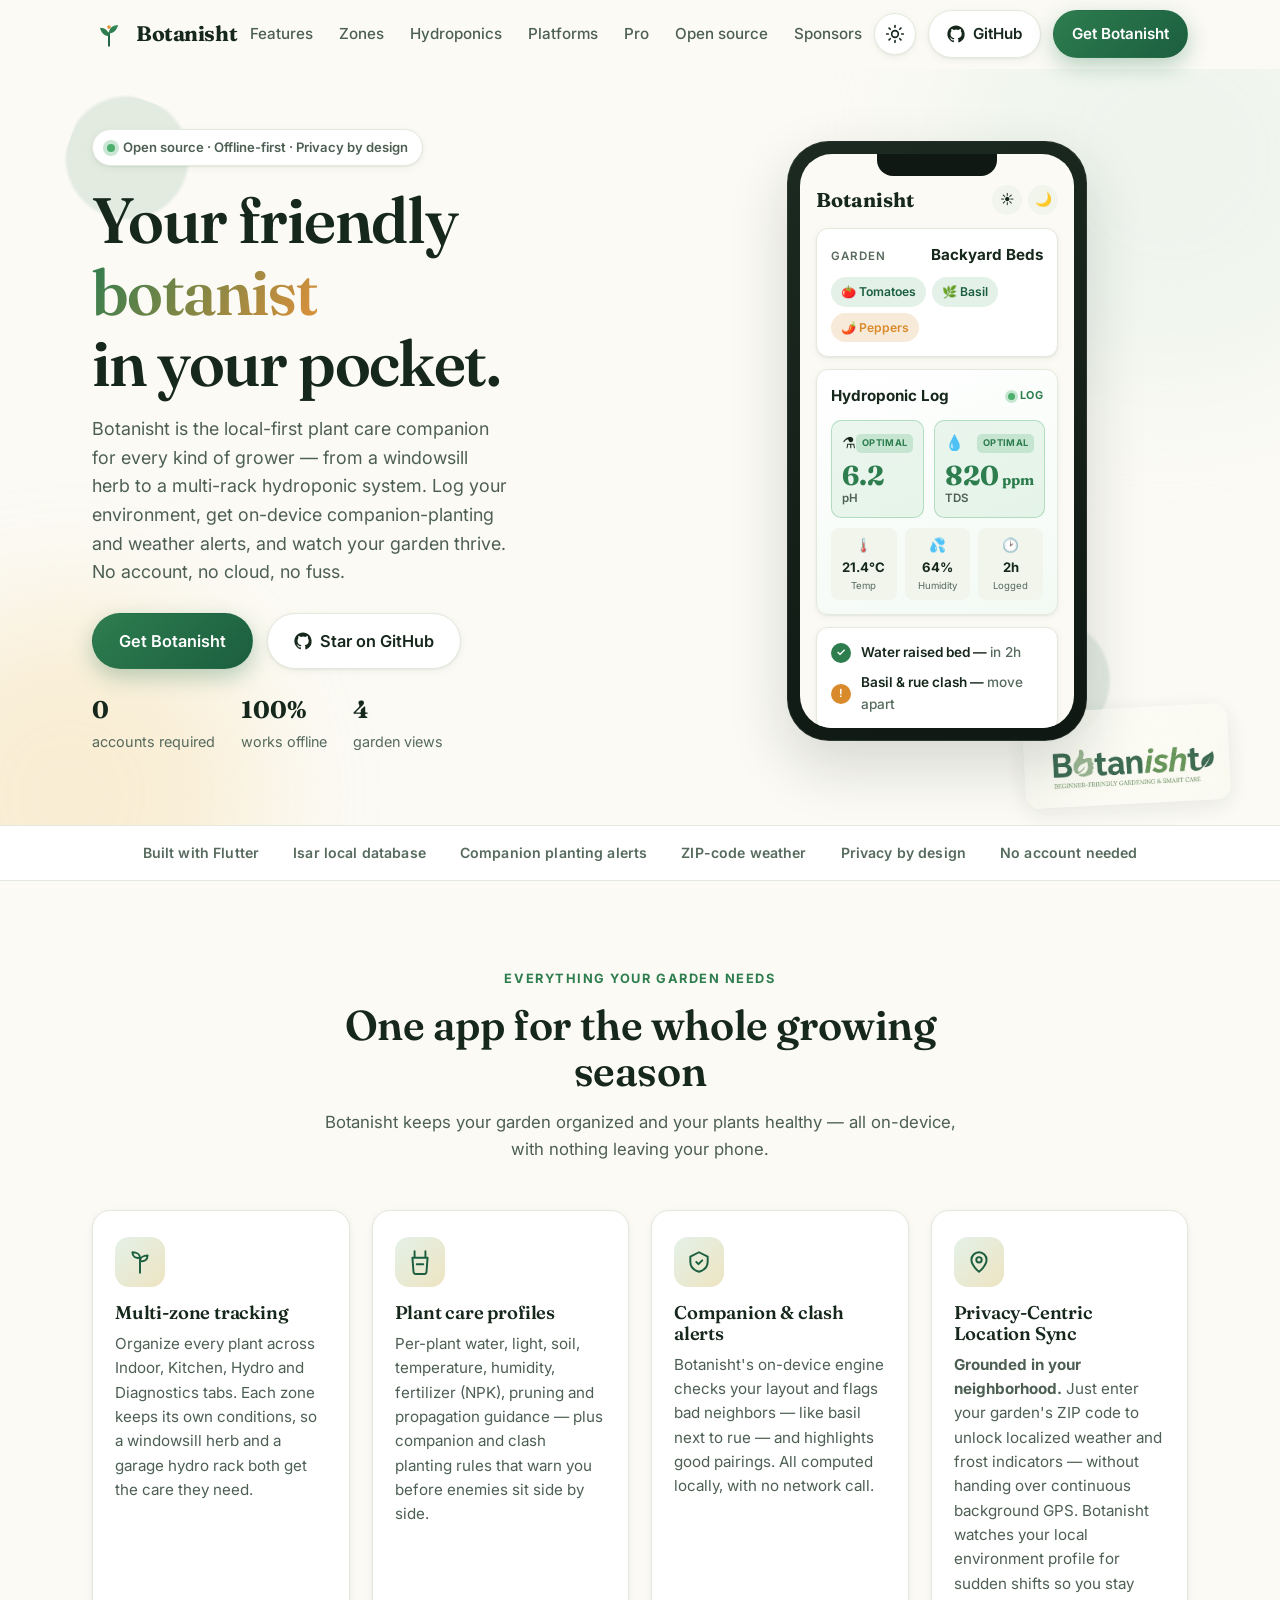
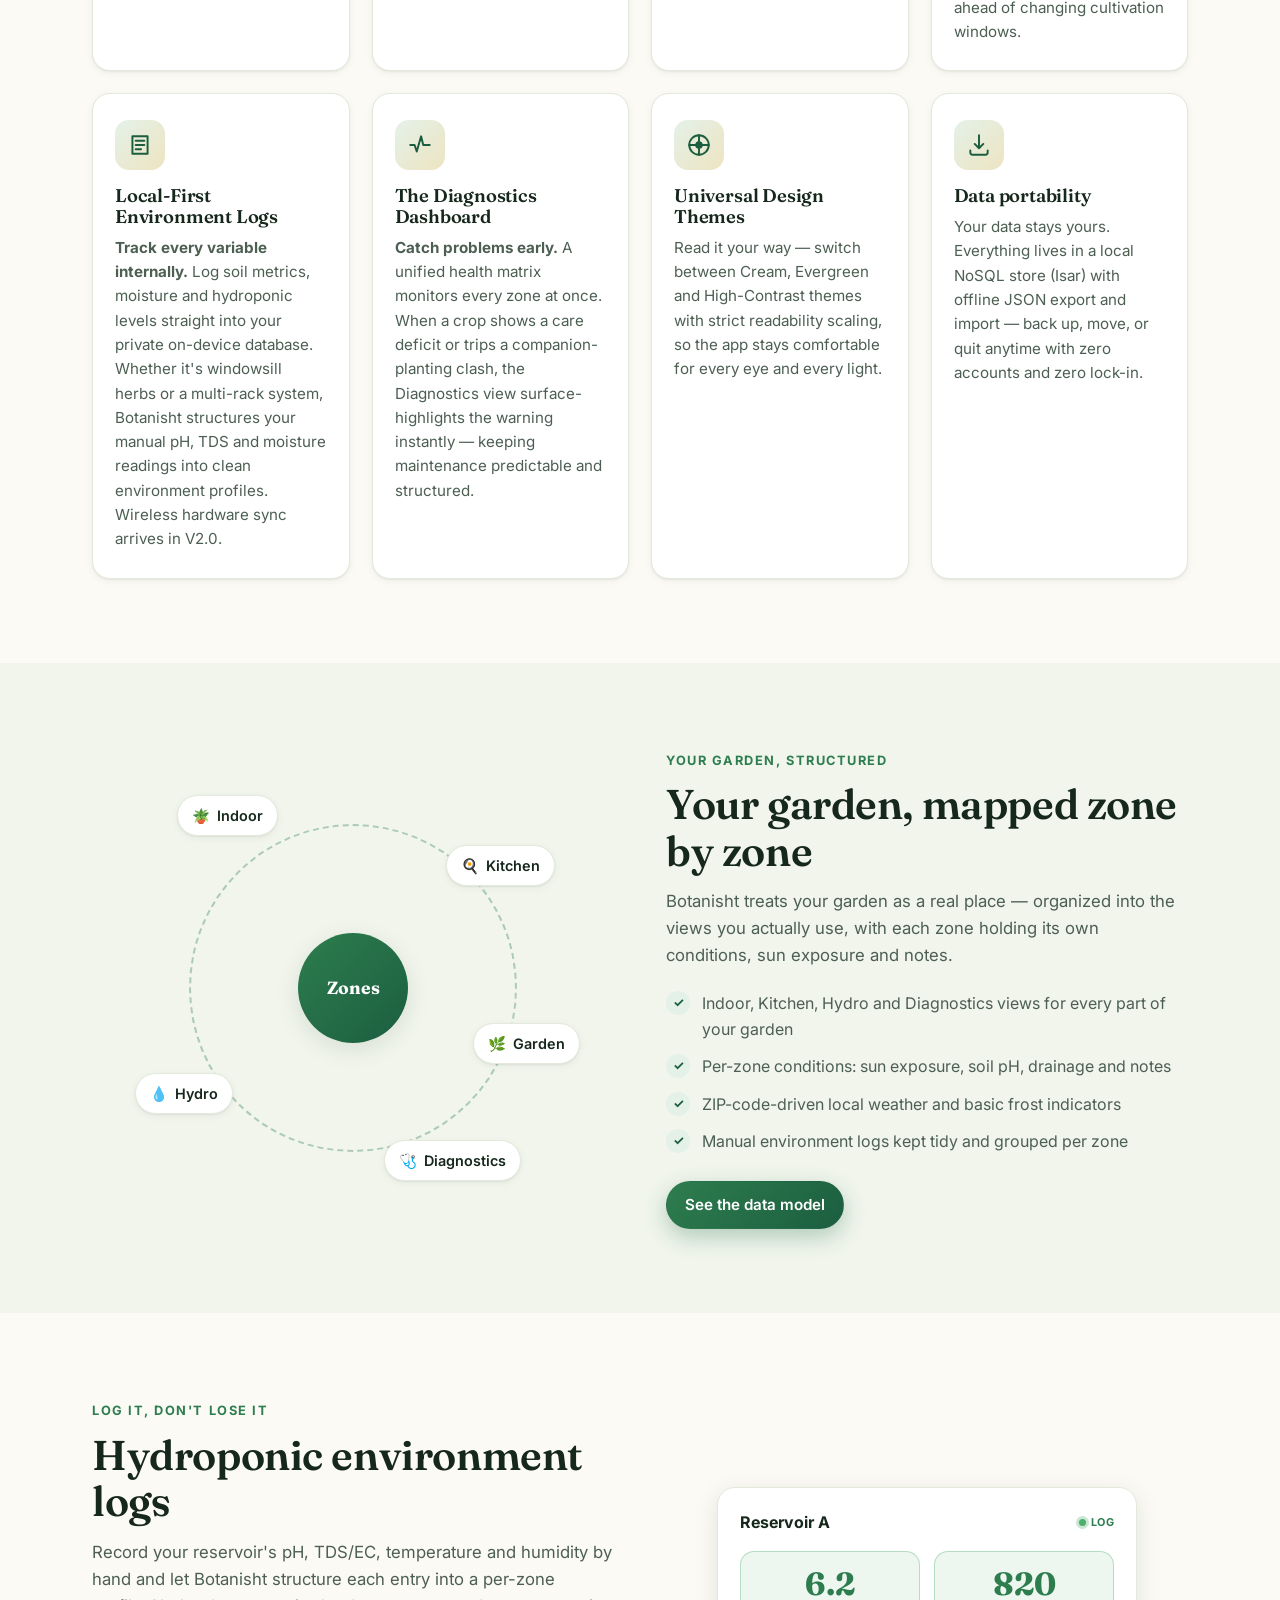
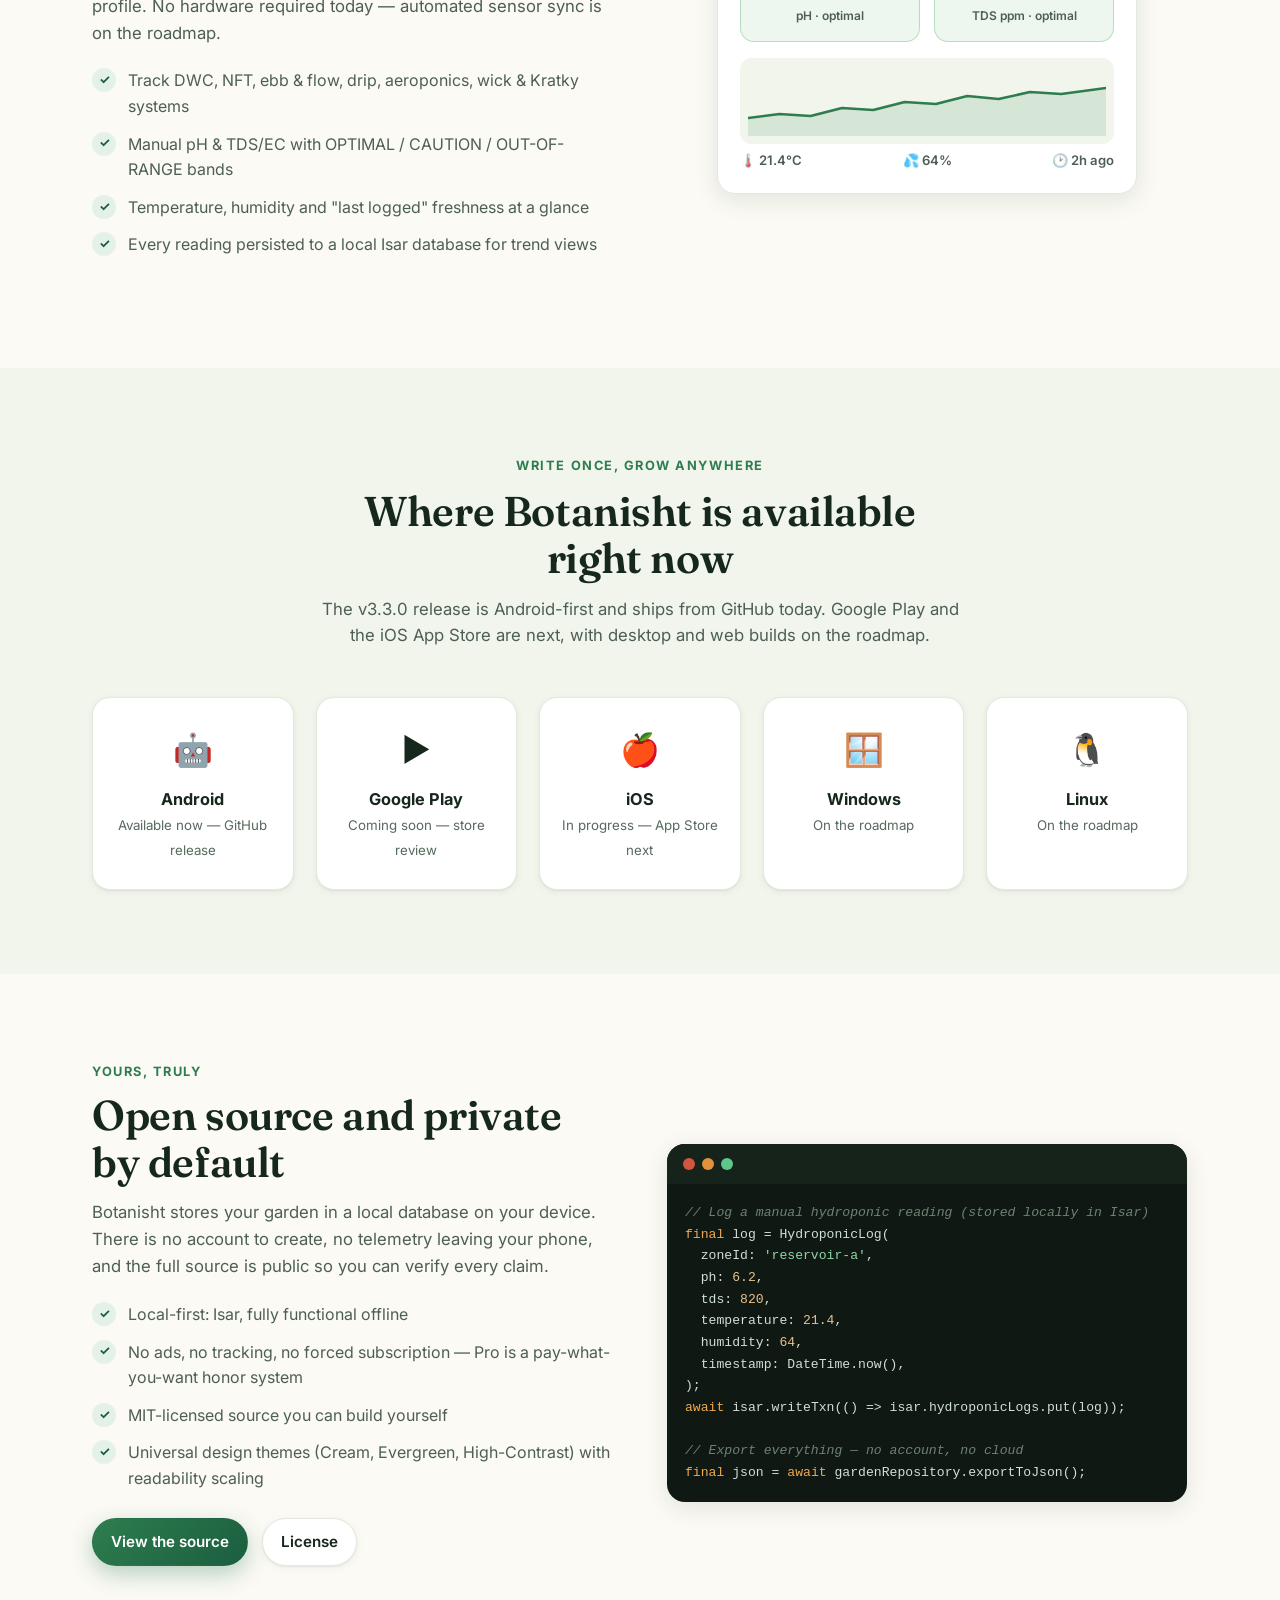
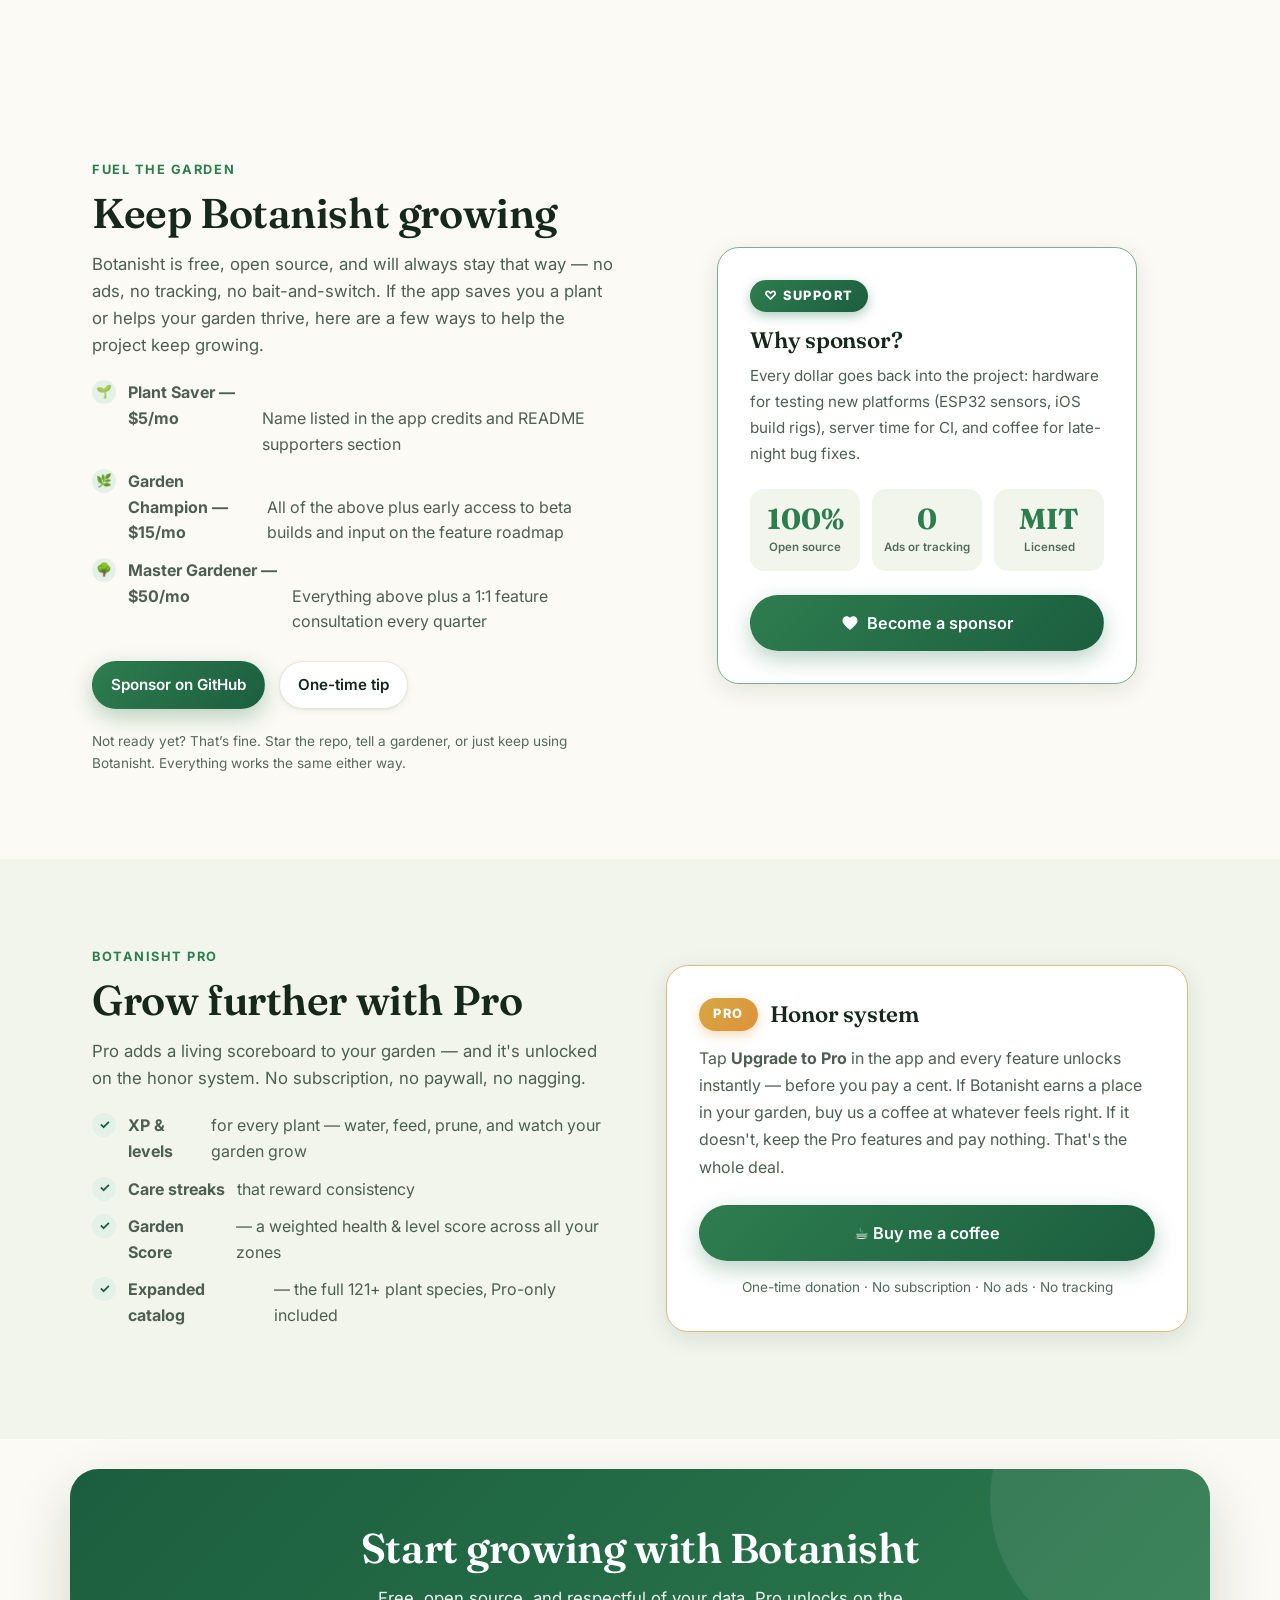
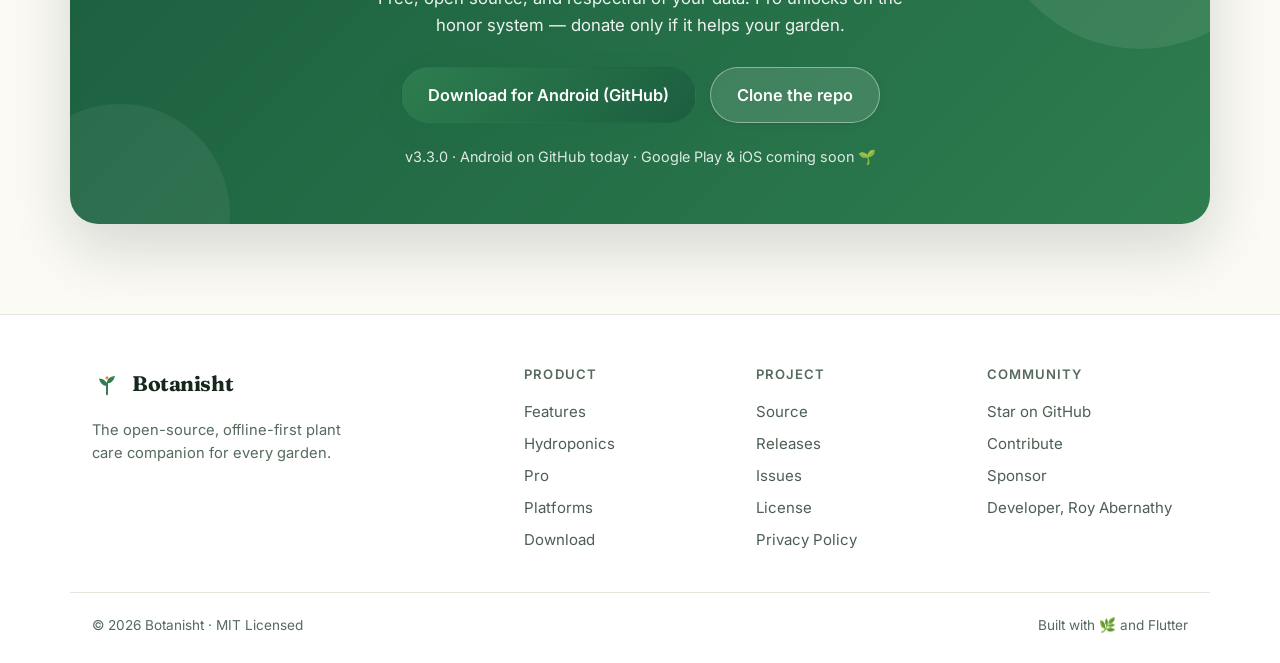
==== commit 1151cce9: "feat(branding): add real wordmark logo to hero + Open Graph image - Add logo-wordmark.png as hero ba" ====
--- a/index.html
+++ b/index.html
@@ -5,6 +5,16 @@
   <meta name="viewport" content="width=device-width, initial-scale=1.0" />
   <title>Botanisht — Your friendly botanist in your pocket</title>
   <meta name="description" content="Botanisht is the open-source, offline-first plant care companion for every garden — from windowsill herbs to hydroponic systems. Local environment logs, companion-planting alerts, ZIP-code weather, universal design themes, and an optional Pro tier on the honor system. No account, no cloud." />
+  <!-- Open Graph / social share -->
+  <meta property="og:title" content="Botanisht — Your friendly botanist in your pocket" />
+  <meta property="og:description" content="Local-first plant care companion for every garden. No account, no cloud." />
+  <meta property="og:image" content="https://botanisht.com/assets/img/og-image.png" />
+  <meta property="og:image:width" content="1200" />
+  <meta property="og:image:height" content="630" />
+  <meta property="og:url" content="https://botanisht.com" />
+  <meta property="og:type" content="website" />
+  <meta name="twitter:card" content="summary_large_image" />
+  <meta name="twitter:image" content="https://botanisht.com/assets/img/og-image.png" />
   <meta name="theme-color" content="#1b5e3f" />
   <link rel="icon" type="image/svg+xml" href="assets/img/logo.svg" />
   <link rel="apple-touch-icon" href="assets/img/logo.svg" />
@@ -62,6 +72,9 @@
         <span class="blob blob--2"></span>
         <span class="leaf-deco leaf-deco--1"></span>
         <span class="leaf-deco leaf-deco--2"></span>
+        <span class="wordmark-badge" aria-hidden="true">
+          <img src="assets/img/logo-wordmark.png" alt="" width="280" height="132" />
+        </span>
       </div>
       <div class="container hero__inner">
         <div class="hero__copy reveal">
--- a/assets/css/style.css
+++ b/assets/css/style.css
@@ -150,6 +150,15 @@
   background: radial-gradient(circle at 30% 30%, var(--leaf) 0 30%, transparent 32%); }
 .leaf-deco--1 { top: 40px; left: 4%; transform: rotate(20deg); }
 .leaf-deco--2 { bottom: 30px; right: 6%; transform: rotate(-30deg); }
+.wordmark-badge {
+  position: absolute; bottom: 20px; right: 4%;
+  border-radius: 14px; overflow: hidden;
+  box-shadow: var(--shadow-md);
+  opacity: .85; transform: rotate(-3deg);
+  transition: opacity .3s, transform .3s;
+}
+.wordmark-badge img { display: block; max-width: clamp(130px, 16vw, 260px); height: auto; }
+@media (max-width: 800px) { .wordmark-badge { display: none; } }
 
 .hero__inner {
   position: relative; z-index: 1;
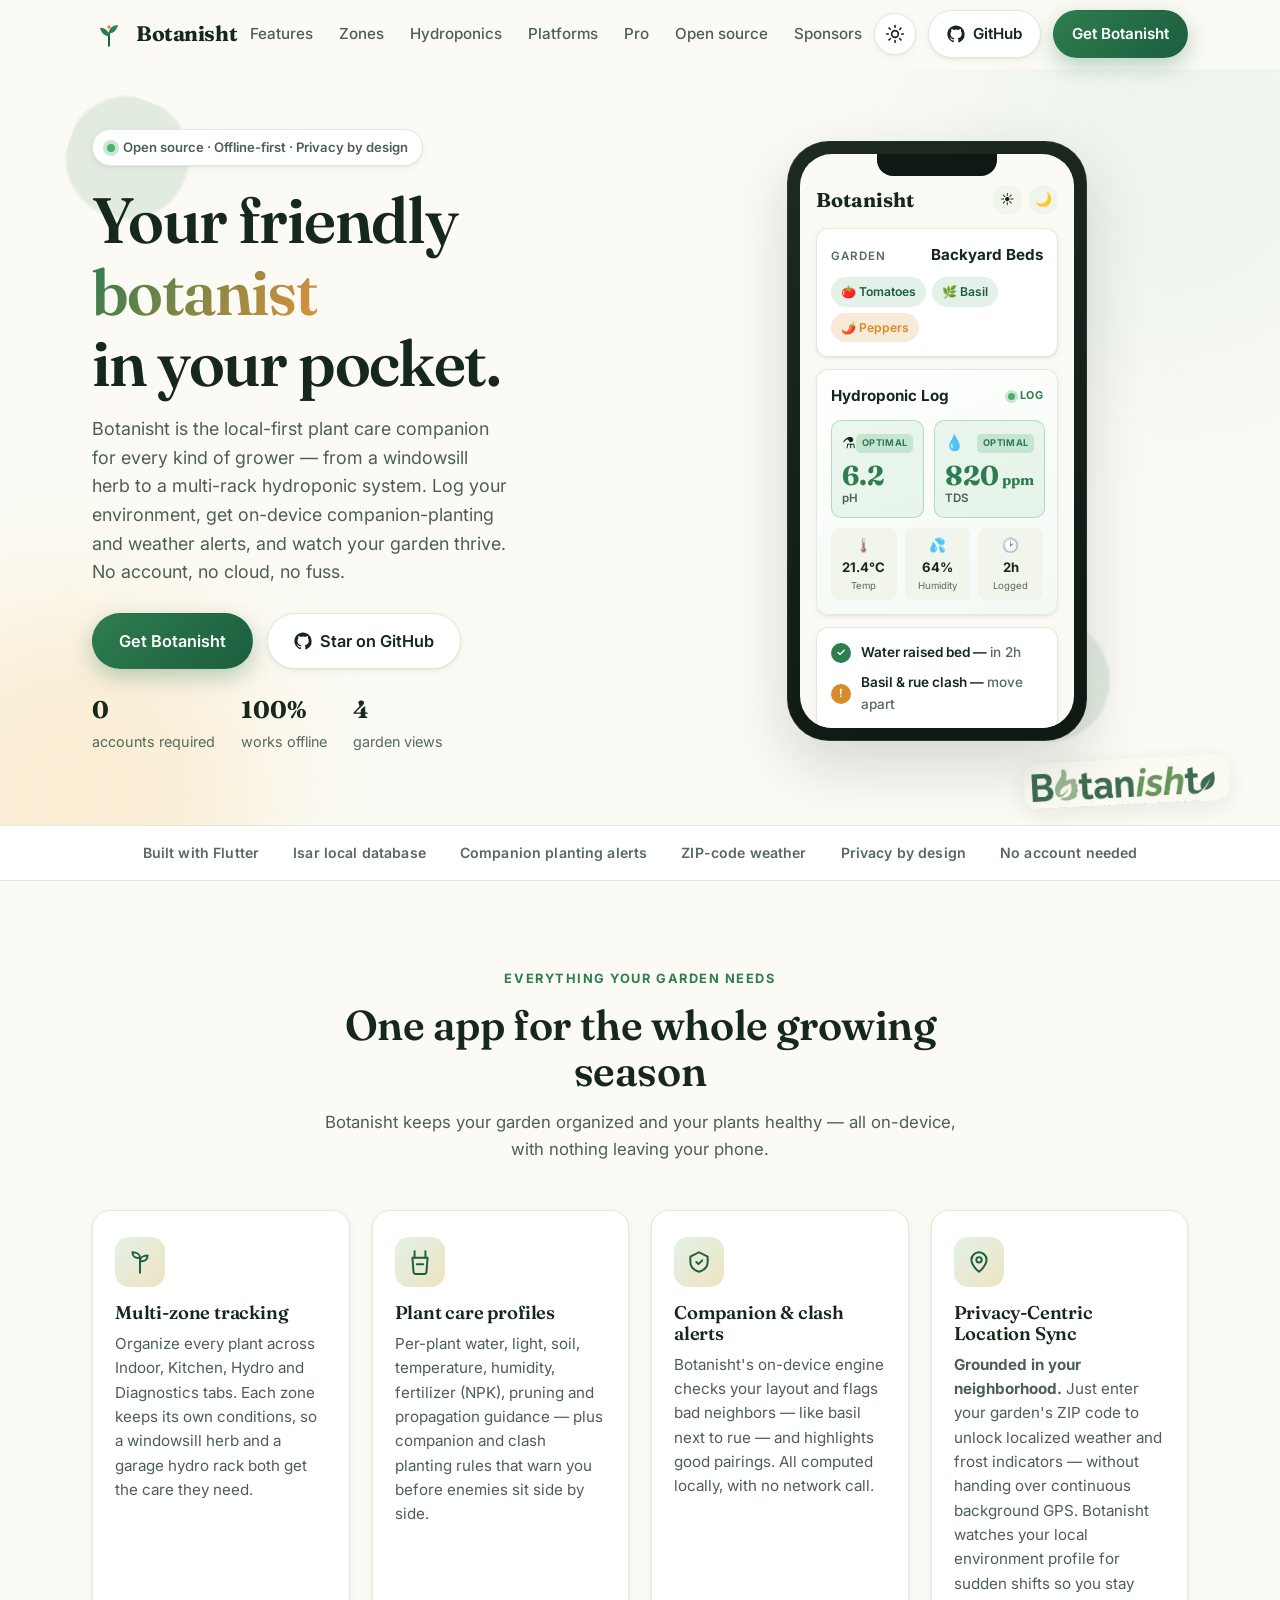
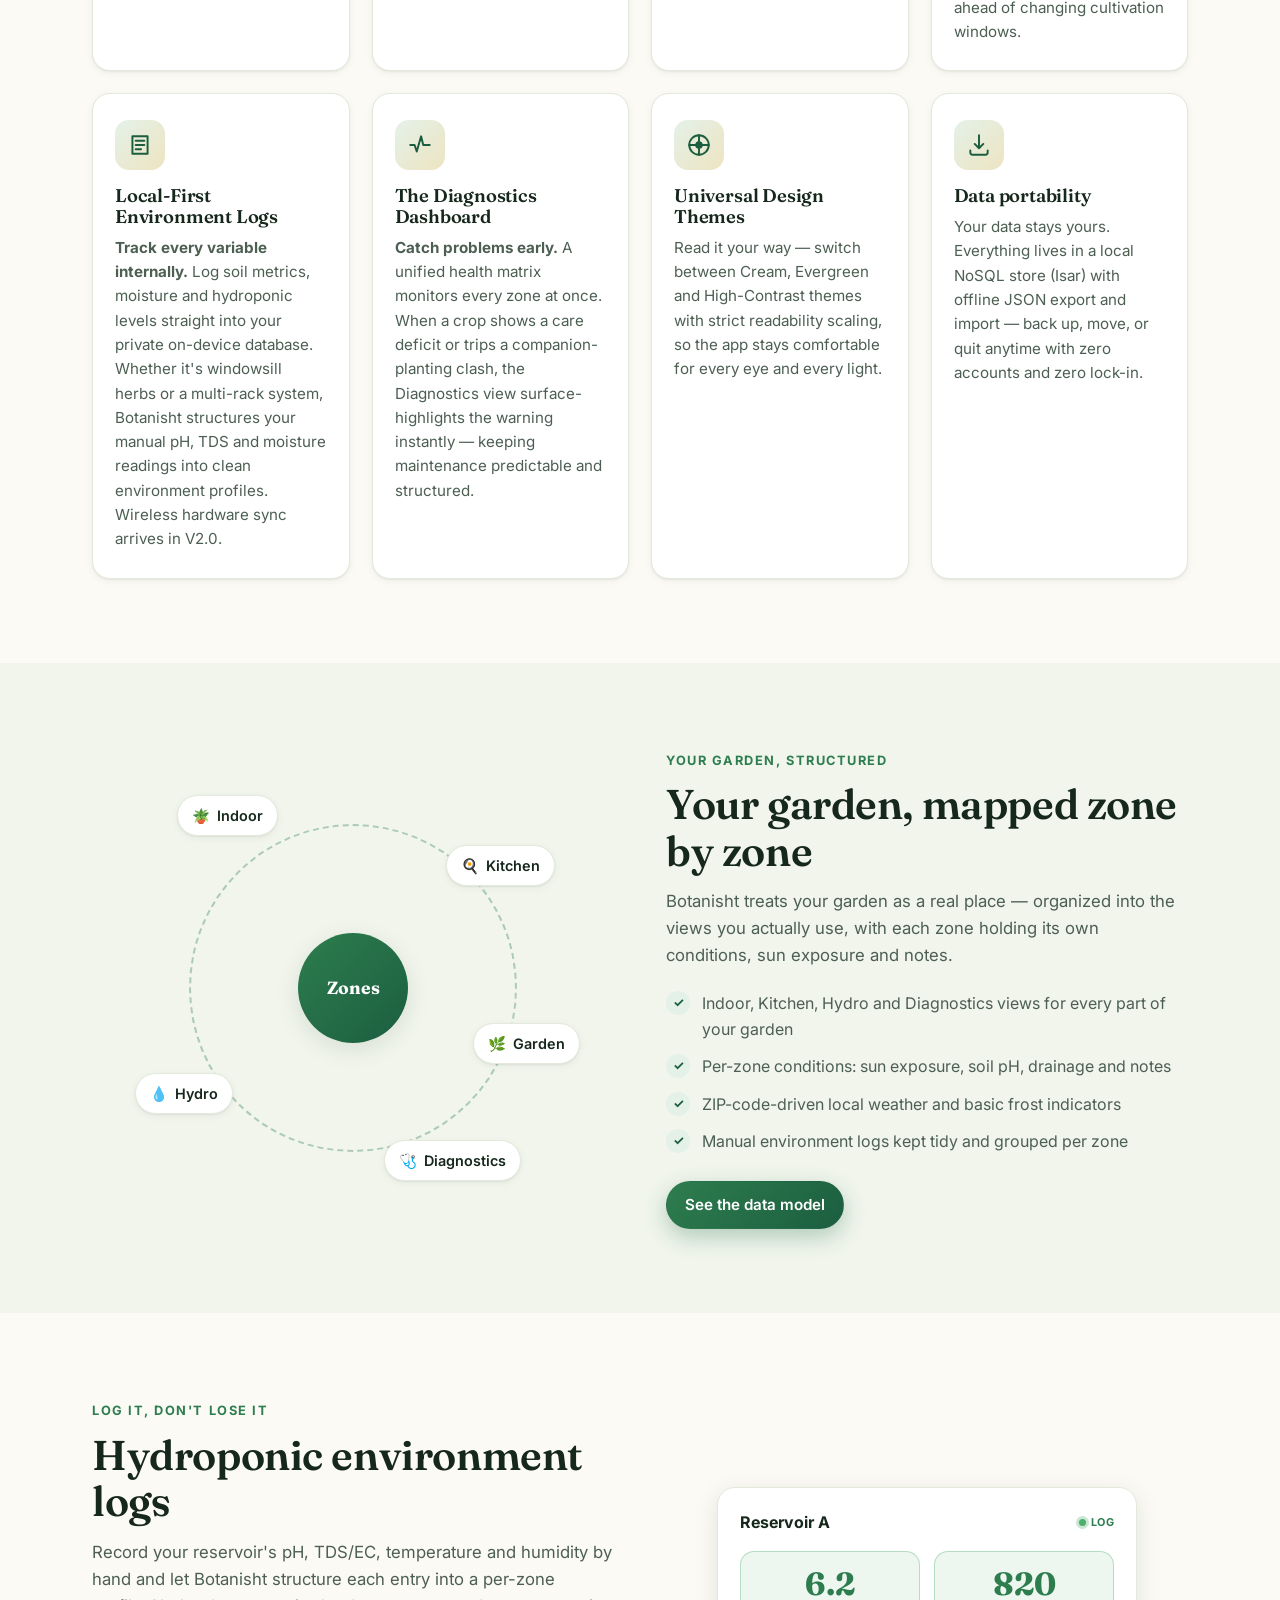
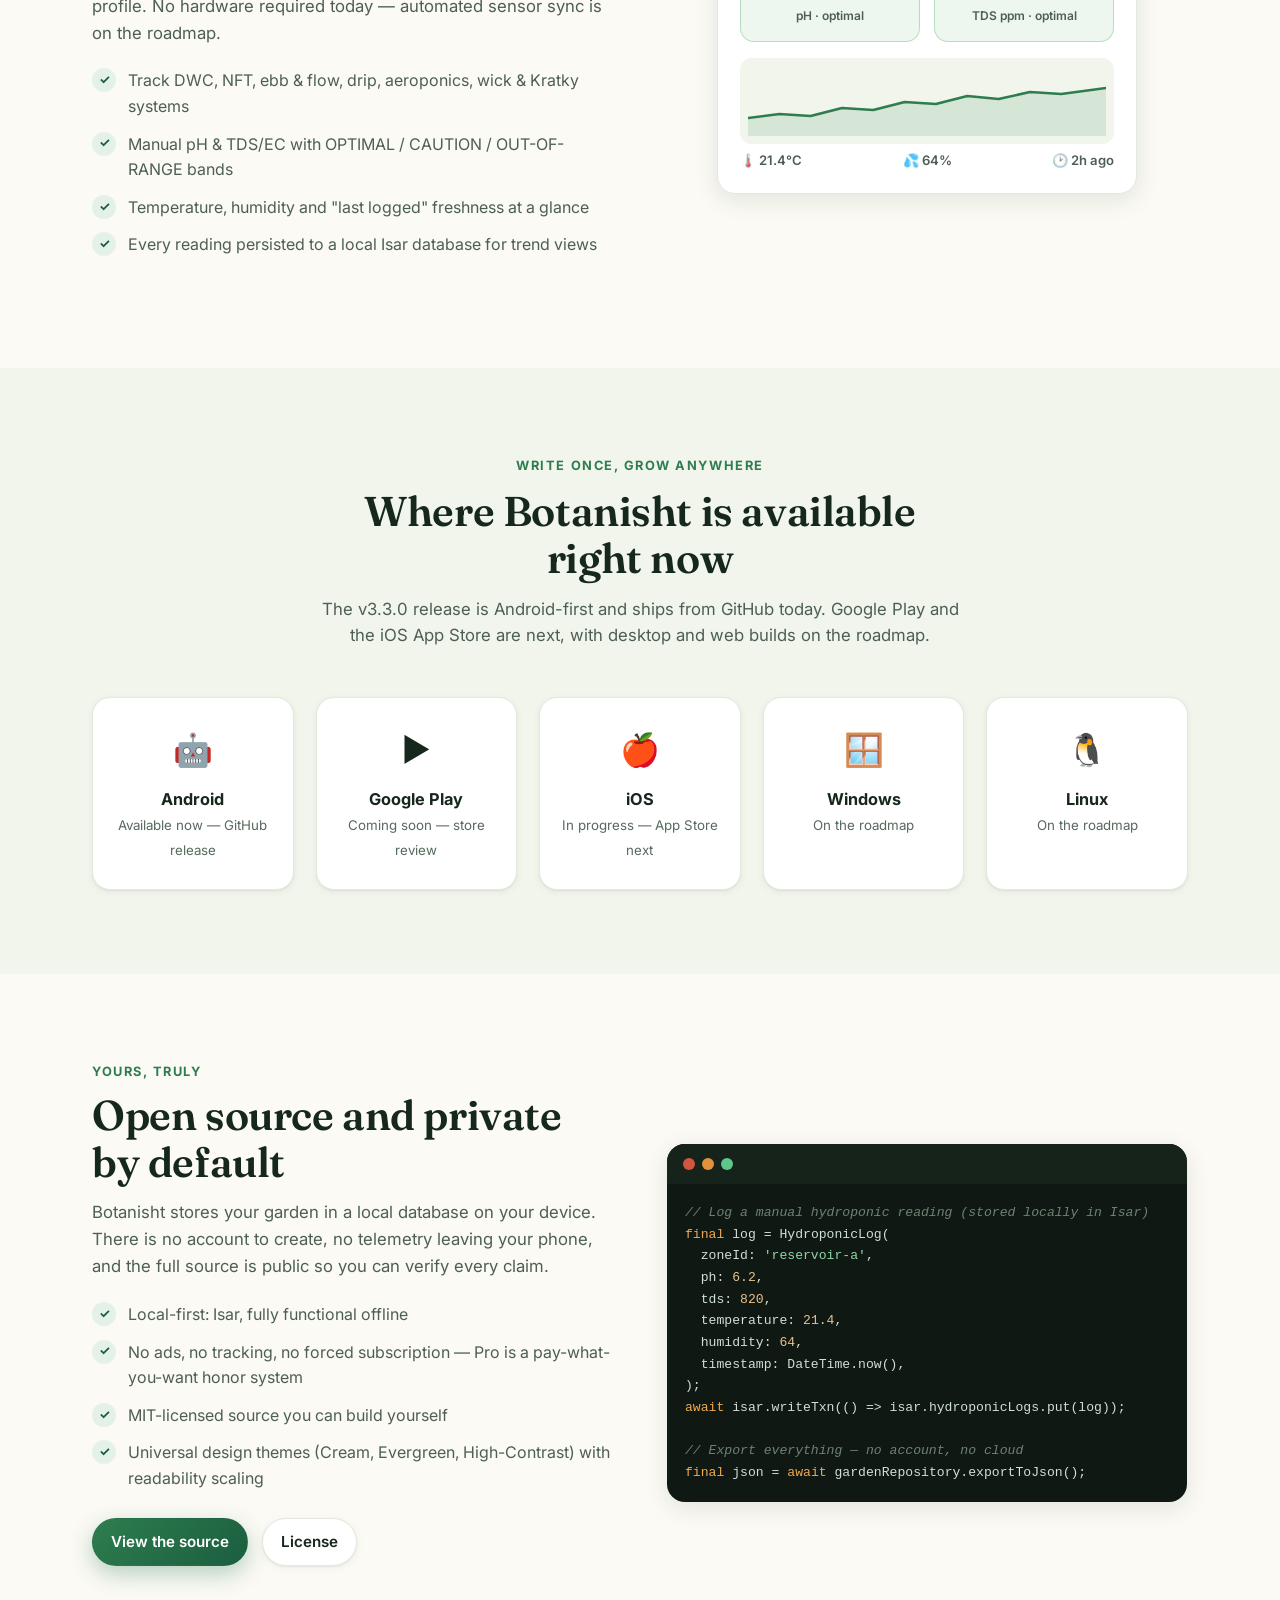
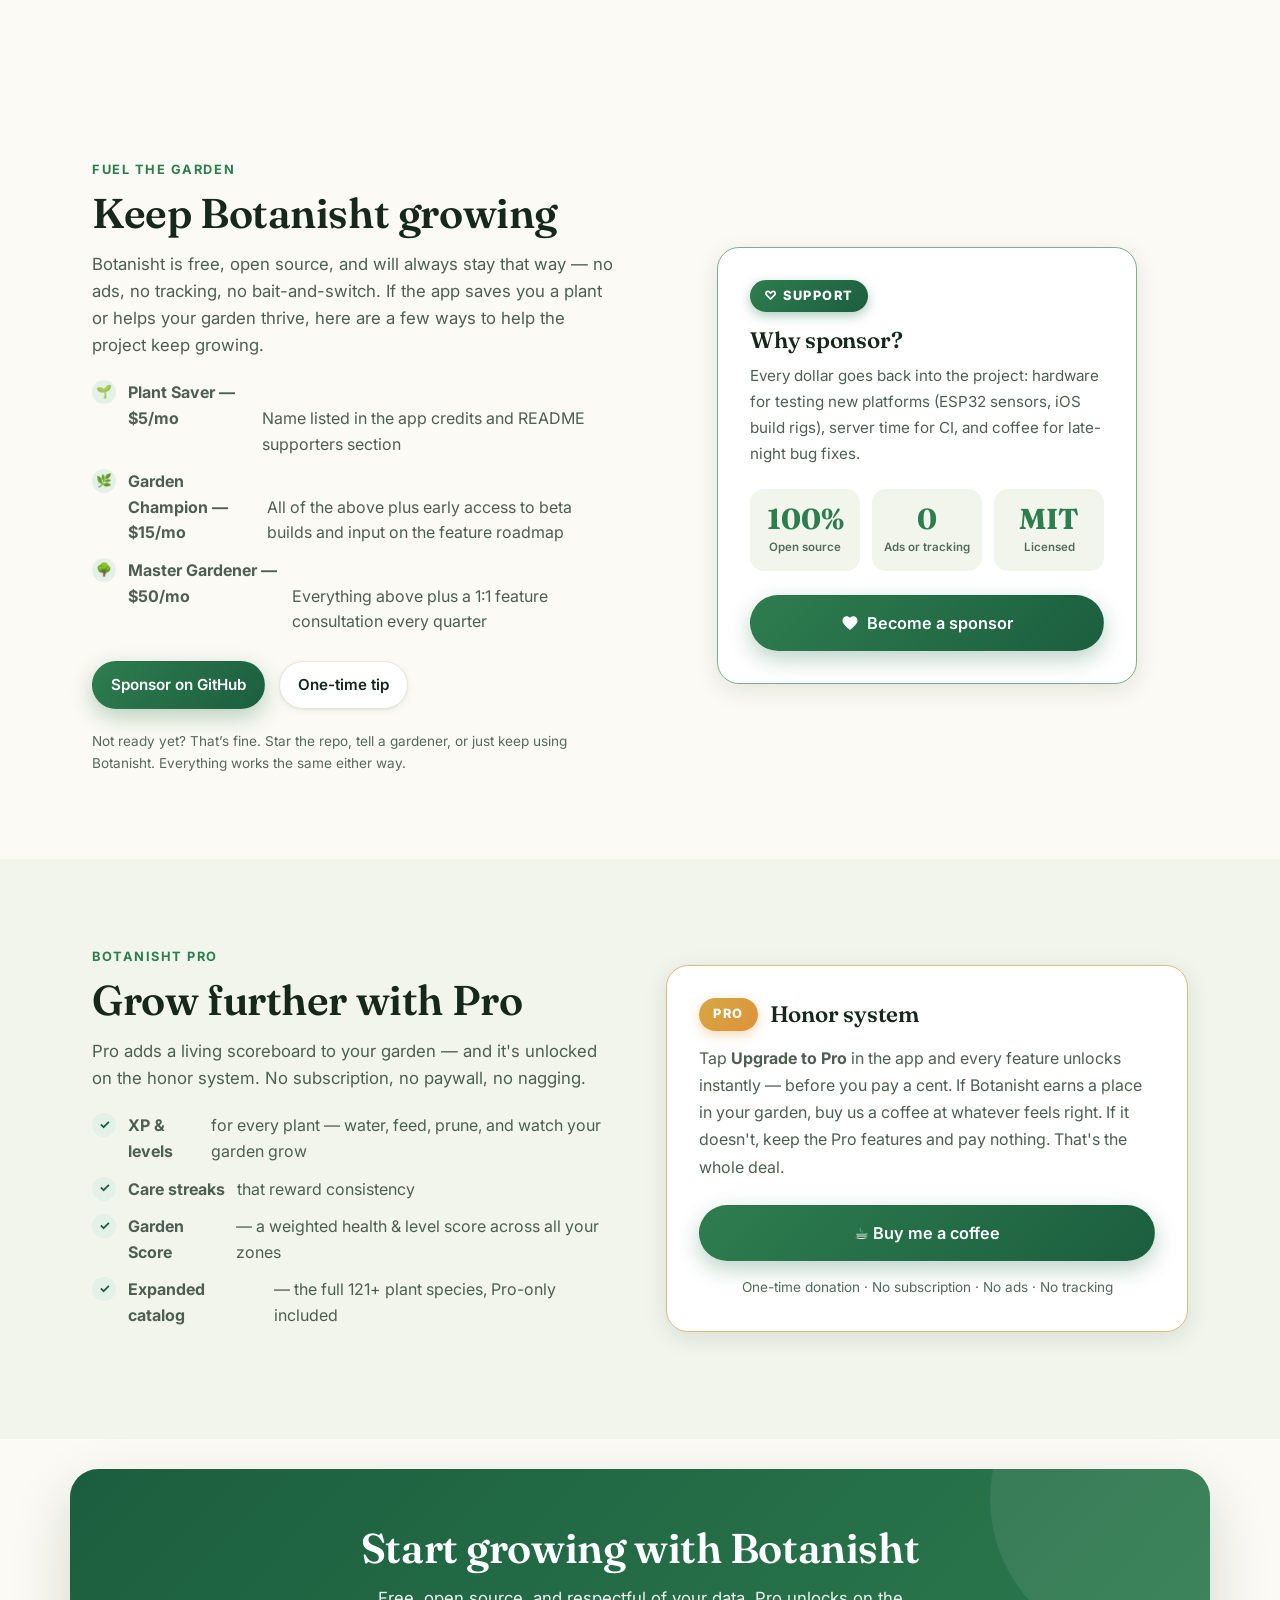
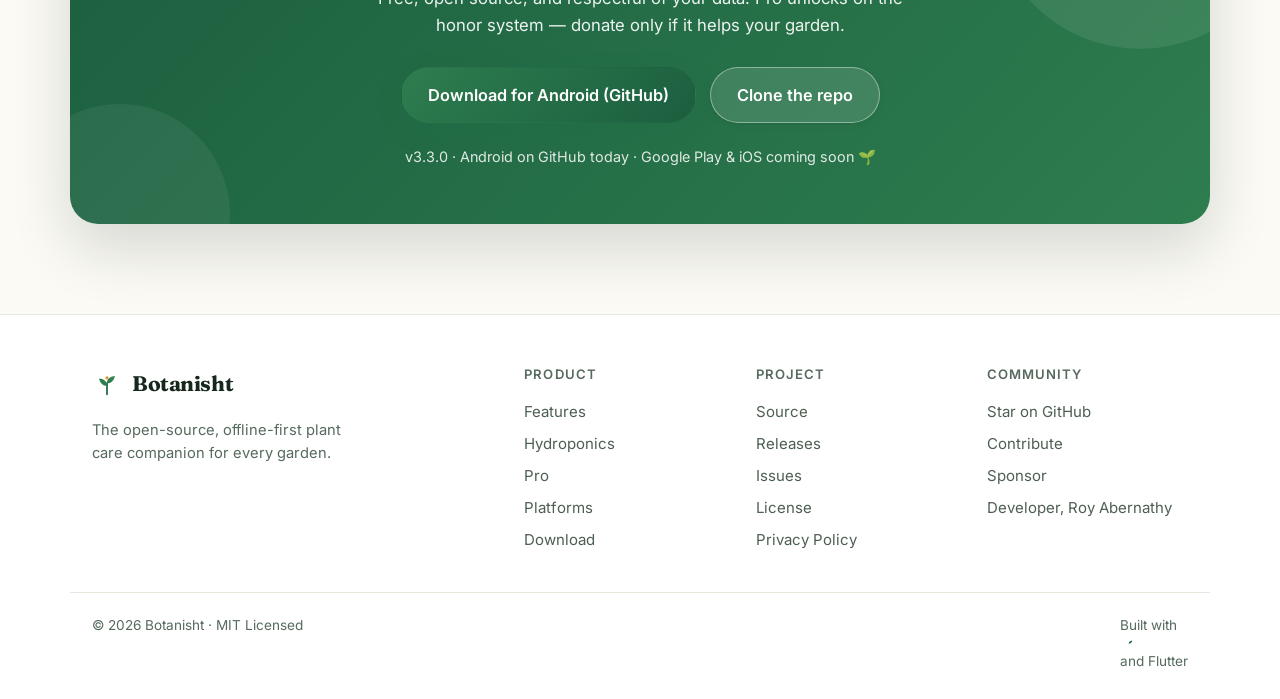
==== commit e78795d5: "feat(brand-mark): stamp wordmark leaf-t flourish in site footer Extracted the trailing leaf flourish" ====
--- a/index.html
+++ b/index.html
@@ -514,7 +514,7 @@
     </div>
     <div class="container footer__bottom">
       <span>© <span id="year"></span> Botanisht · MIT Licensed</span>
-      <span>Built with 🌿 and Flutter</span>
+      <span>Built with <img src="assets/img/leaf-mark.svg" alt="" class="leaf-stamp" width="14" height="14" aria-hidden="true" /> and Flutter</span>
     </div>
   </footer>
 
--- a/assets/css/style.css
+++ b/assets/css/style.css
@@ -333,6 +333,7 @@
 .footer__col a { display: block; color: var(--ink-soft); font-size: .94rem; padding: 4px 0; }
 .footer__col a:hover { color: var(--leaf); }
 .footer__bottom { display: flex; justify-content: space-between; flex-wrap: wrap; gap: 10px; margin-top: 36px; padding-top: 22px; border-top: 1px solid var(--line); color: var(--ink-faint); font-size: .85rem; }
+.footer__bottom .leaf-stamp { vertical-align: -2px; margin: 0 2px; }
 
 /* ---------- Reveal animation ---------- */
 .reveal { opacity: 0; transform: translateY(22px); transition: opacity .6s ease, transform .6s ease; }
